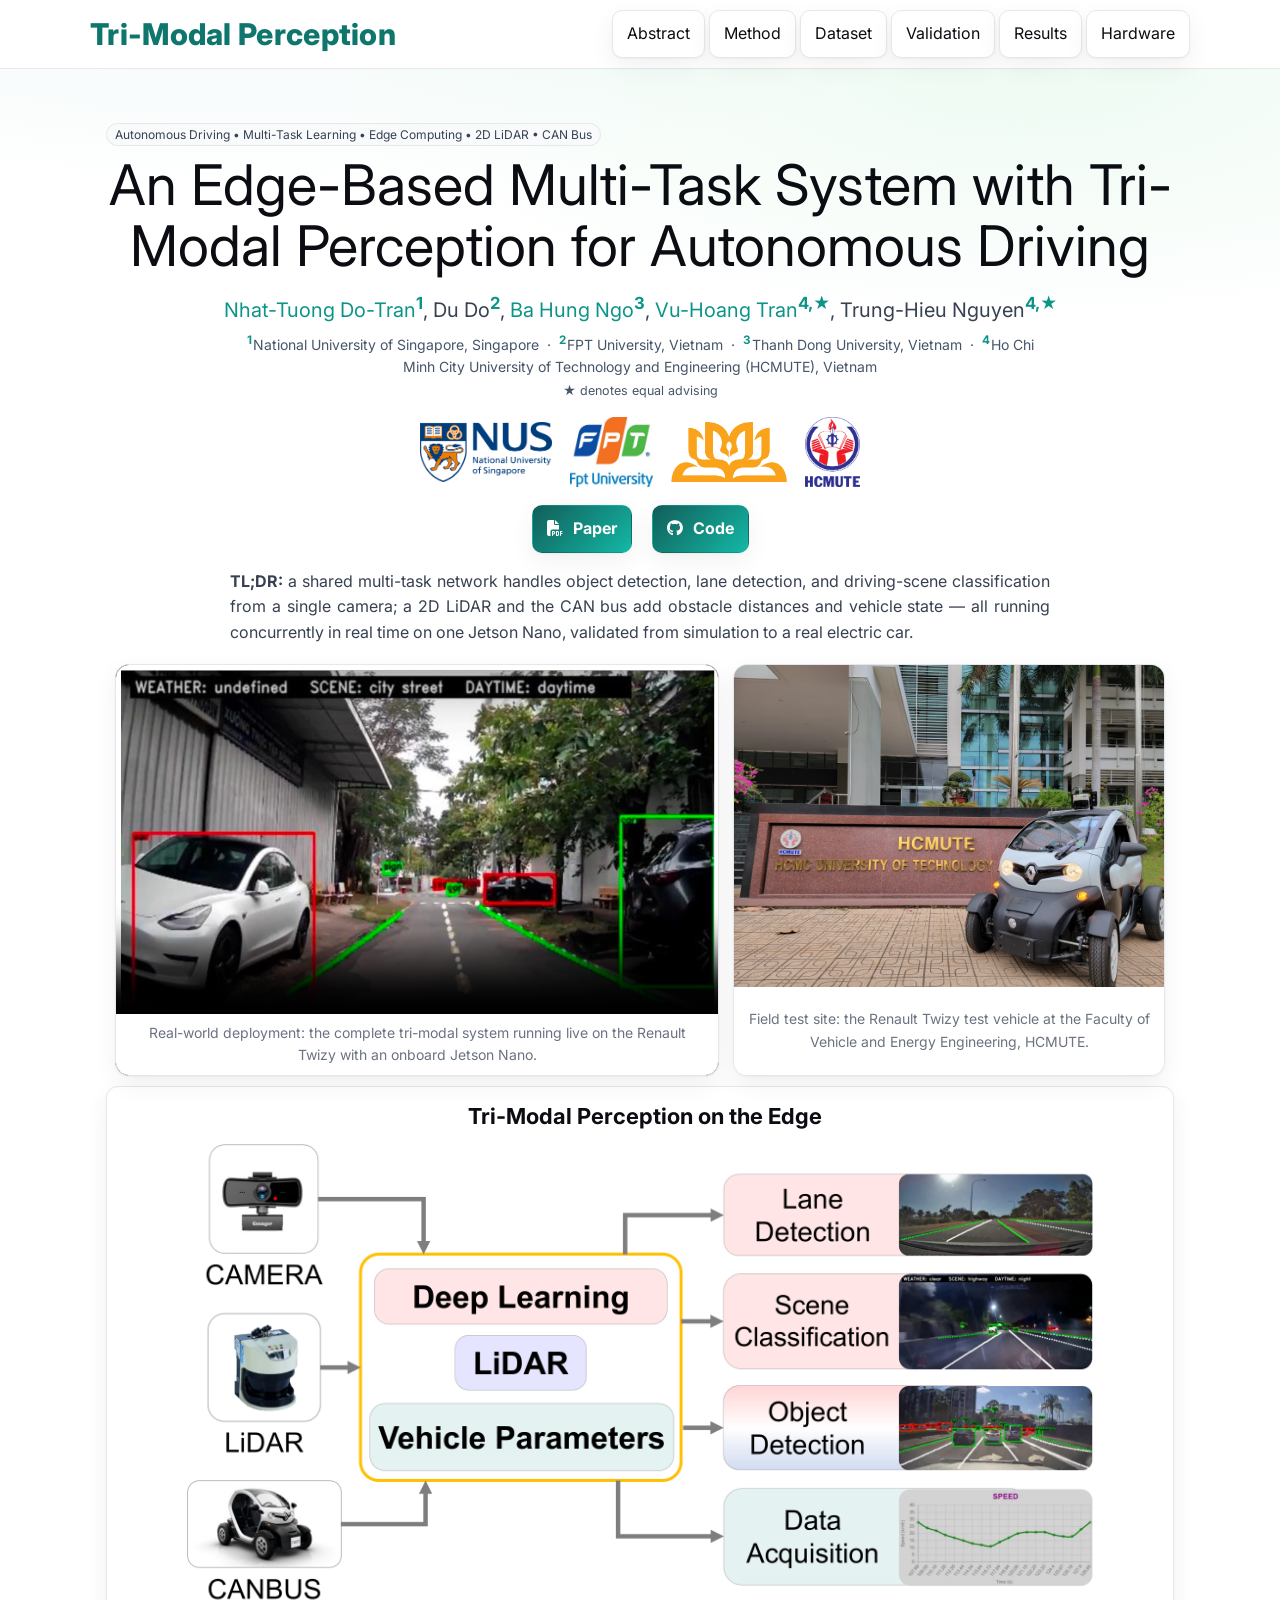
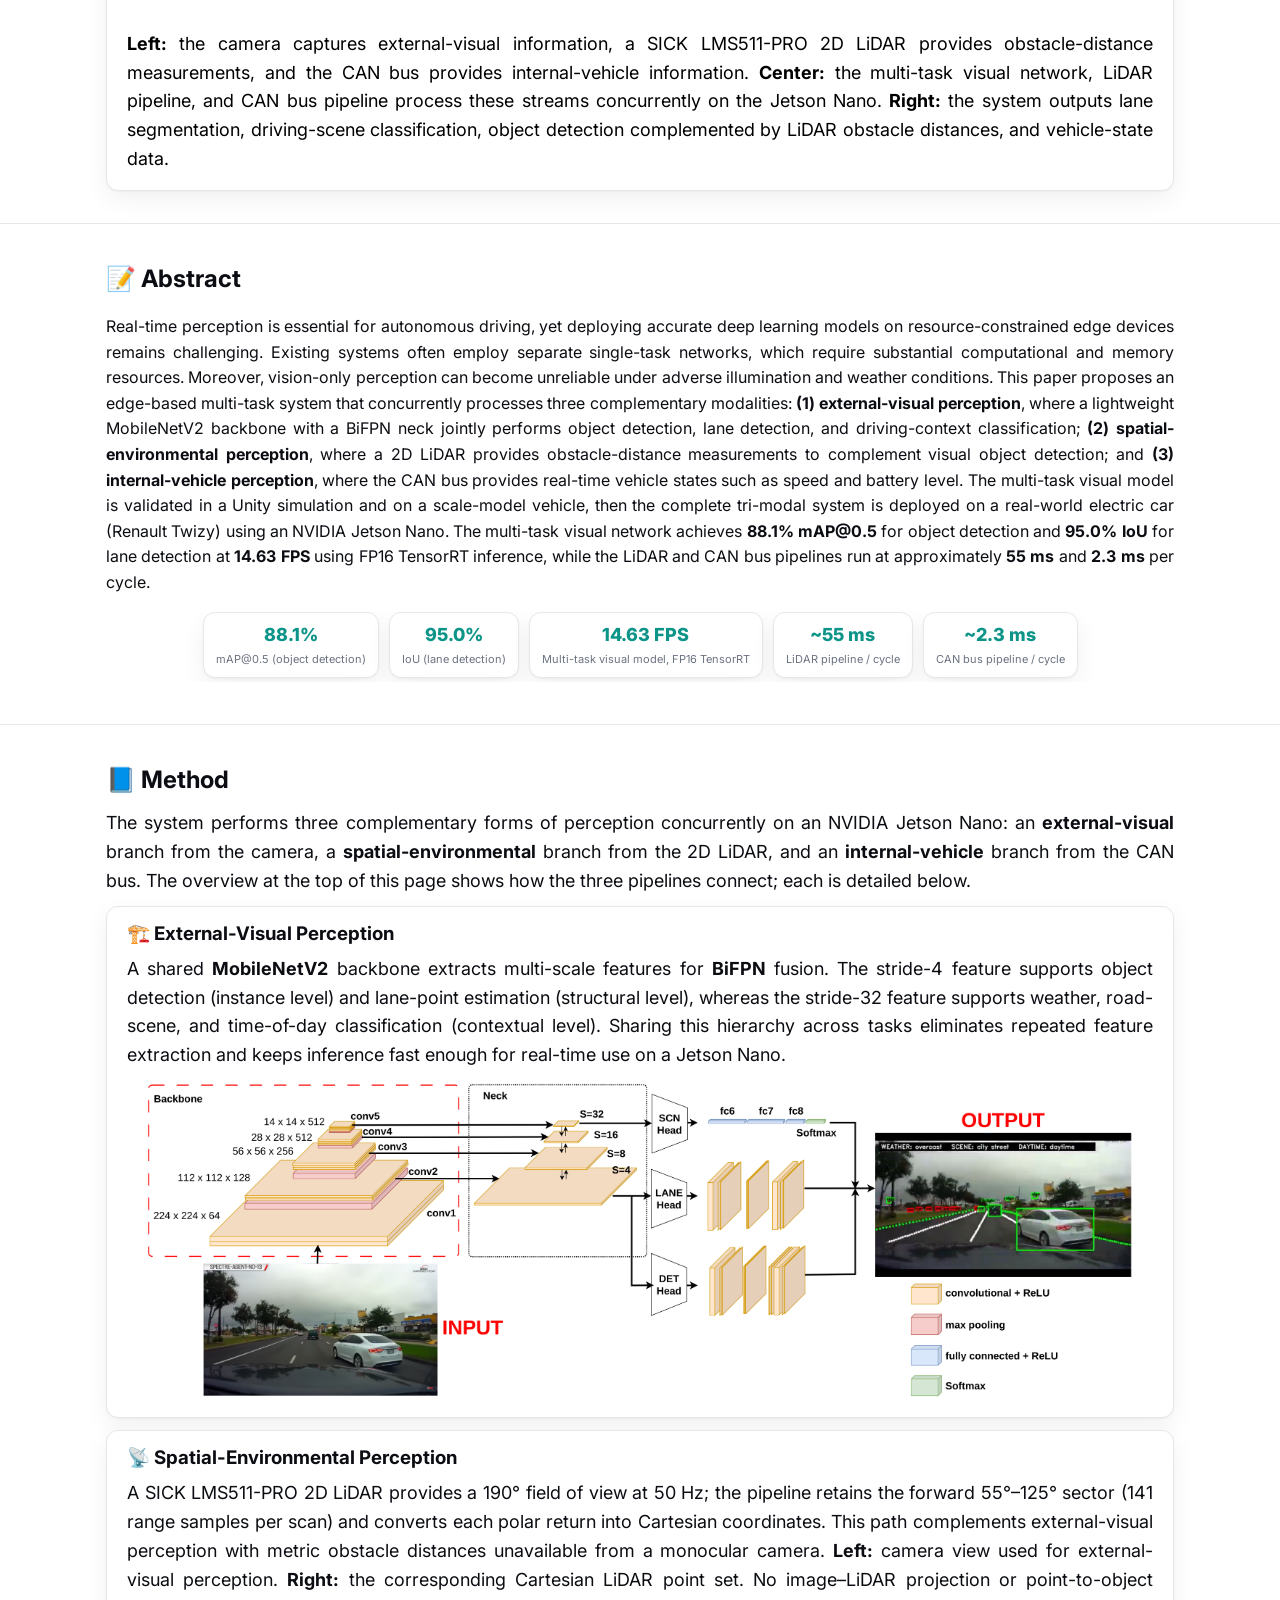
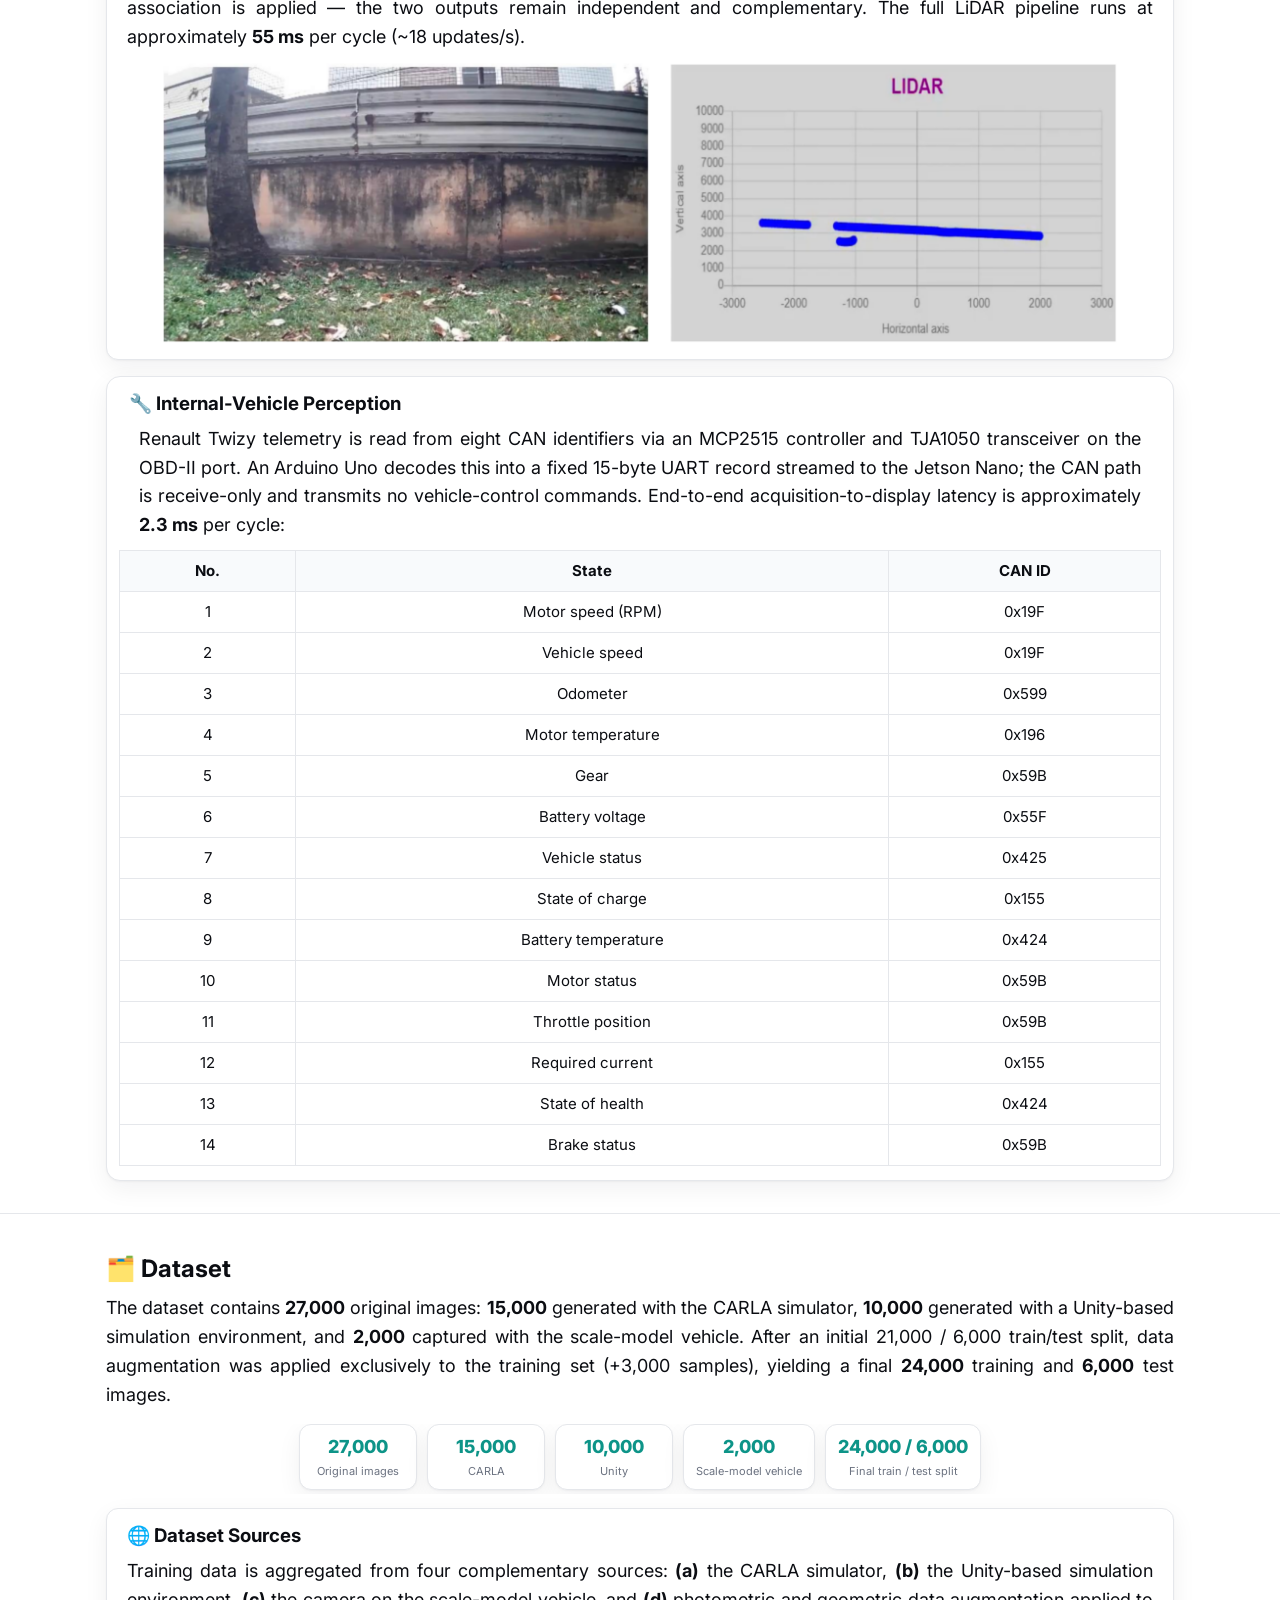
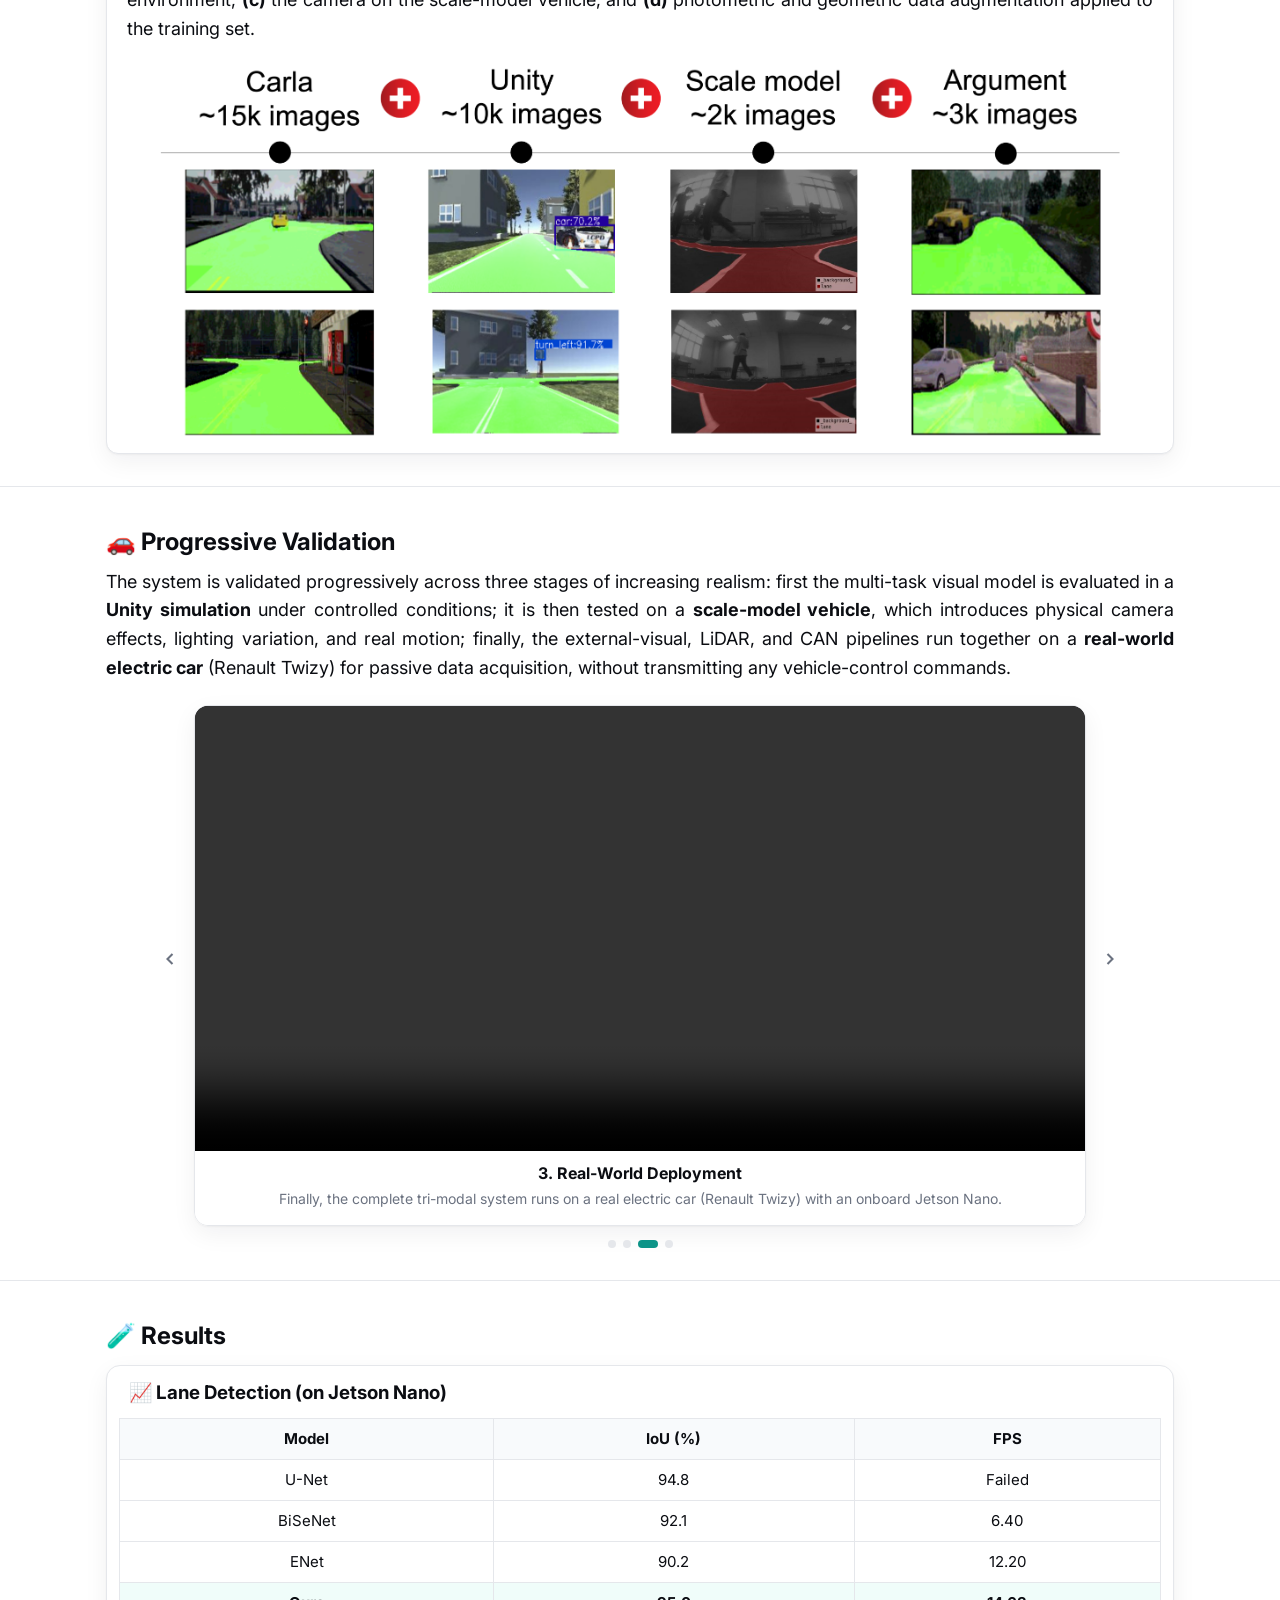
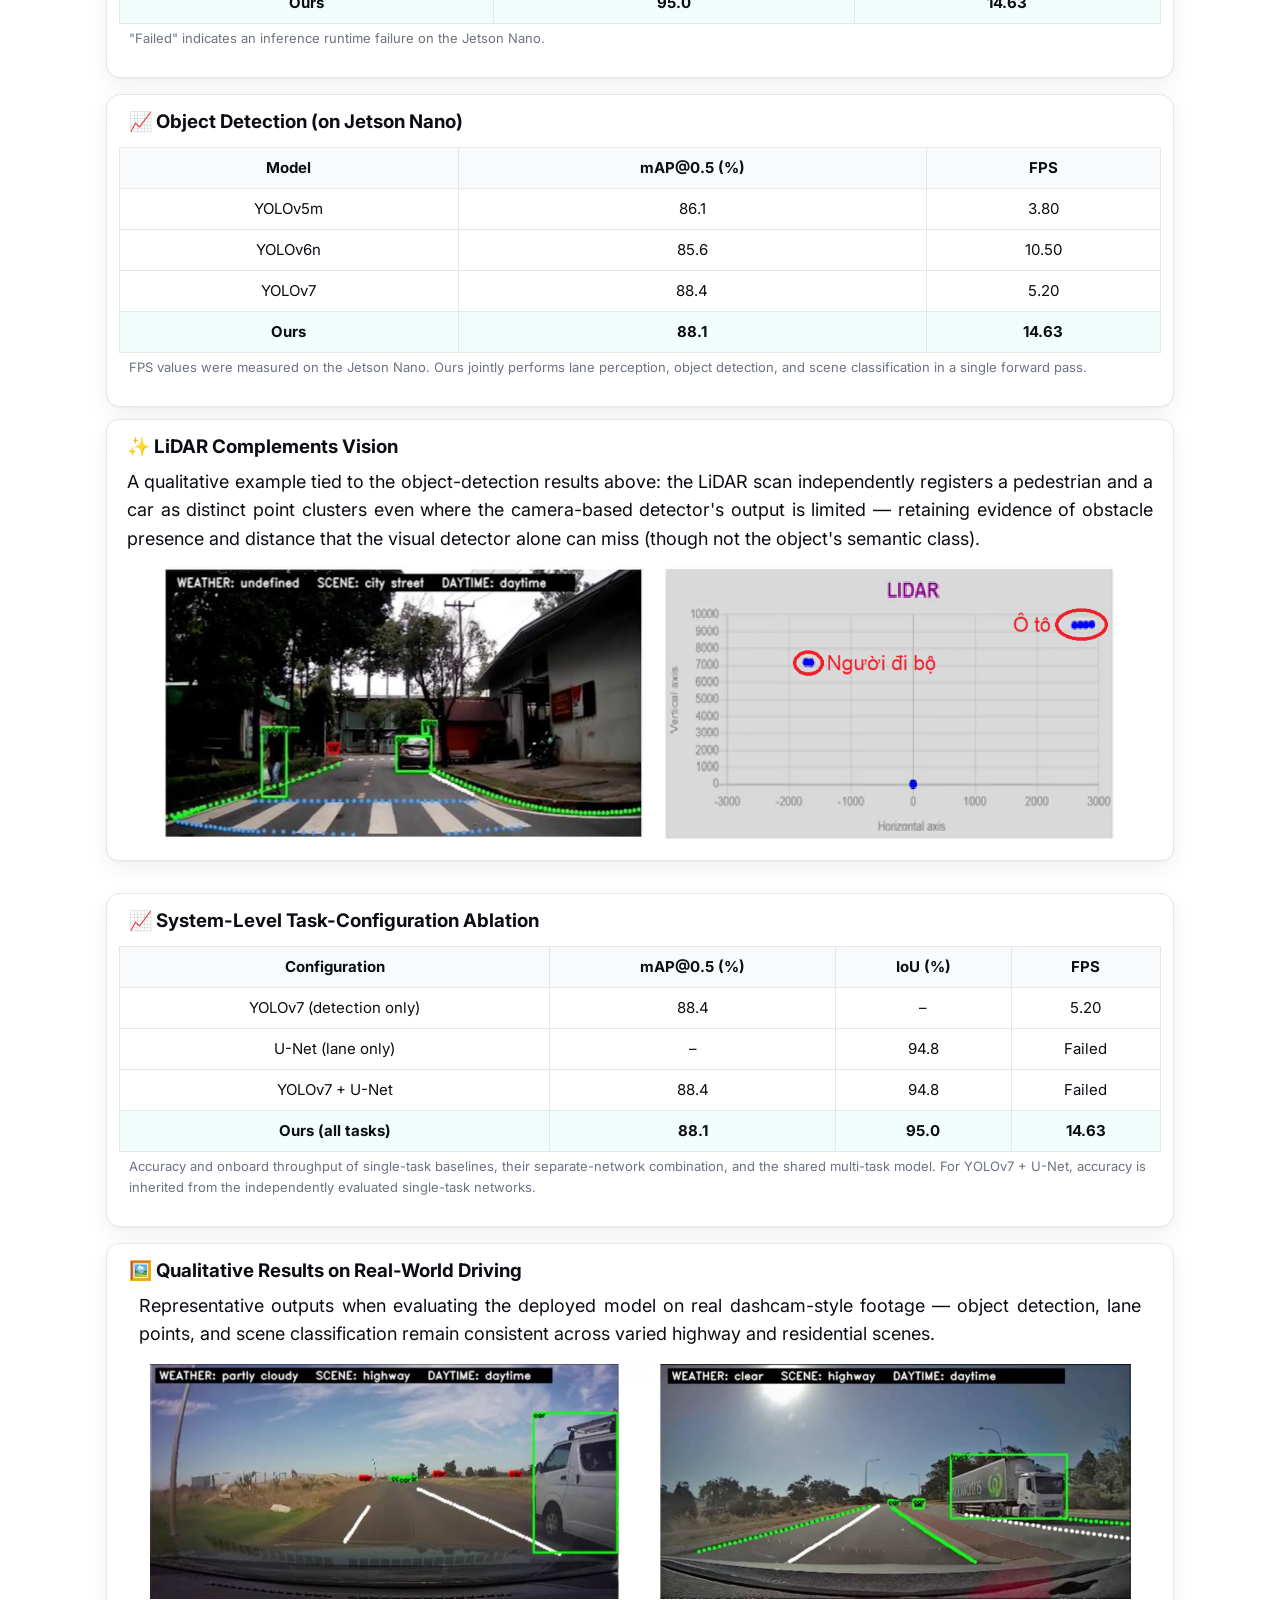
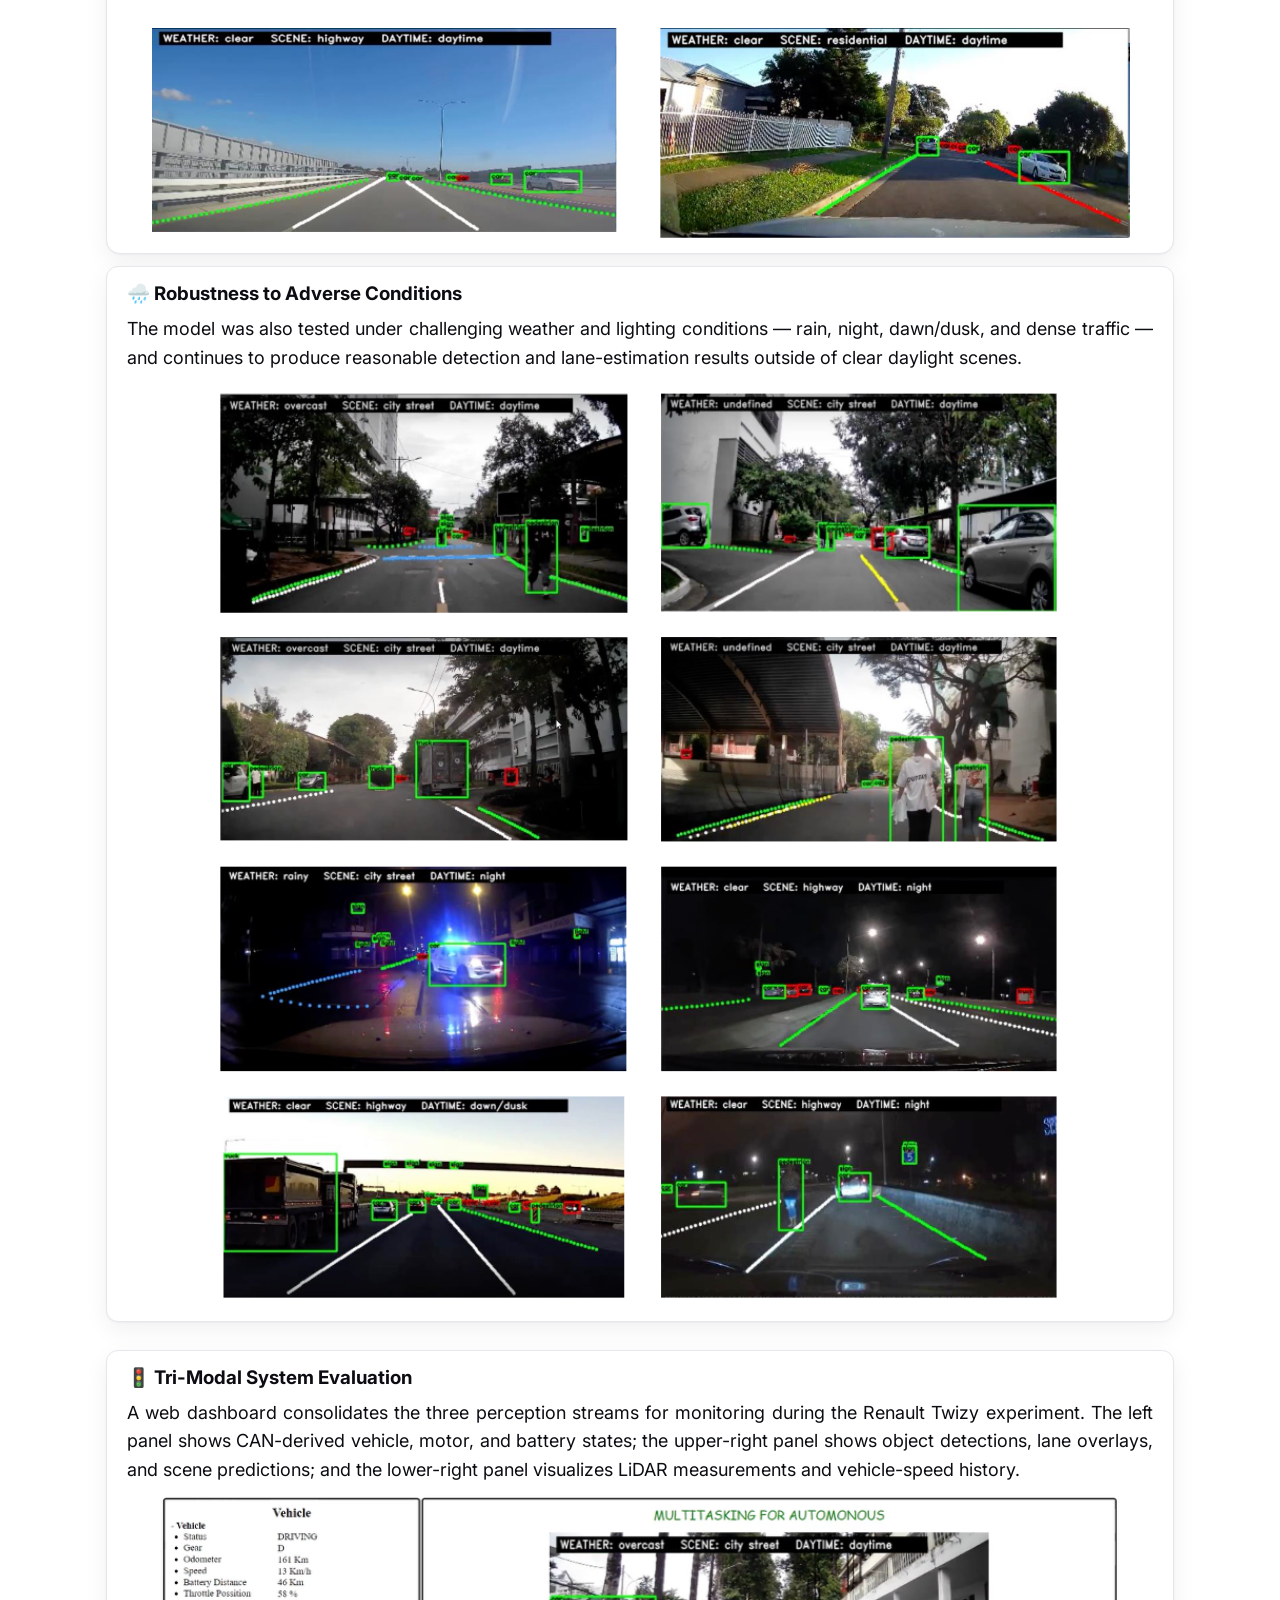
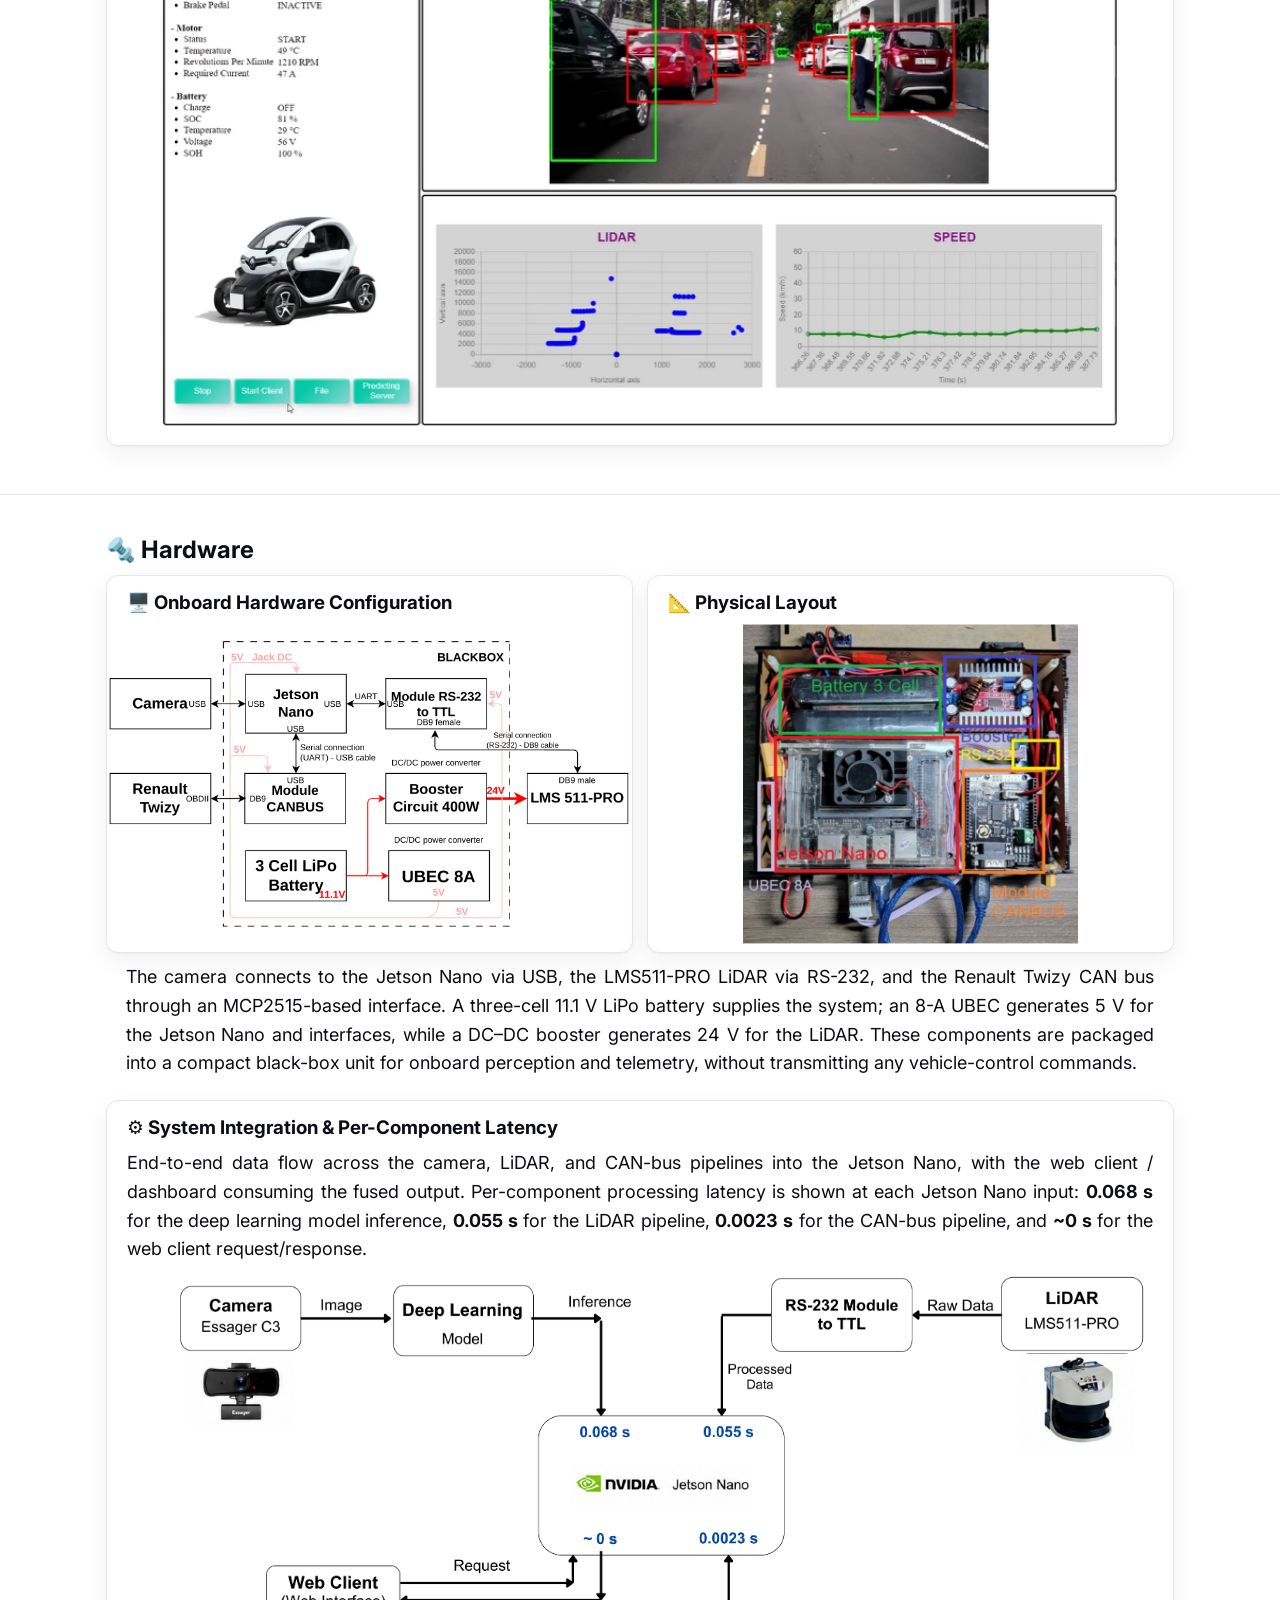
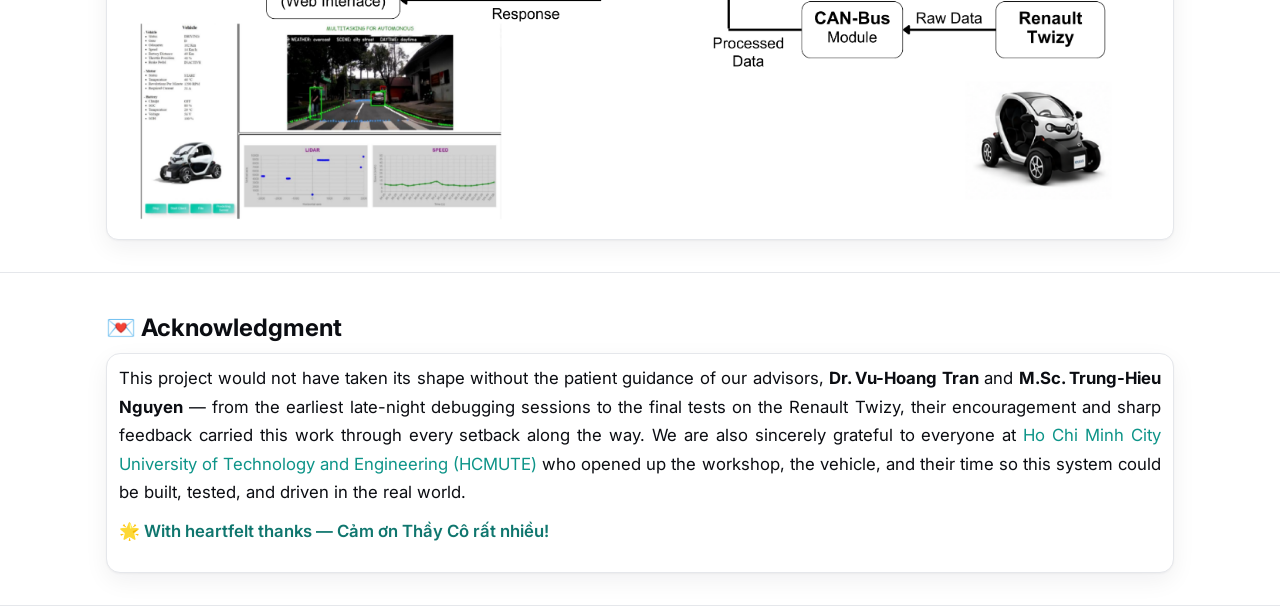
==== Multitasking/index.html @ 75b7f9c7 "Add Multitasking project page Academic project page for "An Edge-Based Multi-Task System with Tri-Mo" ====
<!doctype html>
<html lang="en">
<head>
  <meta charset="utf-8">
  <meta name="viewport" content="width=device-width, initial-scale=1">
  <title>Edge-Based Multi-Task Tri-Modal Perception</title>
  <meta name="description" content="An Edge-Based Multi-Task System with Tri-Modal Perception for Autonomous Driving">
  <meta property="og:title" content="An Edge-Based Multi-Task System with Tri-Modal Perception for Autonomous Driving">
  <meta property="og:description" content="Multi-task camera perception + 2D LiDAR + CAN bus, deployed on a Jetson Nano and a real electric car.">
  <meta property="og:image" content="images/overview.png">
  <link rel="stylesheet" href="assets/css/styles.css">
  <link rel="preconnect" href="https://fonts.googleapis.com">
  <link rel="preconnect" href="https://fonts.gstatic.com" crossorigin>
  <link href="https://fonts.googleapis.com/css2?family=Inter:wght@400;600;700;800&display=swap" rel="stylesheet">
  <link rel="stylesheet" href="https://cdnjs.cloudflare.com/ajax/libs/font-awesome/6.5.0/css/all.min.css">
</head>
<body>
  <nav class="nav">
    <div class="container nav-inner">
      <div class="brand">Tri-Modal Perception</div>
      <div class="links">
        <a class="btn" href="#abstract">Abstract</a>
        <a class="btn" href="#method">Method</a>
        <a class="btn" href="#dataset">Dataset</a>
        <a class="btn" href="#validation">Validation</a>
        <a class="btn" href="#results">Results</a>
        <a class="btn" href="#hardware">Hardware</a>
        <!-- <a class="btn" href="#citation">Citation</a> -->
      </div>
    </div>
  </nav>

  <header class="hero">
    <div class="container">
      <div class="badge-row"><span class="badge">Autonomous Driving • Multi-Task Learning • Edge Computing • 2D LiDAR • CAN Bus</span></div>

      <h1 class="title-main">An Edge-Based Multi-Task System with Tri-Modal Perception for Autonomous Driving</h1>

      <!-- Authors -->
      <div class="authors" style="font-size: 1.25em;">
        <a href="https://scholar.google.com/citations?user=UUT7AlUAAAAJ" target="_blank" rel="noopener">Nhat-Tuong Do-Tran</a><sup>1</sup>,
        Du Do<sup>2</sup>,
        <a href="https://sites.google.com/view/bahungngo1991" target="_blank" rel="noopener">Ba Hung Ngo</a><sup>3</sup>,
        <a href="https://scholar.google.com/citations?user=qJ7mWjoAAAAJ" target="_blank" rel="noopener">Vu-Hoang Tran</a><sup>4,&#9733;</sup>,
        Trung-Hieu Nguyen<sup>4,&#9733;</sup>
      </div>

      <div class="affil-list">
        <sup>1</sup>National University of Singapore, Singapore &nbsp;&middot;&nbsp;
        <sup>2</sup>FPT University, Vietnam &nbsp;&middot;&nbsp;
        <sup>3</sup>Thanh Dong University, Vietnam &nbsp;&middot;&nbsp;
        <sup>4</sup>Ho Chi Minh City University of Technology and Engineering (HCMUTE), Vietnam
        <br><span style="font-size:12.5px;">&#9733; denotes equal advising</span>
      </div>

      <div class="logo-row">
        <img src="images/logos/nus.png" alt="National University of Singapore logo" style="height:60px; width:auto;">
        <img src="images/logos/fpt.jpg" alt="FPT University logo" style="height:70px; width:auto;">
        <img src="images/logos/thanhdong.png" alt="Thanh Dong University logo" style="height:60px; width:auto;">
        <img src="images/logos/hcmute.png" alt="HCMUTE (Ho Chi Minh City University of Technology and Engineering) logo" style="height:70px; width:auto;">
      </div>

      <div class="cta-row">
        <a class="btn primary" href="#" title="Link coming soon">
          <i class="fa-solid fa-file-pdf" style="margin-right:6px;"></i> Paper
        </a>
        <a class="btn primary" href="https://github.com/dotrannhattuong/Multitasking-For-Autonomous" target="_blank" rel="noopener">
          <i class="fa-brands fa-github" style="margin-right:6px;"></i> Code
        </a>
      </div>

      <p style="max-width:820px; margin:14px auto 0; text-align:justify; text-justify:inter-word; font-size:16px; color:#374151;">
        <strong>TL;DR:</strong> a shared multi-task network handles object detection, lane detection, and
        driving-scene classification from a single camera; a 2D LiDAR and the CAN bus add obstacle distances and
        vehicle state — all running concurrently in real time on one Jetson Nano, validated from simulation to a
        real electric car.
      </p>

      <!-- Hero teaser video -->
      <div class="hero-video-row">
        <div class="hero-video">
          <video autoplay loop muted playsinline controls poster="images/real_result.png">
            <source src="videos/real.mp4" type="video/mp4">
            Your browser does not support the video tag.
          </video>
          <div class="cap-text">Real-world deployment: the complete tri-modal system running live on the Renault Twizy with an onboard Jetson Nano.</div>
        </div>
        <div class="hero-side-img">
          <img src="images/twizy_campus.png" alt="Renault Twizy test vehicle parked at the HCMUTE Faculty of Vehicle and Energy Engineering">
          <div class="cap-text">Field test site: the Renault Twizy test vehicle at the Faculty of Vehicle and Energy Engineering, HCMUTE.</div>
        </div>
      </div>

      <div class="hero-fig fig">
        <h3 style="text-align: center; font-size: 22px; font-weight: bold; margin-bottom: 10px;">
          Tri-Modal Perception on the Edge
        </h3>
        <img src="images/overview.png"
          alt="Overview of the tri-modal perception system: camera, 2D LiDAR, and CAN bus feeding four perception outputs"
          style="margin-top:10px; max-width:85%; height:auto; display:block; margin-left:auto; margin-right:auto;">
        <p class="caption" style="text-align:justify; text-justify:inter-word; margin:8px 20px 0;">
          <strong>Left:</strong> the camera captures external-visual information, a SICK LMS511-PRO 2D LiDAR provides
          obstacle-distance measurements, and the CAN bus provides internal-vehicle information. <strong>Center:</strong>
          the multi-task visual network, LiDAR pipeline, and CAN bus pipeline process these streams concurrently on the
          Jetson Nano. <strong>Right:</strong> the system outputs lane segmentation, driving-scene classification, object
          detection complemented by LiDAR obstacle distances, and vehicle-state data.
        </p>
      </div>
    </div>
  </header>

  <main>
    <!-- ABSTRACT -->
    <section id="abstract" class="section">
      <div class="container">
        <h2>📝 Abstract</h2>
        <p>Real-time perception is essential for autonomous driving, yet deploying accurate deep learning models on resource-constrained edge devices remains challenging. Existing systems often employ separate single-task networks, which require substantial computational and memory resources. Moreover, vision-only perception can become unreliable under adverse illumination and weather conditions. This paper proposes an edge-based multi-task system that concurrently processes three complementary modalities: <strong>(1) external-visual perception</strong>, where a lightweight MobileNetV2 backbone with a BiFPN neck jointly performs object detection, lane detection, and driving-context classification; <strong>(2) spatial-environmental perception</strong>, where a 2D LiDAR provides obstacle-distance measurements to complement visual object detection; and <strong>(3) internal-vehicle perception</strong>, where the CAN bus provides real-time vehicle states such as speed and battery level. The multi-task visual model is validated in a Unity simulation and on a scale-model vehicle, then the complete tri-modal system is deployed on a real-world electric car (Renault Twizy) using an NVIDIA Jetson Nano. The multi-task visual network achieves <strong>88.1% mAP@0.5</strong> for object detection and <strong>95.0% IoU</strong> for lane detection at <strong>14.63 FPS</strong> using FP16 TensorRT inference, while the LiDAR and CAN bus pipelines run at approximately <strong>55 ms</strong> and <strong>2.3 ms</strong> per cycle.</p>

        <div class="stat-row">
          <div class="stat-pill"><div class="num">88.1%</div><div class="lbl">mAP@0.5 (object detection)</div></div>
          <div class="stat-pill"><div class="num">95.0%</div><div class="lbl">IoU (lane detection)</div></div>
          <div class="stat-pill"><div class="num">14.63 FPS</div><div class="lbl">Multi-task visual model, FP16 TensorRT</div></div>
          <div class="stat-pill"><div class="num">~55 ms</div><div class="lbl">LiDAR pipeline / cycle</div></div>
          <div class="stat-pill"><div class="num">~2.3 ms</div><div class="lbl">CAN bus pipeline / cycle</div></div>
        </div>
      </div>
    </section>

    <!-- METHOD -->
    <section id="method" class="section">
      <div class="container">
        <h2>📘 Method</h2>
        <p class="figure-note" style="margin-left:0; margin-right:0;">
          The system performs three complementary forms of perception concurrently on an NVIDIA Jetson Nano: an
          <strong>external-visual</strong> branch from the camera, a <strong>spatial-environmental</strong> branch
          from the 2D LiDAR, and an <strong>internal-vehicle</strong> branch from the CAN bus. The overview at the
          top of this page shows how the three pipelines connect; each is detailed below.
        </p>

        <div class="row">
          <div class="col-12">
            <div class="fig">
              <h3 style="margin-left:20px;">🏗️ External-Visual Perception</h3>
              <p class="figure-note">
                A shared <strong>MobileNetV2</strong> backbone extracts multi-scale features for <strong>BiFPN</strong>
                fusion. The stride-4 feature supports object detection (instance level) and lane-point estimation
                (structural level), whereas the stride-32 feature supports weather, road-scene, and time-of-day
                classification (contextual level). Sharing this hierarchy across tasks eliminates repeated feature
                extraction and keeps inference fast enough for real-time use on a Jetson Nano.
              </p>
              <img src="images/architecture.png" alt="Multi-task network architecture: MobileNetV2 backbone, BiFPN neck, and three task heads"
                style="display:block; margin:0 auto; max-width:95%; height:auto;">
            </div>
          </div>

          <div class="col-12">
            <div class="fig">
              <h3 style="margin-left:20px;">📡 Spatial-Environmental Perception</h3>
              <p class="figure-note">
                A SICK LMS511-PRO 2D LiDAR provides a 190° field of view at 50 Hz; the pipeline retains the forward
                55°–125° sector (141 range samples per scan) and converts each polar return into Cartesian
                coordinates. This path complements external-visual perception with metric obstacle distances
                unavailable from a monocular camera. <strong>Left:</strong> camera view used for external-visual
                perception. <strong>Right:</strong> the corresponding Cartesian LiDAR point set. No image–LiDAR
                projection or point-to-object association is applied — the two outputs remain independent and
                complementary. The full LiDAR pipeline runs at approximately <strong>55 ms</strong> per cycle
                (~18 updates/s).
              </p>
              <img src="images/lidar_camera.png" alt="Side-by-side camera view and Cartesian LiDAR point cloud"
                style="display:block; margin:0 auto; max-width:90%; height:auto;">
            </div>
          </div>

          <div class="col-12">
            <div class="card">
              <h3 style="margin-left:10px;">🔧 Internal-Vehicle Perception</h3>
              <p class="figure-note">
                Renault Twizy telemetry is read from eight CAN identifiers via an MCP2515 controller and TJA1050
                transceiver on the OBD-II port. An Arduino Uno decodes this into a fixed 15-byte UART record streamed
                to the Jetson Nano; the CAN path is receive-only and transmits no vehicle-control commands. End-to-end
                acquisition-to-display latency is approximately <strong>2.3 ms</strong> per cycle:
              </p>
              <table class="data-table">
                <thead>
                  <tr><th>No.</th><th>State</th><th>CAN ID</th></tr>
                </thead>
                <tbody>
                  <tr><td>1</td><td>Motor speed (RPM)</td><td>0x19F</td></tr>
                  <tr><td>2</td><td>Vehicle speed</td><td>0x19F</td></tr>
                  <tr><td>3</td><td>Odometer</td><td>0x599</td></tr>
                  <tr><td>4</td><td>Motor temperature</td><td>0x196</td></tr>
                  <tr><td>5</td><td>Gear</td><td>0x59B</td></tr>
                  <tr><td>6</td><td>Battery voltage</td><td>0x55F</td></tr>
                  <tr><td>7</td><td>Vehicle status</td><td>0x425</td></tr>
                  <tr><td>8</td><td>State of charge</td><td>0x155</td></tr>
                  <tr><td>9</td><td>Battery temperature</td><td>0x424</td></tr>
                  <tr><td>10</td><td>Motor status</td><td>0x59B</td></tr>
                  <tr><td>11</td><td>Throttle position</td><td>0x59B</td></tr>
                  <tr><td>12</td><td>Required current</td><td>0x155</td></tr>
                  <tr><td>13</td><td>State of health</td><td>0x424</td></tr>
                  <tr><td>14</td><td>Brake status</td><td>0x59B</td></tr>
                </tbody>
              </table>
            </div>
          </div>
        </div>
      </div>
    </section>

    <!-- DATASET -->
    <section id="dataset" class="section">
      <div class="container">
        <h2>🗂️ Dataset</h2>
        <p class="figure-note" style="margin-left:0; margin-right:0;">
          The dataset contains <strong>27,000</strong> original images: <strong>15,000</strong> generated with the
          CARLA simulator, <strong>10,000</strong> generated with a Unity-based simulation environment, and
          <strong>2,000</strong> captured with the scale-model vehicle. After an initial 21,000 / 6,000 train/test
          split, data augmentation was applied exclusively to the training set (+3,000 samples), yielding a final
          <strong>24,000</strong> training and <strong>6,000</strong> test images.
        </p>

        <div class="stat-row">
          <div class="stat-pill"><div class="num">27,000</div><div class="lbl">Original images</div></div>
          <div class="stat-pill"><div class="num">15,000</div><div class="lbl">CARLA</div></div>
          <div class="stat-pill"><div class="num">10,000</div><div class="lbl">Unity</div></div>
          <div class="stat-pill"><div class="num">2,000</div><div class="lbl">Scale-model vehicle</div></div>
          <div class="stat-pill"><div class="num">24,000 / 6,000</div><div class="lbl">Final train / test split</div></div>
        </div>

        <div class="row" style="margin-top:14px;">
          <div class="col-12">
            <div class="fig">
              <h3 style="margin-left:20px;">🌐 Dataset Sources</h3>
              <p class="figure-note">
                Training data is aggregated from four complementary sources: <strong>(a)</strong> the CARLA simulator,
                <strong>(b)</strong> the Unity-based simulation environment, <strong>(c)</strong> the camera on the
                scale-model vehicle, and <strong>(d)</strong> photometric and geometric data augmentation applied to
                the training set.
              </p>
              <img src="images/dataset_sources.png" alt="Four dataset sources: CARLA, Unity simulation, scale-model camera, and data augmentation"
                style="display:block; margin:0 auto; max-width:90%; height:auto;">
            </div>
          </div>
        </div>
      </div>
    </section>

    <!-- PROGRESSIVE VALIDATION -->
    <section id="validation" class="section">
      <div class="container">
        <h2>🚗 Progressive Validation</h2>
        <p class="figure-note" style="margin-left:0; margin-right:0;">
          The system is validated progressively across three stages of increasing realism: first the multi-task
          visual model is evaluated in a <strong>Unity simulation</strong> under controlled conditions; it is then
          tested on a <strong>scale-model vehicle</strong>, which introduces physical camera effects, lighting
          variation, and real motion; finally, the external-visual, LiDAR, and CAN pipelines run together on a
          <strong>real-world electric car</strong> (Renault Twizy) for passive data acquisition, without transmitting
          any vehicle-control commands.
        </p>

        <div class="pv-carousel">
          <div class="pv-viewport">
            <div class="pv-track" id="pvTrack">
              <div class="pv-slide">
                <div class="fig">
                  <video loop muted playsinline controls>
                    <source src="videos/sim.mp4" type="video/mp4">
                  </video>
                  <div class="cap-title">1. Unity Simulation</div>
                  <div class="cap-text">The multi-task visual model is first validated in a Unity simulation environment under controlled conditions.</div>
                </div>
              </div>
              <div class="pv-slide">
                <div class="fig">
                  <video loop muted playsinline controls>
                    <source src="videos/scale.mp4" type="video/mp4">
                  </video>
                  <div class="cap-title">2. Scale-Model Vehicle</div>
                  <div class="cap-text">The model is then deployed on a physical scale-model vehicle, introducing real camera and lighting effects.</div>
                </div>
              </div>
              <div class="pv-slide">
                <div class="fig">
                  <video loop muted playsinline controls>
                    <source src="videos/real.mp4" type="video/mp4">
                  </video>
                  <div class="cap-title">3. Real-World Deployment</div>
                  <div class="cap-text">Finally, the complete tri-modal system runs on a real electric car (Renault Twizy) with an onboard Jetson Nano.</div>
                </div>
              </div>
              <div class="pv-slide">
                <div class="fig">
                  <video loop muted playsinline controls>
                    <source src="videos/video.mp4" type="video/mp4">
                  </video>
                  <div class="cap-title">Supplementary Demo Video</div>
                  <div class="cap-text">Additional overview footage of the system in action.</div>
                </div>
              </div>
            </div>
          </div>
          <button class="pv-arrow pv-arrow-prev" type="button" aria-label="Previous video">
            <svg width="20" height="20" viewBox="0 0 24 24" fill="none" stroke="currentColor" stroke-width="2.5"><polyline points="15 18 9 12 15 6"></polyline></svg>
          </button>
          <button class="pv-arrow pv-arrow-next" type="button" aria-label="Next video">
            <svg width="20" height="20" viewBox="0 0 24 24" fill="none" stroke="currentColor" stroke-width="2.5"><polyline points="9 18 15 12 9 6"></polyline></svg>
          </button>
          <div class="pv-dots" id="pvDots"></div>
        </div>
      </div>
    </section>

    <!-- RESULTS -->
    <section id="results" class="section">
      <div class="container">
        <h2>🧪 Results</h2>

        <div class="row">
          <div class="col-12">
            <div class="card">
              <h3 style="margin-left:10px;">📈 Lane Detection (on Jetson Nano)</h3>
              <table class="data-table">
                <thead>
                  <tr><th>Model</th><th>IoU (%)</th><th>FPS</th></tr>
                </thead>
                <tbody>
                  <tr><td>U-Net</td><td>94.8</td><td>Failed</td></tr>
                  <tr><td>BiSeNet</td><td>92.1</td><td>6.40</td></tr>
                  <tr><td>ENet</td><td>90.2</td><td>12.20</td></tr>
                  <tr class="highlight-row"><td>Ours</td><td>95.0</td><td>14.63</td></tr>
                </tbody>
              </table>
              <p class="table-note">"Failed" indicates an inference runtime failure on the Jetson Nano.</p>
            </div>
          </div>

          <div class="col-12">
            <div class="card">
              <h3 style="margin-left:10px;">📈 Object Detection (on Jetson Nano)</h3>
              <table class="data-table">
                <thead>
                  <tr><th>Model</th><th>mAP@0.5 (%)</th><th>FPS</th></tr>
                </thead>
                <tbody>
                  <tr><td>YOLOv5m</td><td>86.1</td><td>3.80</td></tr>
                  <tr><td>YOLOv6n</td><td>85.6</td><td>10.50</td></tr>
                  <tr><td>YOLOv7</td><td>88.4</td><td>5.20</td></tr>
                  <tr class="highlight-row"><td>Ours</td><td>88.1</td><td>14.63</td></tr>
                </tbody>
              </table>
              <p class="table-note">FPS values were measured on the Jetson Nano. Ours jointly performs lane perception, object detection, and scene classification in a single forward pass.</p>
            </div>
          </div>

          <div class="col-12">
            <div class="fig">
              <h3 style="margin-left:20px;">✨ LiDAR Complements Vision</h3>
              <p class="figure-note">
                A qualitative example tied to the object-detection results above: the LiDAR scan independently
                registers a pedestrian and a car as distinct point clusters even where the camera-based detector's
                output is limited — retaining evidence of obstacle presence and distance that the visual detector
                alone can miss (though not the object's semantic class).
              </p>
              <img src="images/lidar_complement.png" alt="Camera detections of a pedestrian and a car alongside the corresponding Cartesian LiDAR point clusters"
                style="display:block; margin:0 auto; max-width:90%; height:auto;">
            </div>
          </div>

          <div class="col-12">
            <div class="card">
              <h3 style="margin-left:10px;">📈 System-Level Task-Configuration Ablation</h3>
              <table class="data-table">
                <thead>
                  <tr><th>Configuration</th><th>mAP@0.5 (%)</th><th>IoU (%)</th><th>FPS</th></tr>
                </thead>
                <tbody>
                  <tr><td>YOLOv7 (detection only)</td><td>88.4</td><td>–</td><td>5.20</td></tr>
                  <tr><td>U-Net (lane only)</td><td>–</td><td>94.8</td><td>Failed</td></tr>
                  <tr><td>YOLOv7 + U-Net</td><td>88.4</td><td>94.8</td><td>Failed</td></tr>
                  <tr class="highlight-row"><td>Ours (all tasks)</td><td>88.1</td><td>95.0</td><td>14.63</td></tr>
                </tbody>
              </table>
              <p class="table-note">Accuracy and onboard throughput of single-task baselines, their separate-network combination, and the shared multi-task model. For YOLOv7 + U-Net, accuracy is inherited from the independently evaluated single-task networks.</p>
            </div>
          </div>

          <div class="col-12">
            <div class="card">
              <h3 style="margin-left:10px;">🖼️ Qualitative Results on Real-World Driving</h3>
              <p class="figure-note">
                Representative outputs when evaluating the deployed model on real dashcam-style footage — object
                detection, lane points, and scene classification remain consistent across varied highway and
                residential scenes.
              </p>
              <img src="images/results_real_grid.png" alt="Four qualitative results of the multi-task model on real-world driving footage"
                style="display:block; margin:0 auto; max-width:95%; height:auto;">
            </div>
          </div>

          <div class="col-12">
            <div class="fig">
              <h3 style="margin-left:20px;">🌧️ Robustness to Adverse Conditions</h3>
              <p class="figure-note">
                The model was also tested under challenging weather and lighting conditions — rain, night, dawn/dusk,
                and dense traffic — and continues to produce reasonable detection and lane-estimation results outside
                of clear daylight scenes.
              </p>
              <img src="images/adverse_conditions.png" alt="Model predictions under adverse conditions: rain, night, dawn/dusk, and crowded traffic"
                style="display:block; margin:0 auto; max-width:80%; height:auto;">
            </div>
          </div>

          <div class="col-12">
            <div class="fig">
              <h3 style="margin-left:20px;">🚦 Tri-Modal System Evaluation</h3>
              <p class="figure-note">
                A web dashboard consolidates the three perception streams for monitoring during the Renault Twizy
                experiment. The left panel shows CAN-derived vehicle, motor, and battery states; the upper-right panel
                shows object detections, lane overlays, and scene predictions; and the lower-right panel visualizes
                LiDAR measurements and vehicle-speed history.
              </p>
              <img src="images/dashboard.png" alt="Tri-modal monitoring dashboard showing vehicle state, visual detections, and LiDAR/speed plots"
                style="display:block; margin:0 auto; max-width:90%; height:auto;">
            </div>
          </div>
        </div>
      </div>
    </section>

    <!-- HARDWARE -->
    <section id="hardware" class="section">
      <div class="container">
        <h2>🔩 Hardware</h2>

        <div class="row">
          <div class="col-12">
            <div class="two-col-imgs">
              <div class="fig">
                <h3 style="margin-left:20px;">🖥️ Onboard Hardware Configuration</h3>
                <img src="images/hardware_diagram.png" alt="Block diagram of the onboard tri-modal perception hardware" style="height:320px; width:100%; object-fit:contain; background:#fff;">
              </div>
              <div class="fig">
                <h3 style="margin-left:20px;">📐 Physical Layout</h3>
                <img src="images/hardware_layout.png" alt="Physical layout photo of the onboard hardware unit, labeled by component" style="height:320px; width:100%; object-fit:contain; background:#fff;">
              </div>
            </div>
            <p class="figure-note" style="margin-top:10px;">
              The camera connects to the Jetson Nano via USB, the LMS511-PRO LiDAR via RS-232, and the Renault Twizy
              CAN bus through an MCP2515-based interface. A three-cell 11.1&nbsp;V LiPo battery supplies the system; an
              8-A UBEC generates 5&nbsp;V for the Jetson Nano and interfaces, while a DC–DC booster generates 24&nbsp;V
              for the LiDAR. These components are packaged into a compact black-box unit for onboard perception and
              telemetry, without transmitting any vehicle-control commands.
            </p>
          </div>

          <div class="col-12">
            <div class="fig">
              <h3 style="margin-left:20px;">⚙️ System Integration &amp; Per-Component Latency</h3>
              <p class="figure-note">
                End-to-end data flow across the camera, LiDAR, and CAN-bus pipelines into the Jetson Nano, with the
                web client / dashboard consuming the fused output. Per-component processing latency is shown at each
                Jetson Nano input: <strong>0.068 s</strong> for the deep learning model inference, <strong>0.055 s</strong>
                for the LiDAR pipeline, <strong>0.0023 s</strong> for the CAN-bus pipeline, and <strong>~0 s</strong>
                for the web client request/response.
              </p>
              <img src="images/compute_cost.png" alt="System integration diagram showing camera, LiDAR, and CAN-bus data flow into the Jetson Nano with per-component processing latency and the web client dashboard"
                style="display:block; margin:0 auto; max-width:95%; height:auto;">
              </div>
            </div>
          </div>
        </div>
      </div>
    </section>

    <!-- CITATION (commented out until the paper is officially published / venue confirmed)
    <section id="citation" class="section">
      <div class="container">
        <h2>📖 Citation</h2>
        <div class="card">
          <p style="margin:4px 10px 10px;">If you find this work useful, please consider citing:</p>
          <div class="bibtex-block"><code>@inproceedings{dotran2026edgemultitask,
  title     = {An Edge-Based Multi-Task System with Tri-Modal Perception for Autonomous Driving},
  author    = {Do-Tran, Nhat-Tuong and Do, Du and Ngo, Ba Hung and Tran, Vu-Hoang and Nguyen, Trung-Hieu},
  booktitle = {[Venue TBD]},
  year      = {2026}
}</code></div>
        </div>
      </div>
    </section>
    -->

    <!-- ACKNOWLEDGMENT -->
    <section id="acknowledgment" class="section">
      <div class="container">
        <h2>💌 Acknowledgment</h2>
        <div class="card">
          <div style="font-size: 1.05rem; line-height: 1.7; margin: 0; text-align: justify; text-justify: inter-word;">
            This project would not have taken its shape without the patient guidance of our advisors,
            <strong>Dr. Vu-Hoang Tran</strong> and <strong>M.Sc. Trung-Hieu Nguyen</strong> — from the earliest
            late-night debugging sessions to the final tests on the Renault Twizy, their encouragement and sharp
            feedback carried this work through every setback along the way. We are also sincerely grateful to
            everyone at
            <a href="https://en.hcmute.edu.vn/" target="_blank" rel="noopener">Ho Chi Minh City University of Technology and Engineering (HCMUTE)</a>
            who opened up the workshop, the vehicle, and their time so this system could be built, tested, and
            driven in the real world.
            <p style="color:#0f766e; font-weight:600; margin-top:10px;">
              🌟 With heartfelt thanks — Cảm ơn Thầy Cô rất nhiều!
            </p>
          </div>
        </div>
      </div>
    </section>
  </main>

  <script src="assets/js/main.js"></script>
</body>
</html>
---- Multitasking/assets/css/styles.css ----
:root {
  --bg:#ffffff;
  --muted:#6b7280;
  --text:#0b0d12;
  --accent:#16a34a;
  --brand:#0d9488;
  --card:#ffffff;
  --stroke:#e5e7eb;
  --shadow:0 1px 2px rgba(0,0,0,.04), 0 8px 24px rgba(15,23,42,.06);
}

* { box-sizing:border-box }

html, body {
  margin:0;
  padding:0;
  background:var(--bg);
  color:var(--text);
  font-family:Inter,ui-sans-serif,system-ui,-apple-system,Segoe UI,Roboto,Helvetica,Arial,Noto Sans;
  line-height:1.6;
}

a { color:var(--brand); text-decoration:none }
a:hover { text-decoration:underline }

.container {
  max-width:1100px;
  margin:0 auto;
  padding:16px;
}

.nav {
  position:sticky;
  top:0;
  background:rgba(255,255,255,.85);
  backdrop-filter:blur(8px);
  z-index:100;
  border-bottom:1px solid var(--stroke);
}
.nav-inner {
  display:flex;
  gap:16px;
  align-items:center;
  justify-content:space-between;
  padding:10px 0;
}

.btn {
  display:inline-block;
  padding:10px 14px;
  border:1px solid var(--stroke);
  border-radius:10px;
  color:var(--text);
  background:#ffffff;
  box-shadow:var(--shadow);
}
.btn:hover { background:#f8fafc }
.btn.primary {
  border-color:transparent;
  background:linear-gradient(135deg, #115e59, #14b8a6);
  color:#fff;
  font-weight:700;
  box-shadow:var(--shadow);
  margin:2px;
}

.badge {
  padding:3px 8px;
  border-radius:999px;
  background:#f8fafc;
  border:1px solid var(--stroke);
  font-size:12px;
  color:#374151;
}

.hero {
  padding:36px 0 6px;
  border-bottom:1px solid var(--stroke);
  background:
    radial-gradient(800px 300px at 20% -10%, rgba(13,148,136,.08), transparent),
    radial-gradient(700px 260px at 80% 0%, rgba(34,197,94,.08), transparent);
}
.hero h1 { text-align:center; margin:8px 0 10px }
.hero p.lead { color:#374151; max-width:900px }
.hero-fig {
  margin:10px 0;
  border:1px solid var(--stroke);
  border-radius:14px;
  overflow:hidden;
  background:var(--card);
  box-shadow:var(--shadow);
}

.row {
  display:grid;
  grid-template-columns:repeat(12,1fr);
  gap:12px;
}
.col-6 { grid-column:span 6 }
.col-12 { grid-column:span 12 }

.section {
  padding:16px 0;
  border-bottom:1px solid var(--stroke);
  background:var(--bg);
}

.card {
  background:var(--card);
  border:1px solid var(--stroke);
  border-radius:14px;
  padding:10px 12px;
  margin-top:4px;
  box-shadow:var(--shadow);
}

.fig {
  border:1px solid var(--stroke);
  border-radius:12px;
  overflow:hidden;
  background:#fff;
  box-shadow:var(--shadow);
  padding-bottom:16px;
}
.fig img { width:100%; display:block }

.caption { font-size:18px; color:black; margin-top:1px;  margin-bottom:2px; text-align:left }

.gallery {
  display:grid;
  grid-template-columns:repeat(auto-fill,minmax(240px,1fr));
  gap:12px;
}
.gallery.one-col { display:block }
.gallery.one-col .fig { margin-bottom:14px }
.gallery.one-col .fig img { width:100%; height:auto; display:block }

/* Visual Results force one per row */
#results .gallery { grid-template-columns:1fr !important }
#results .fig { margin-bottom:16px }
.fig .cap { color:#6b7280; font-size:14px; margin-top:6px }

footer {
  padding:32px 0;
  color:#6b7280;
  border-top:1px solid var(--stroke);
}

kbd {
  background:#f8fafc;
  border:1px solid var(--stroke);
  border-bottom-color:#e5e7eb;
  border-radius:6px;
  padding:2px 6px;
  font-weight:600;
}

@media (max-width:900px) {
  .col-6 { grid-column:span 12 }
  .hero h1 { text-align:center; margin:8px 0 10px }
}
@media (max-width:600px) {
  .logo-row img { height:80px; width:auto }
}

/* Hero content alignment */
.hero .container { text-align:center }
.hero .links { justify-content:center }
.authors { margin:12px auto 6px; color:#374151; text-align:center }
.affil { color:#475569; font-size:15px; margin-top:4px; text-align:center }

.logo-row {
  display:flex;
  gap:18px;
  align-items:center;
  justify-content:center;
  margin:16px 0;
}
.logo-row img { height:80px; width:auto }

.brand-wrap { display:flex; align-items:center; gap:10px }
.brand-logo { height:28px; width:28px }

.badge-row { text-align:left }

.nav .brand {
  display:block;
  font-weight:800;
  letter-spacing:.3px;
  font-size:30px;
  color:#0f766e;
}

/* Abstract paragraph justification */
#abstract p { text-align:justify; text-justify:inter-word; hyphens:auto }

/* Titles & headings */
h1 { font-weight:800 }
h2,h3,h4 { margin-top:12px; margin-bottom:6px; margin-left:10px }
.section h2 { margin:4px 0 6px }
.section .card h3 { margin:2px 0 6px }

.hl1 {
  color: #D95F18;     /* Tucson Sunset Orange */
  font-weight: inherit;
  background: none;
}

.hl2 {
  color: #D95F18;     /* Tucson Sunset Orange */
  font-weight: inherit;
  background: none;
}

/* 7c3aed */

.title-main {
  text-align:center;
  font-weight:400;
  font-size:56px;
  line-height:1.1;
  margin:10px 0 6px;
}
.title-sub {
  text-align:center;
  font-weight:400;
  font-size:28px;
  max-width:1200px;
  margin:0 auto 8px;
  line-height:1.3;
}
@media (max-width:900px) {
  .title-main { font-size:42px }
  .title-sub { font-size:22px }
}

/* Acknowledgements */
#acknowledgements .card { margin-top:12px }
#acknowledgements p { font-size:16.5px; line-height:1.7; color:#2b2b2b }

/* CTA buttons */
.cta-buttons {
  display:flex;
  justify-content:center;
  align-items:center;
  gap:14px;
  flex-wrap:wrap;
  margin:16px auto 4px;
}
.cta-buttons .btn { min-width:230px; text-align:center }

.cta-row {
  display:flex;
  gap:16px;
  flex-wrap:wrap;
  justify-content:center;
  margin:10px 0 6px;
}

/* Methodology spacing tweak */
#method h2 { margin-bottom:10px }
#method .card { padding-top:10px }

.math {
  font-family: 'Times New Roman', serif;
  font-style: normal;   /* bỏ in nghiêng */
  font-weight: 500;     /* đậm vừa phải, giống LaTeX */
}
.figure-note {
  text-align: justify;
  text-justify: inter-word;
  font-size: 18px;
  margin: 0 20px 10px 20px;
}

/* ---- Multitasking page additions ---- */

.hl3 {
  color: #16a34a;
  font-weight: inherit;
  background: none;
}

.venue-badge {
  display: inline-block;
  margin: 6px auto 4px;
  padding: 6px 16px;
  border-radius: 999px;
  border: 1px solid var(--stroke);
  background: #f8fafc;
  color: #374151;
  font-weight: 700;
  font-size: 15px;
  letter-spacing: .3px;
}

.video-grid {
  display: grid;
  grid-template-columns: repeat(3, 1fr);
  gap: 14px;
  margin: 10px 0;
}
.video-grid .fig { padding-bottom: 10px }
.video-grid video, .hero-video video, video { width: 100%; display: block; background: #000; }
.video-grid .cap-title { text-align:center; font-size:16px; font-weight:700; margin:8px 0 2px }
.video-grid .cap-text { text-align:center; font-size:14px; color:var(--muted); margin:0 10px 6px }

.pv-carousel {
  position: relative;
  max-width: 980px;
  margin: 22px auto 0;
  padding: 0 44px;
}
.pv-viewport {
  overflow: hidden;
  border: 1px solid var(--stroke);
  border-radius: 14px;
  box-shadow: var(--shadow);
}
.pv-track {
  display: flex;
  transition: transform .45s cubic-bezier(.4,0,.2,1);
}
.pv-slide {
  flex: 0 0 100%;
  min-width: 0;
}
.pv-slide .fig {
  border: none;
  border-radius: 0;
  box-shadow: none;
  margin: 0;
  padding-bottom: 10px;
}
.pv-slide .cap-title { text-align: center; font-size: 16px; font-weight: 700; margin: 10px 0 2px }
.pv-slide .cap-text { text-align: center; font-size: 14px; color: var(--muted); margin: 0 14px 4px }

.pv-arrow {
  position: absolute;
  top: 0;
  bottom: 34px;
  width: 40px;
  display: flex;
  align-items: center;
  justify-content: center;
  background: none;
  border: none;
  color: var(--muted);
  cursor: pointer;
  transition: color .2s;
}
.pv-arrow:hover { color: var(--brand); }
.pv-arrow-prev { left: 0; }
.pv-arrow-next { right: 0; }

.pv-dots {
  display: flex;
  justify-content: center;
  gap: 7px;
  margin-top: 14px;
}
.pv-dot {
  width: 8px;
  height: 8px;
  border-radius: 999px;
  background: var(--stroke);
  border: none;
  padding: 0;
  cursor: pointer;
  transition: background .2s, width .2s;
}
.pv-dot.active {
  background: var(--brand);
  width: 20px;
}
@media (max-width: 600px) {
  .pv-carousel { padding: 0 32px; }
  .pv-arrow { width: 30px; }
}

.hero-video-row {
  display: flex;
  align-items: stretch;
  gap: 14px;
  max-width: 1050px;
  margin: 18px auto 10px;
}

.hero-video {
  flex: 1.4 1 0%;
  display: flex;
  flex-direction: column;
  border: 1px solid var(--stroke);
  border-radius: 14px;
  overflow: hidden;
  background: #000;
  box-shadow: var(--shadow);
}
.hero-side-img {
  flex: 1 1 0%;
  display: flex;
  flex-direction: column;
  border: 1px solid var(--stroke);
  border-radius: 14px;
  overflow: hidden;
  background: var(--card);
  box-shadow: var(--shadow);
}
.hero-side-img img { width: 100%; display: block; }
.hero-video .cap-text, .hero-side-img .cap-text {
  flex: 1;
  display: flex;
  align-items: center;
  justify-content: center;
  text-align: center;
  font-size: 14px;
  color: var(--muted);
  padding: 8px 12px;
  background: var(--card);
}

@media (max-width: 900px) {
  .hero-video-row { flex-direction: column }
}

table.data-table {
  width: 100%;
  border-collapse: collapse;
  margin: 10px 0 4px;
  font-size: 15px;
}
table.data-table caption {
  caption-side: top;
  text-align: left;
  font-weight: 700;
  font-size: 16px;
  margin: 4px 0 8px 10px;
}
table.data-table th, table.data-table td {
  border: 1px solid var(--stroke);
  padding: 8px 12px;
  text-align: center;
}
table.data-table thead th {
  background: #f8fafc;
  font-weight: 700;
}
table.data-table tr.highlight-row td {
  background: #f0fdfa;
  font-weight: 700;
}
.table-note {
  font-size: 13px;
  color: var(--muted);
  margin: 4px 10px 18px;
}

.stat-row {
  display: flex;
  gap: 10px;
  flex-wrap: nowrap;
  justify-content: center;
  margin: 14px 0 10px;
  overflow-x: auto;
  -webkit-overflow-scrolling: touch;
  padding-bottom: 4px;
}
@media (max-width: 700px) {
  .stat-row { justify-content: flex-start; }
}
.stat-pill {
  border: 1px solid var(--stroke);
  border-radius: 12px;
  background: var(--card);
  box-shadow: var(--shadow);
  padding: 8px 12px;
  text-align: center;
  min-width: 118px;
  flex: 0 0 auto;
}
.stat-pill .num { font-size: 18px; font-weight: 800; color: var(--brand); white-space: nowrap; }
.stat-pill .lbl { font-size: 11px; color: var(--muted); margin-top: 2px }

.two-col-imgs {
  display: grid;
  grid-template-columns: 1fr 1fr;
  gap: 14px;
}
.two-col-imgs .fig { padding-bottom: 8px }

.split-img-row {
  display: grid;
  grid-template-columns: 35fr 65fr;
  gap: 14px;
  align-items: stretch;
}
.split-img-row .fig {
  display: flex;
  flex-direction: column;
}
.split-img-row .fig img {
  margin-top: auto;
  margin-bottom: auto;
}

.affil-list {
  text-align: center;
  color: #475569;
  font-size: 14px;
  max-width: 820px;
  margin: 6px auto 0;
  line-height: 1.6;
}
.affil-list sup { font-weight: 700; color: var(--brand); margin-right: 1px }
.authors sup { font-weight: 700; color: var(--brand) }

.bibtex-block {
  background: #0b0d12;
  color: #e5e7eb;
  border-radius: 12px;
  padding: 16px 18px;
  overflow-x: auto;
  font-size: 13.5px;
  line-height: 1.6;
  box-shadow: var(--shadow);
}
.bibtex-block code { white-space: pre }

@media (max-width: 900px) {
  .video-grid { grid-template-columns: 1fr }
  .two-col-imgs { grid-template-columns: 1fr }
  .split-img-row { grid-template-columns: 1fr }
}
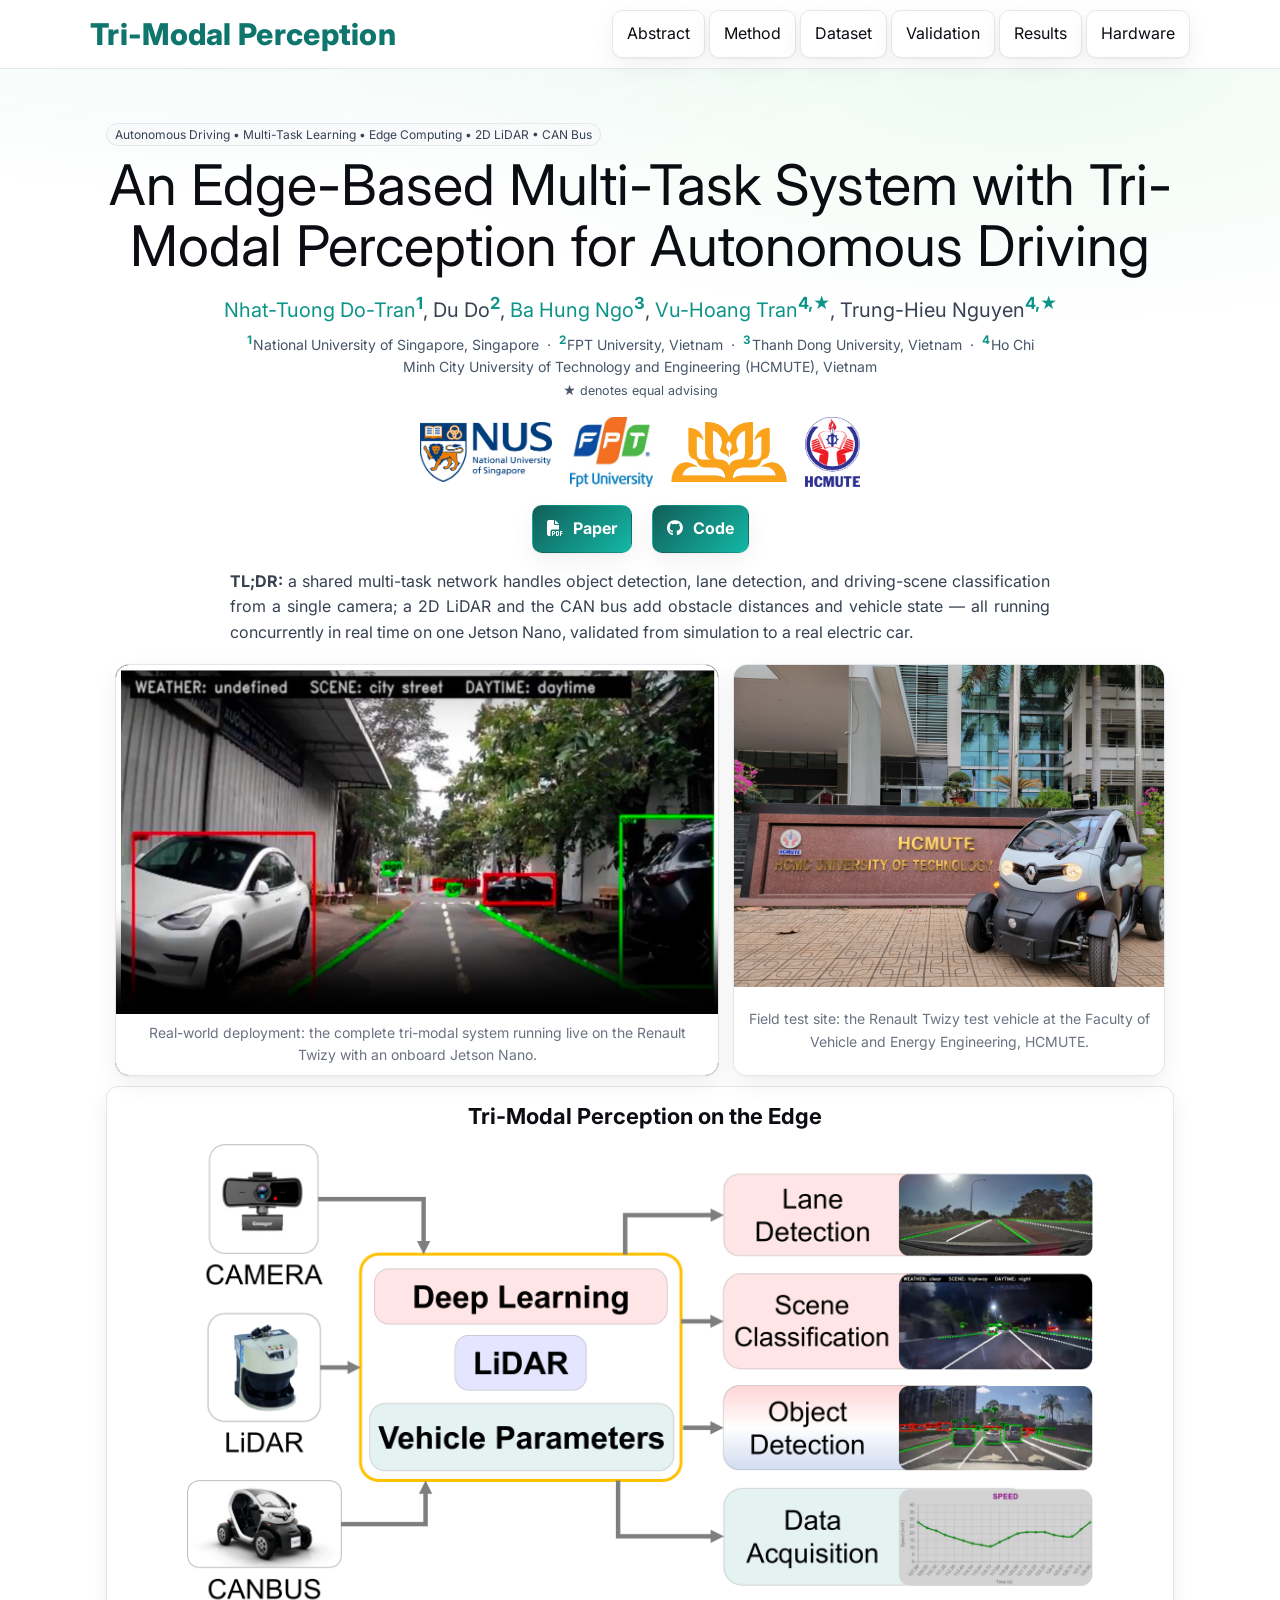
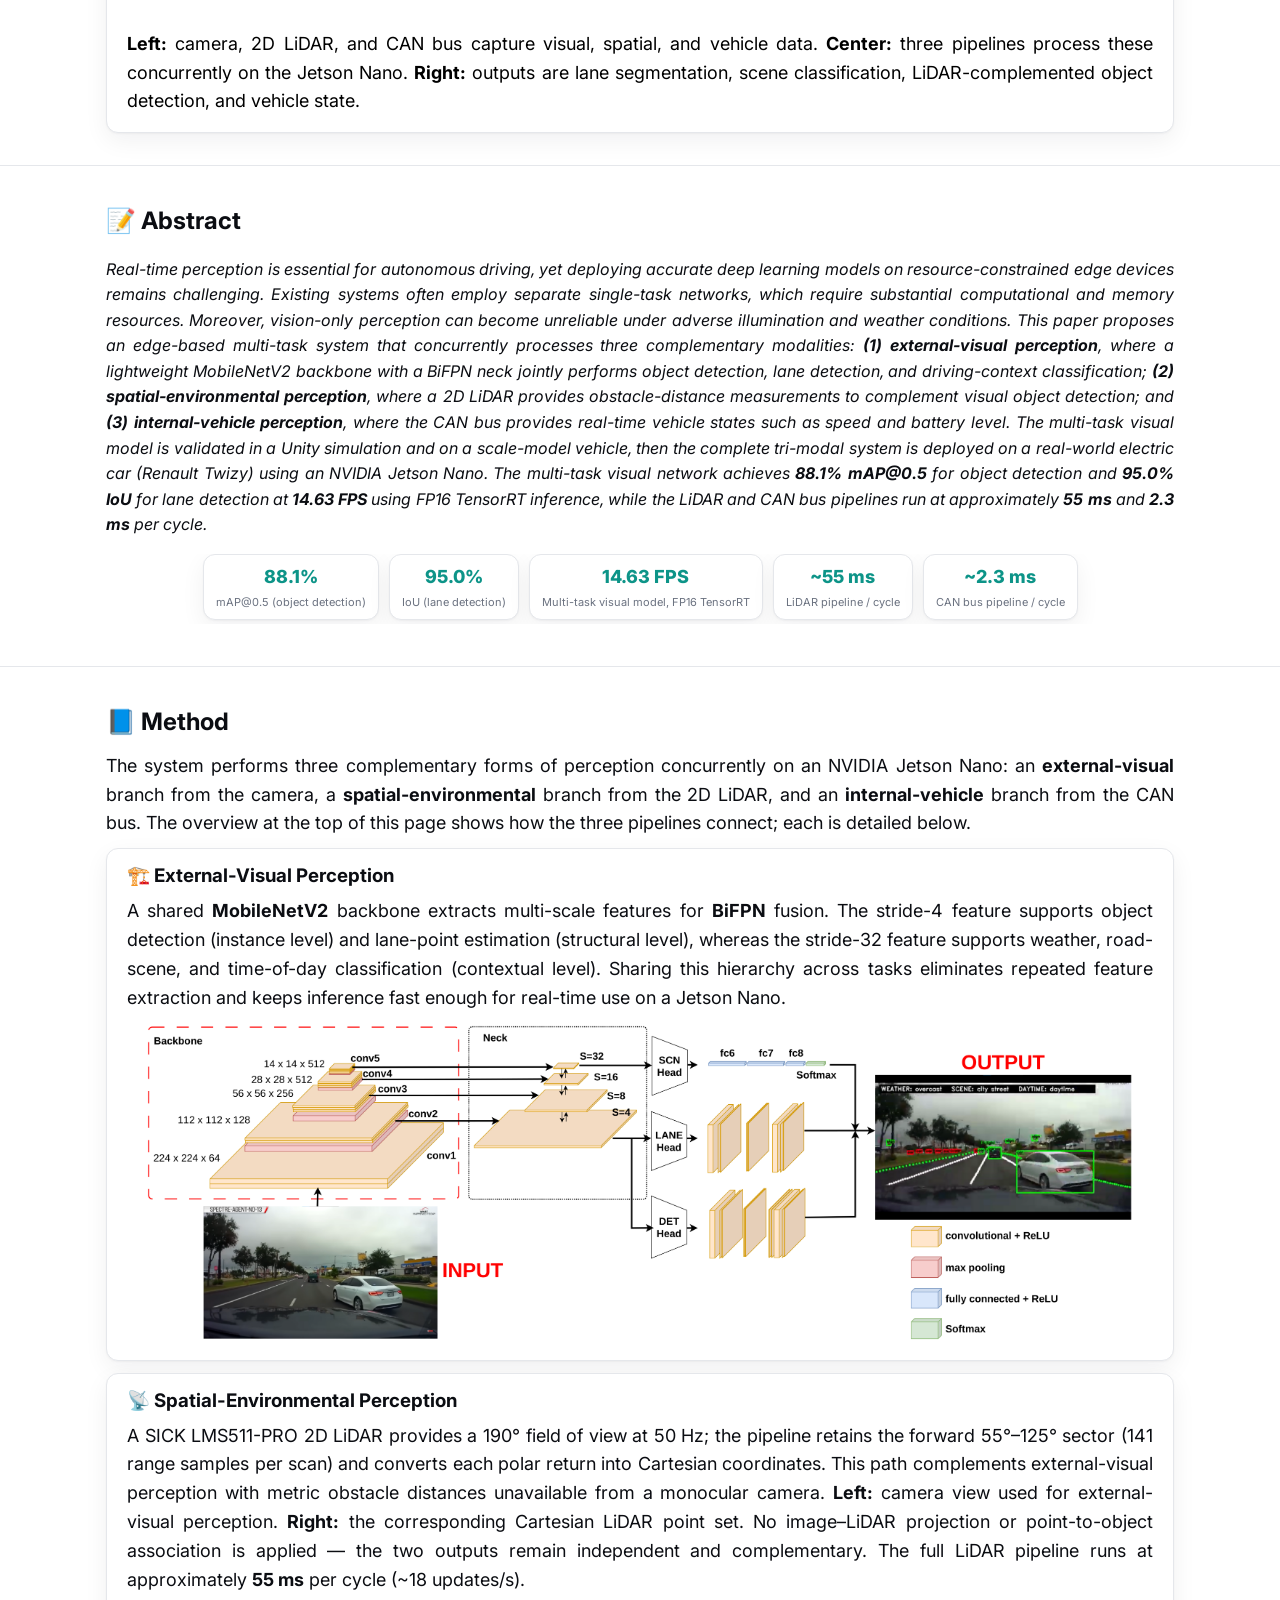
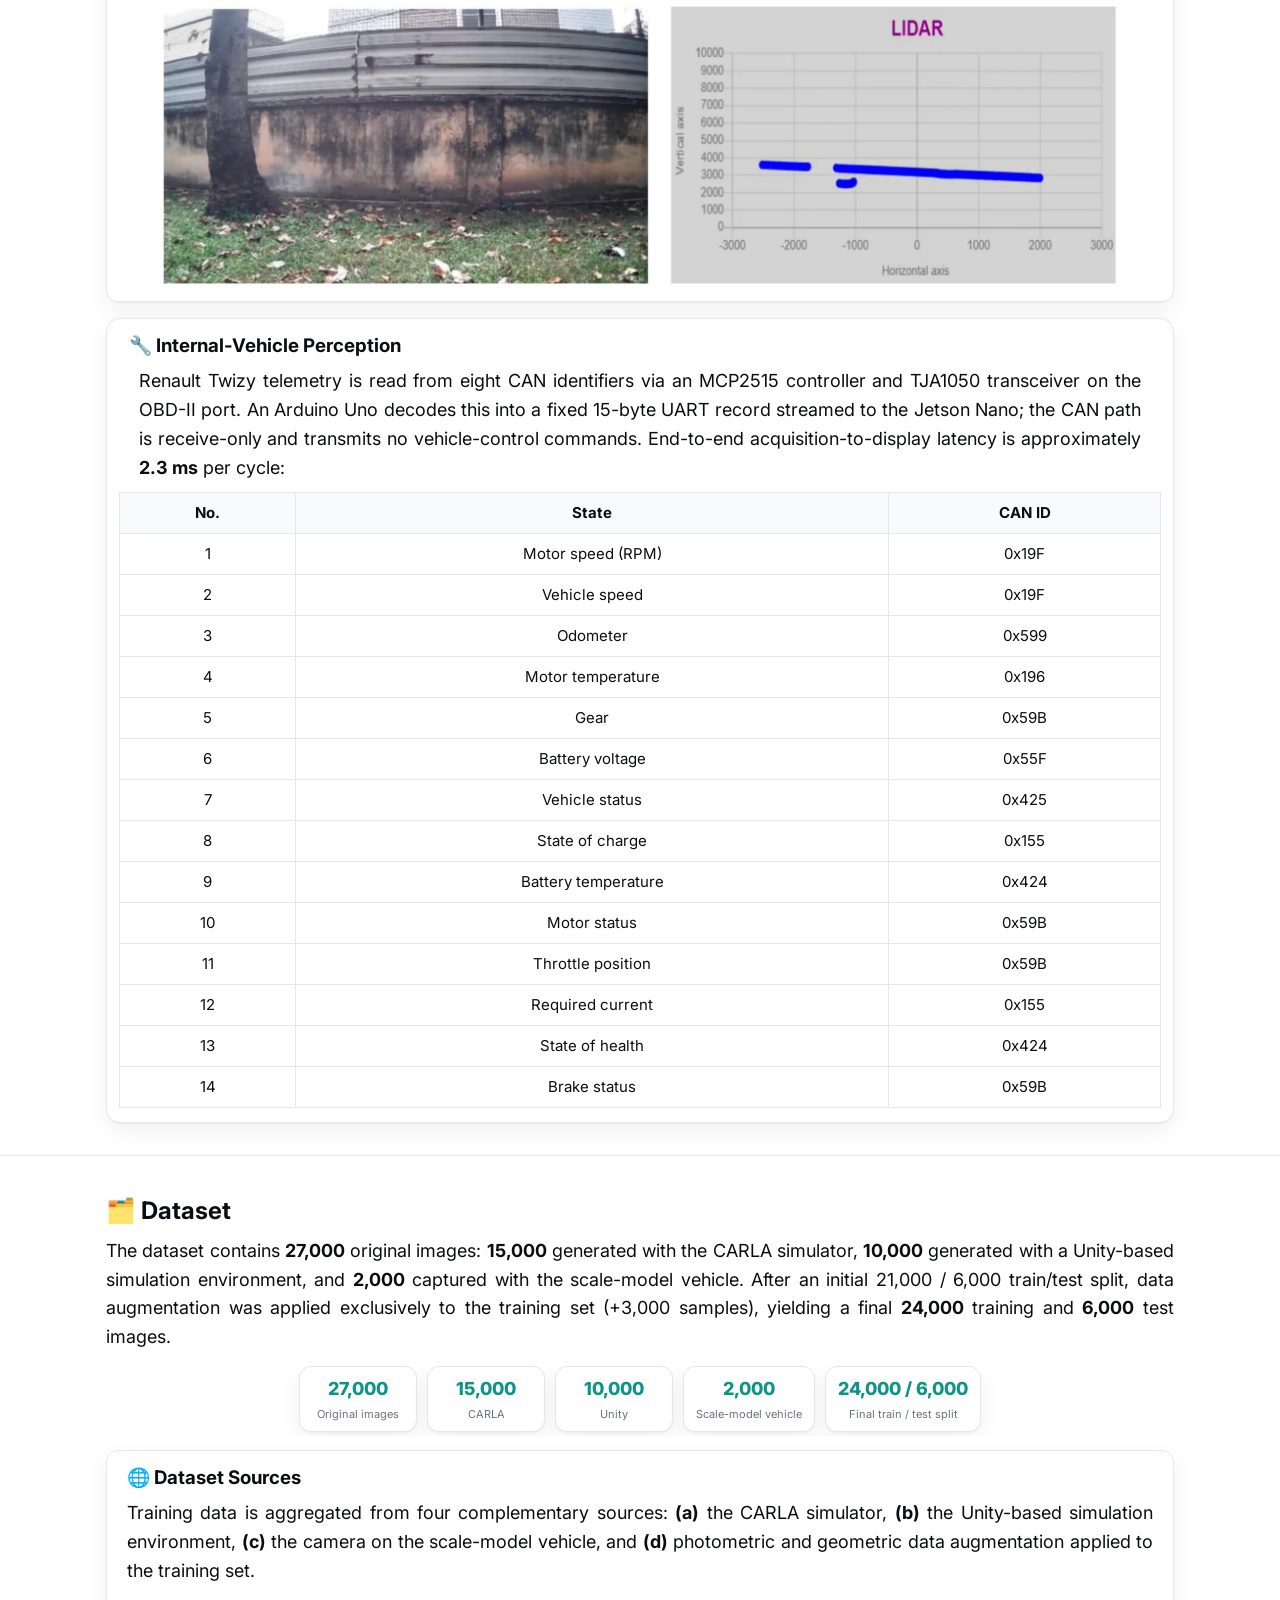
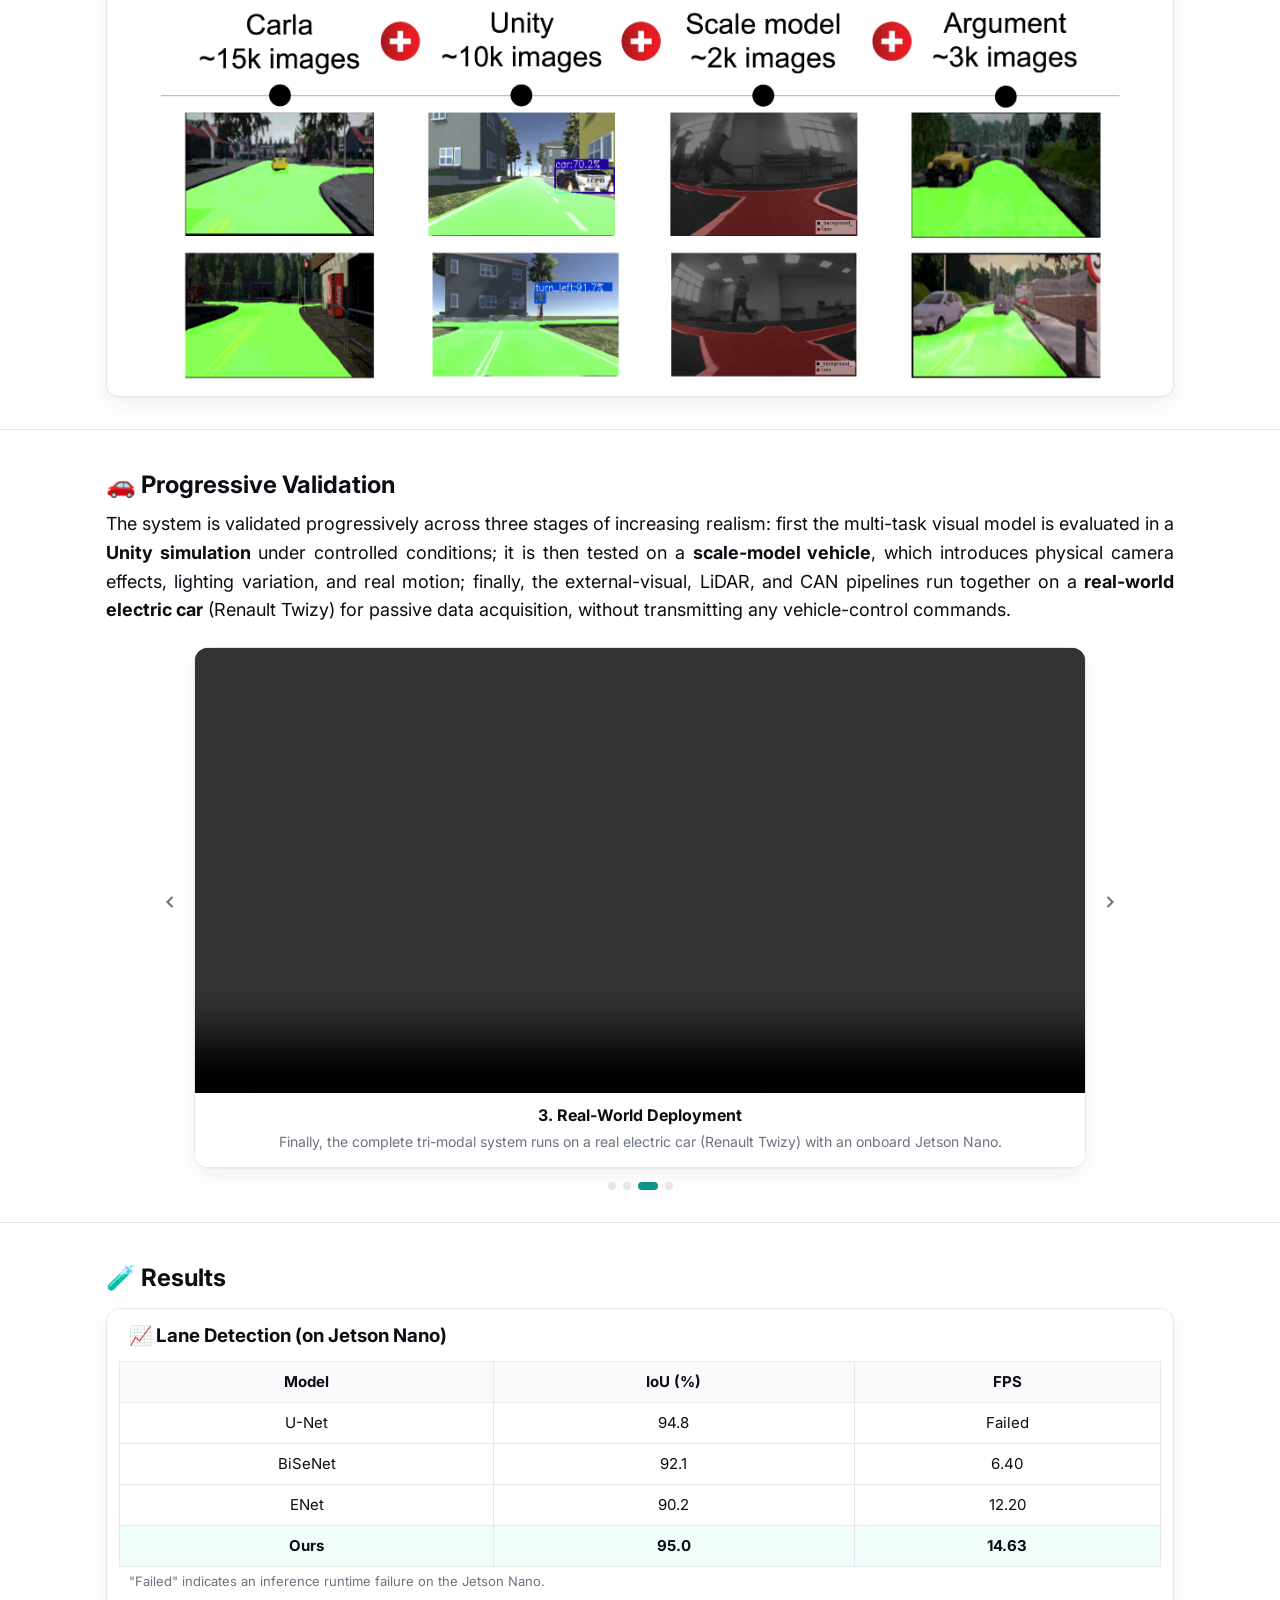
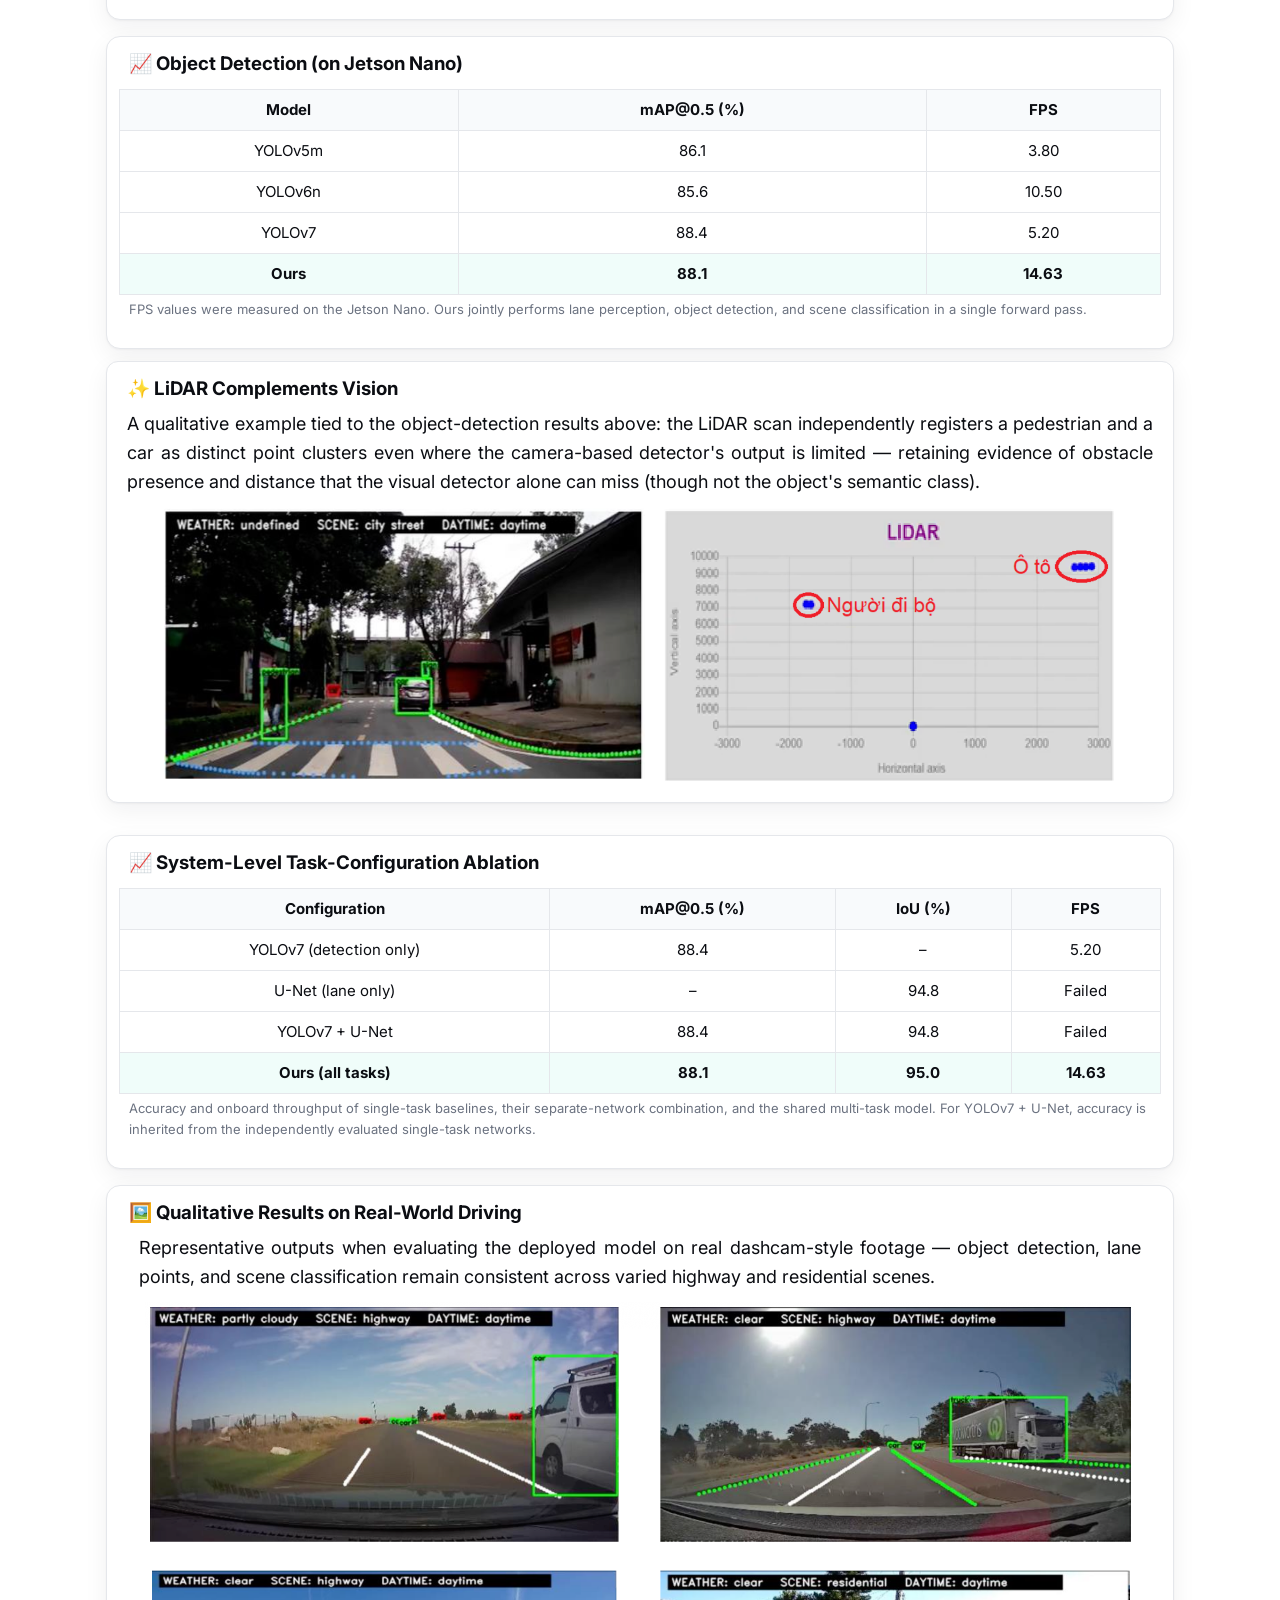
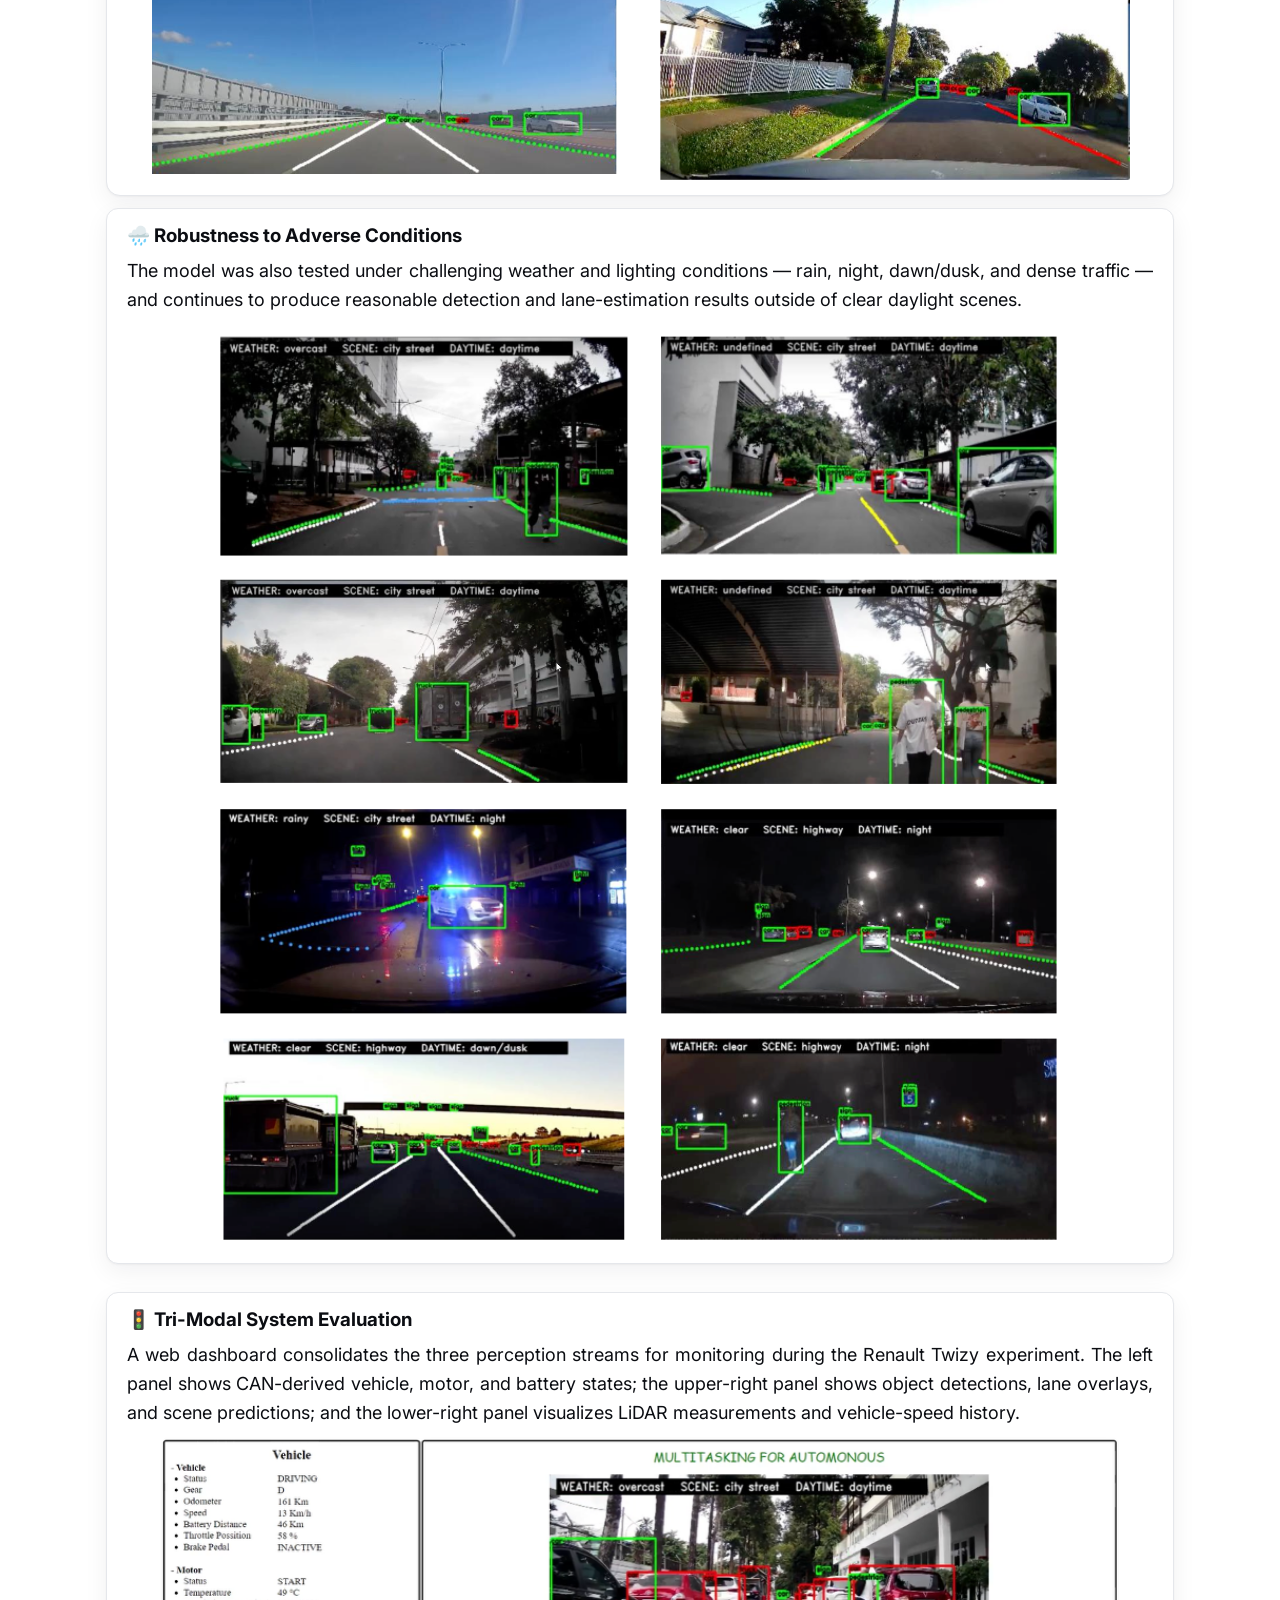
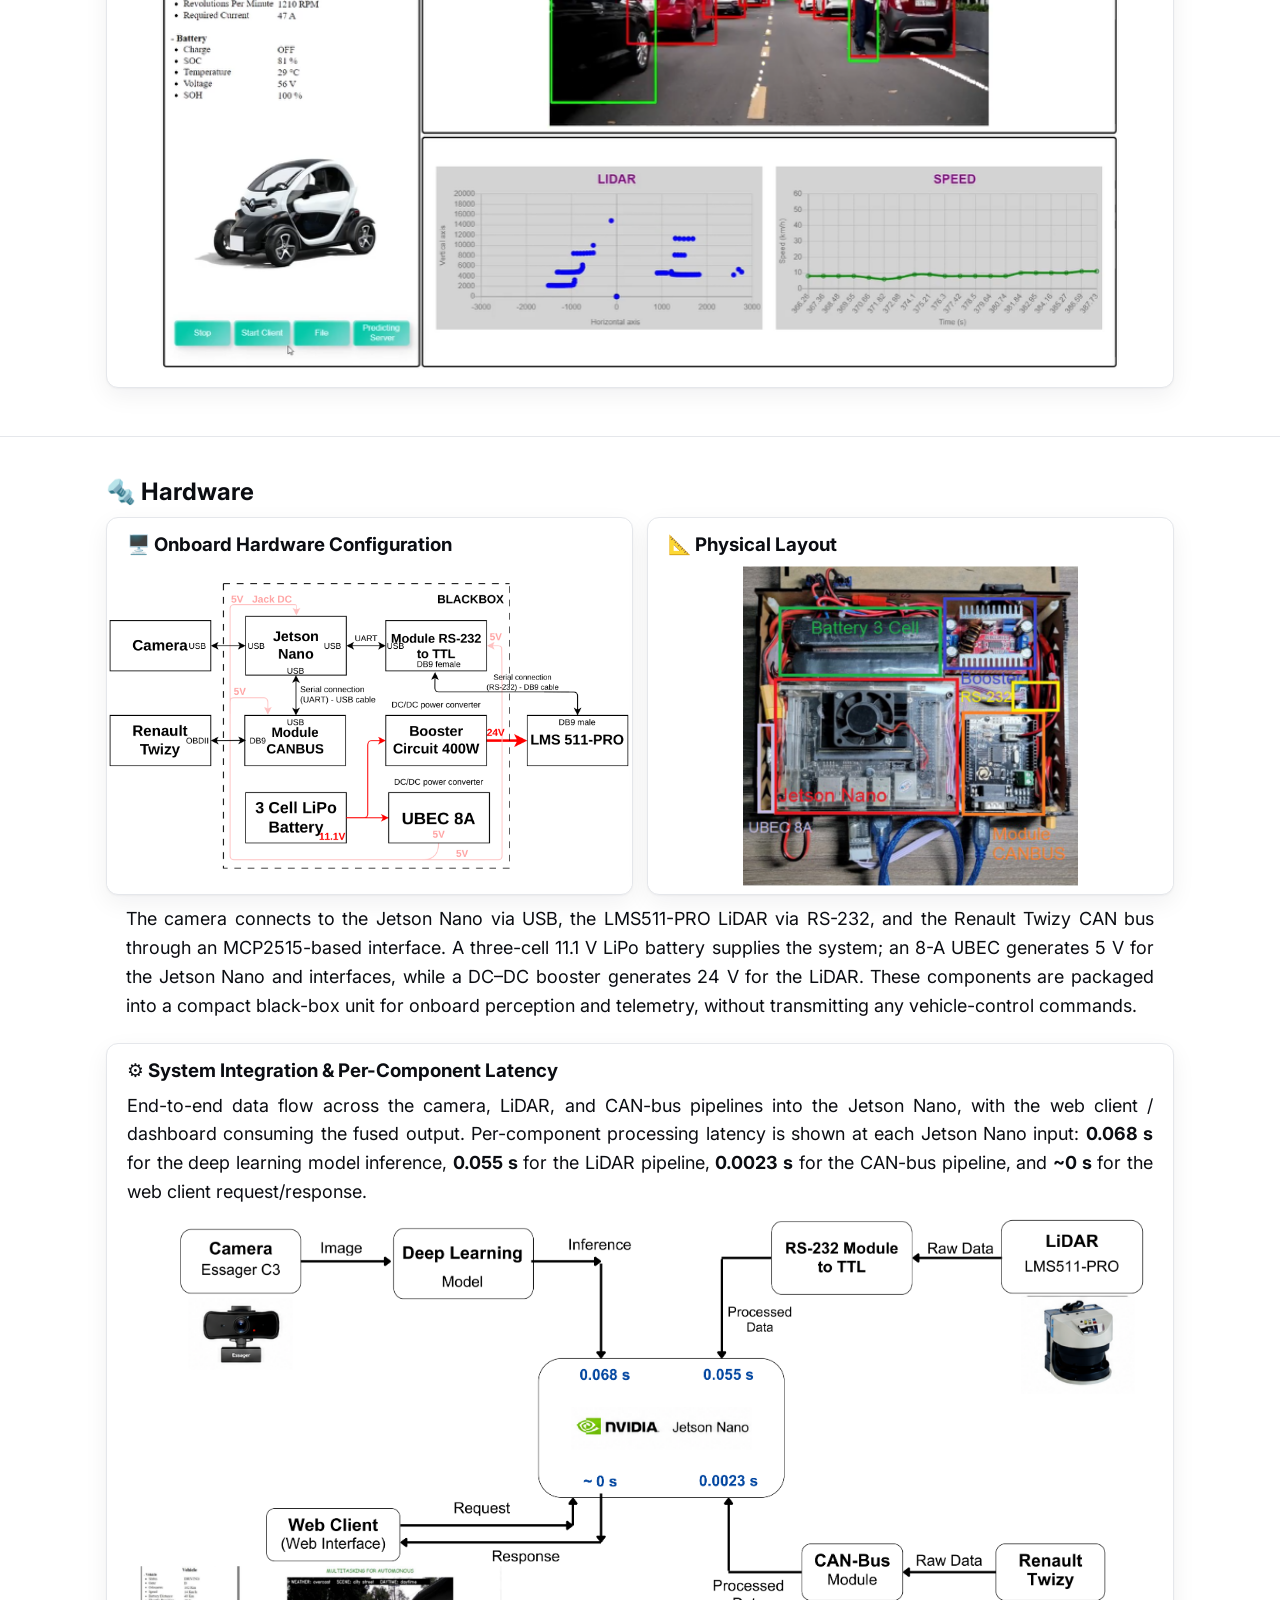
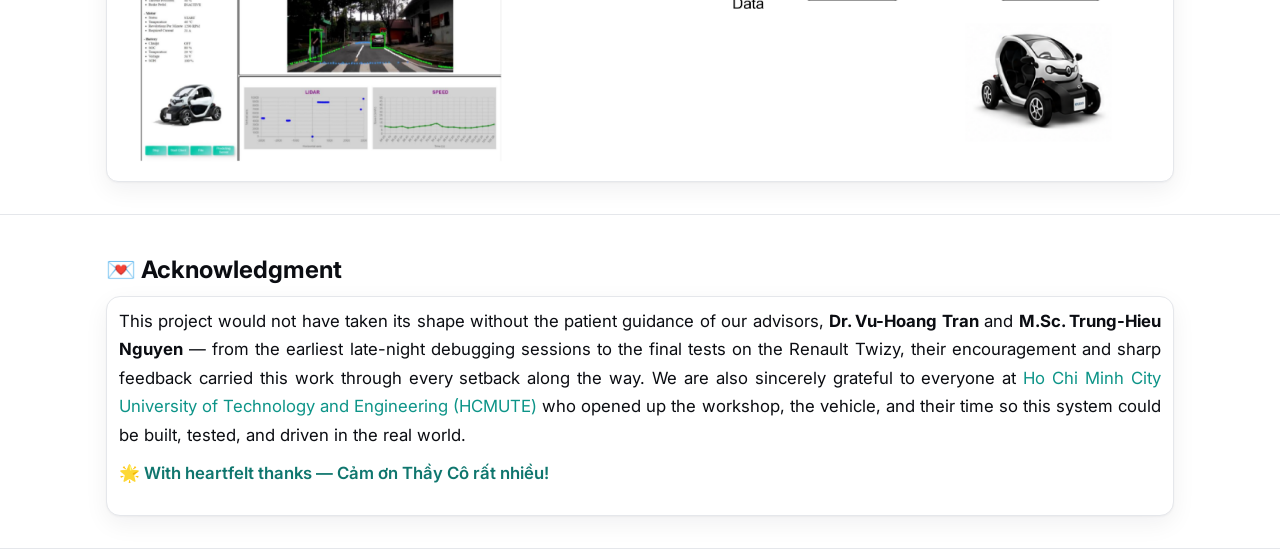
==== commit 87b72cc7: "Polish Multitasking page: italic abstract, trim hero caption, justify text-wrap Co-Authored-By: Clau" ====
--- a/Multitasking/index.html
+++ b/Multitasking/index.html
@@ -99,11 +99,10 @@
           alt="Overview of the tri-modal perception system: camera, 2D LiDAR, and CAN bus feeding four perception outputs"
           style="margin-top:10px; max-width:85%; height:auto; display:block; margin-left:auto; margin-right:auto;">
         <p class="caption" style="text-align:justify; text-justify:inter-word; margin:8px 20px 0;">
-          <strong>Left:</strong> the camera captures external-visual information, a SICK LMS511-PRO 2D LiDAR provides
-          obstacle-distance measurements, and the CAN bus provides internal-vehicle information. <strong>Center:</strong>
-          the multi-task visual network, LiDAR pipeline, and CAN bus pipeline process these streams concurrently on the
-          Jetson Nano. <strong>Right:</strong> the system outputs lane segmentation, driving-scene classification, object
-          detection complemented by LiDAR obstacle distances, and vehicle-state data.
+          <strong>Left:</strong> camera, 2D LiDAR, and CAN bus capture visual, spatial, and vehicle data.
+          <strong>Center:</strong> three pipelines process these concurrently on the Jetson Nano.
+          <strong>Right:</strong> outputs are lane segmentation, scene classification, LiDAR-complemented
+          object detection, and vehicle state.
         </p>
       </div>
     </div>
--- a/Multitasking/assets/css/styles.css
+++ b/Multitasking/assets/css/styles.css
@@ -124,7 +124,7 @@
 }
 .fig img { width:100%; display:block }
 
-.caption { font-size:18px; color:black; margin-top:1px;  margin-bottom:2px; text-align:left }
+.caption { font-size:18px; color:black; margin-top:1px;  margin-bottom:2px; text-align:left; text-wrap:pretty }
 
 .gallery {
   display:grid;
@@ -192,7 +192,7 @@
 }
 
 /* Abstract paragraph justification */
-#abstract p { text-align:justify; text-justify:inter-word; hyphens:auto }
+#abstract p { text-align:justify; text-justify:inter-word; hyphens:auto; font-style:italic }
 
 /* Titles & headings */
 h1 { font-weight:800 }
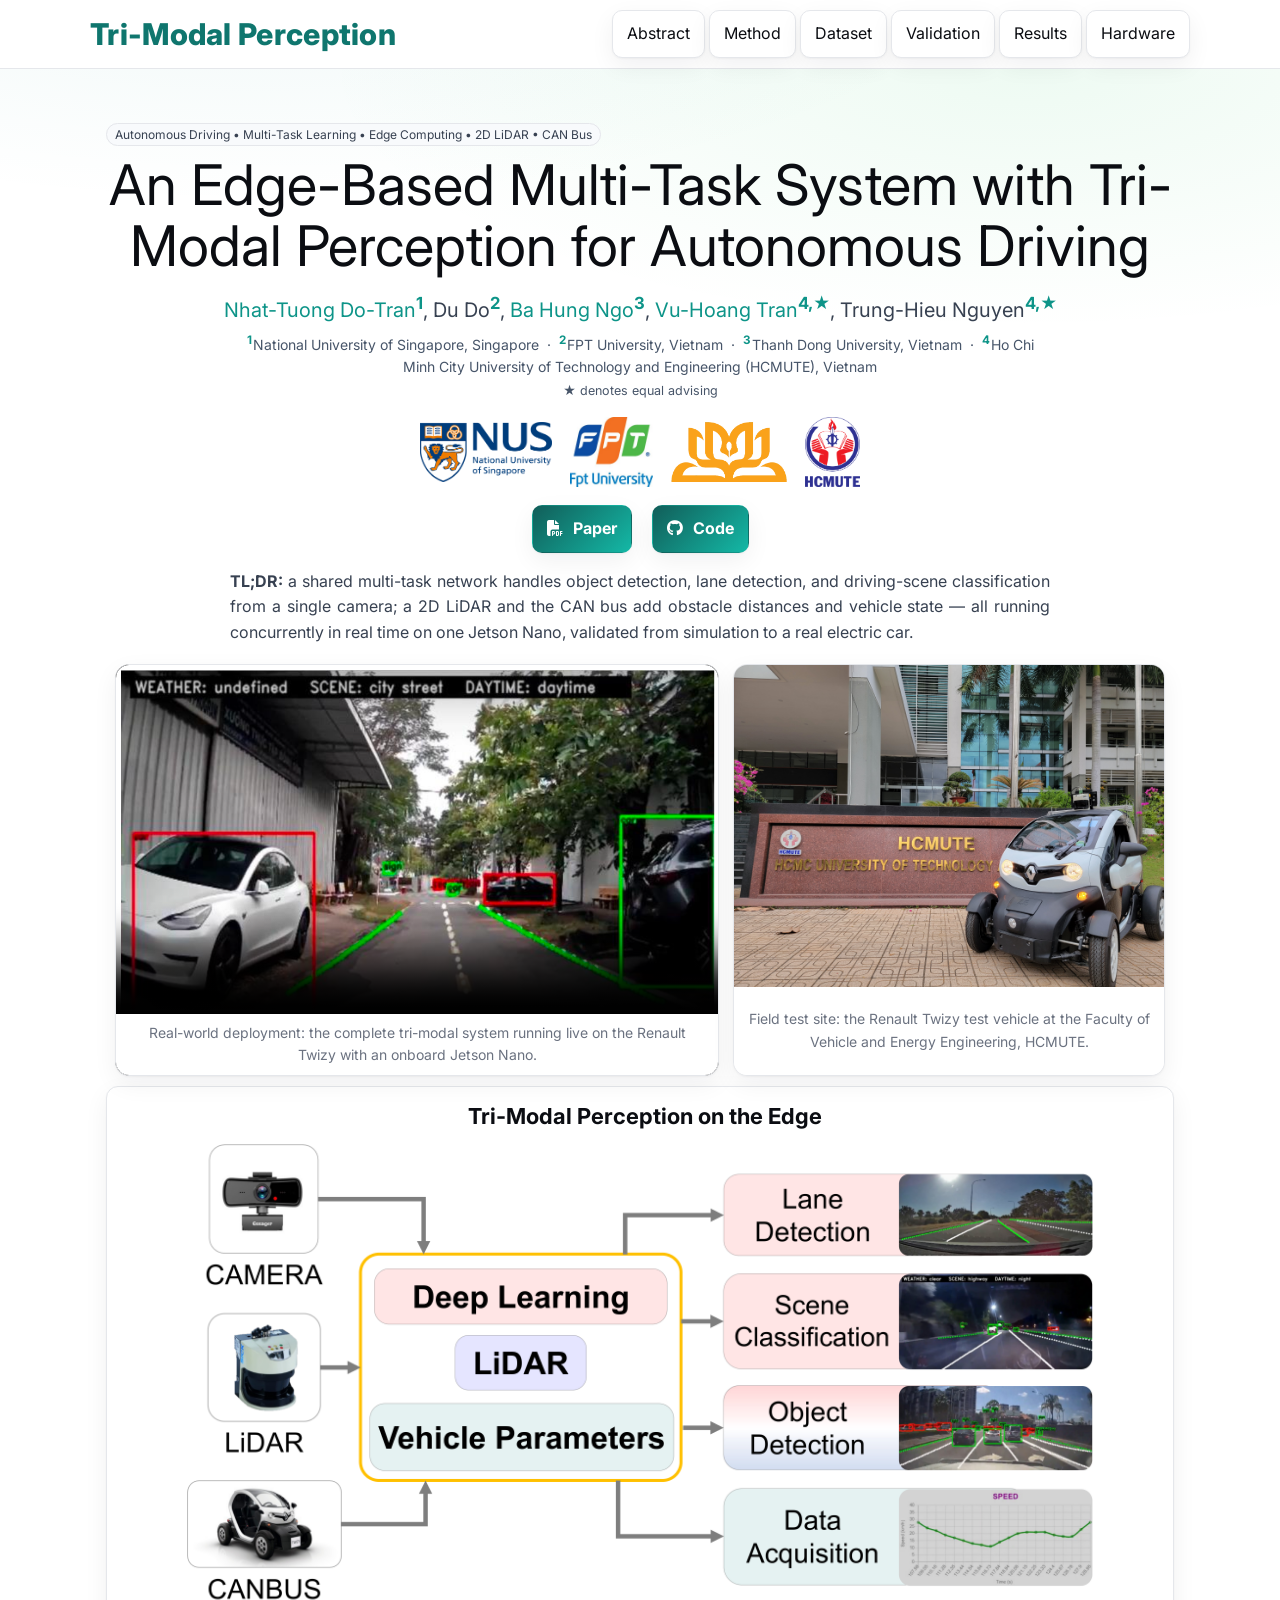
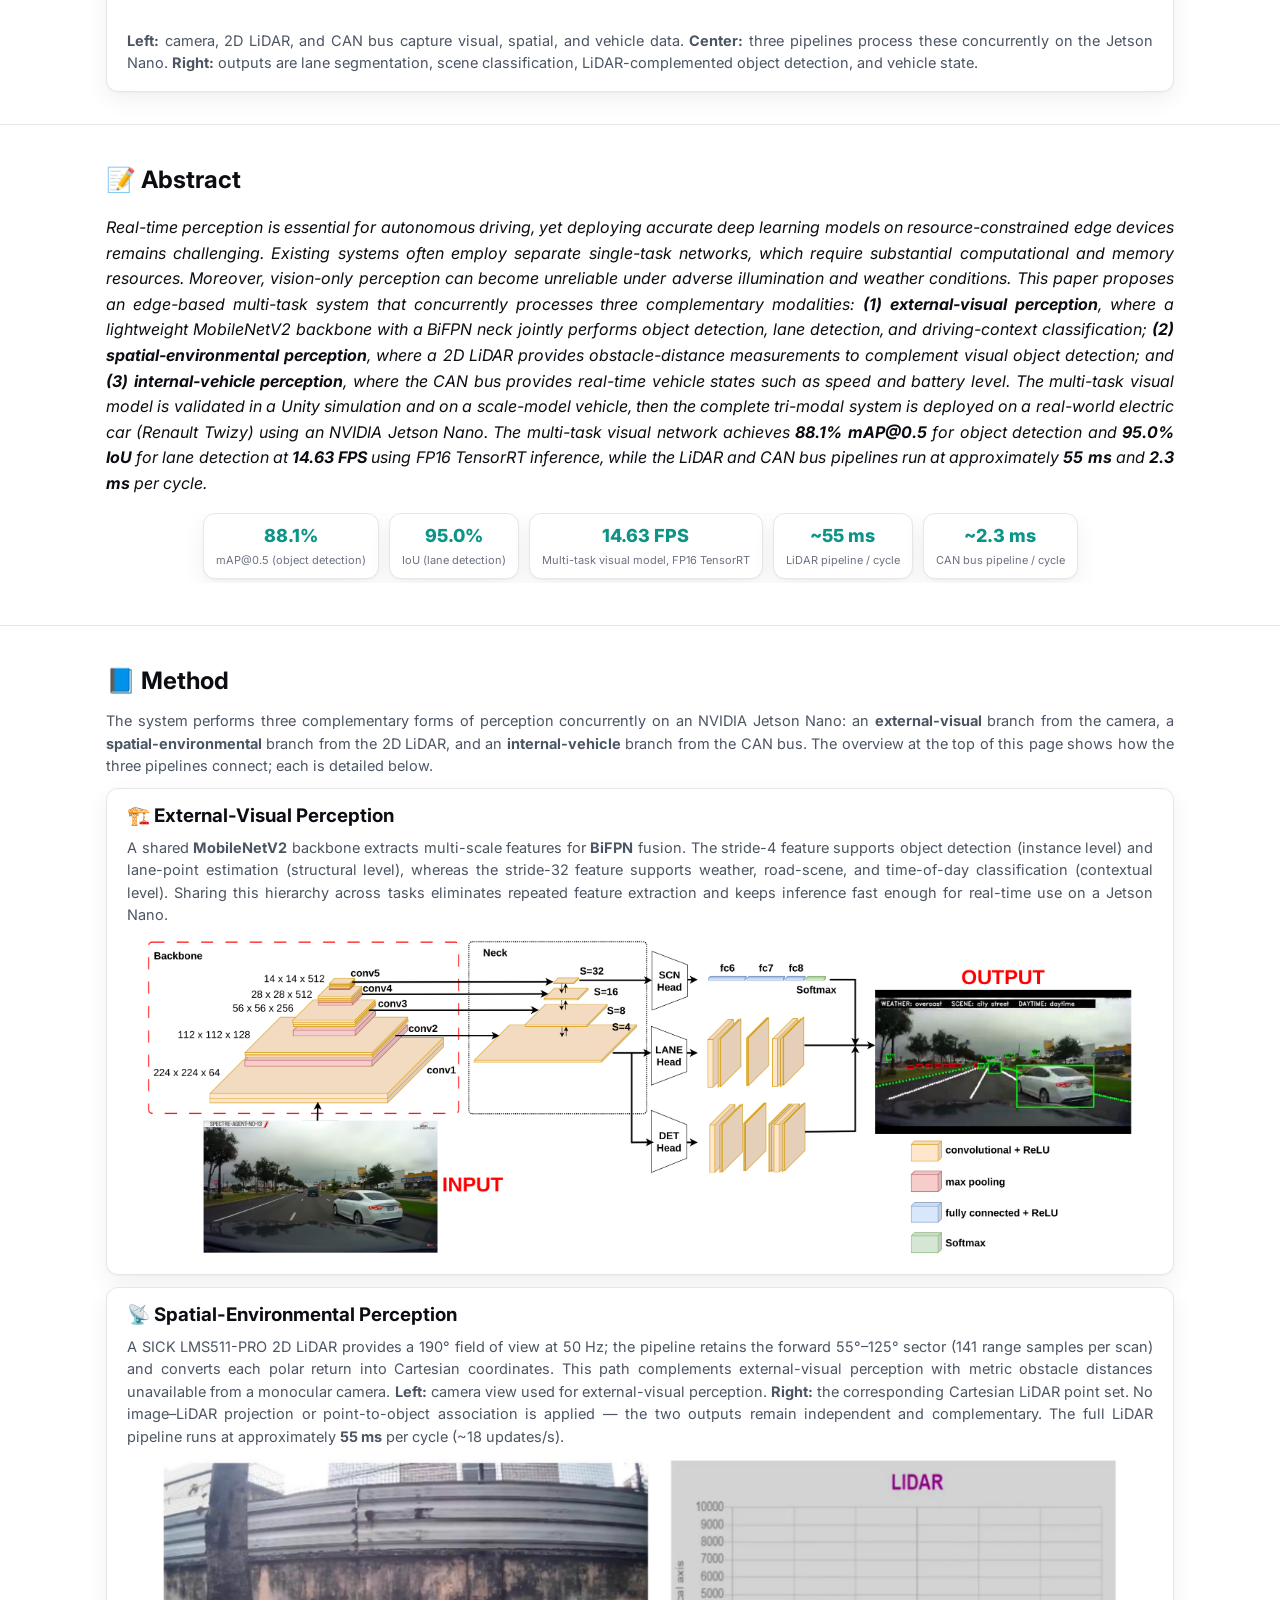
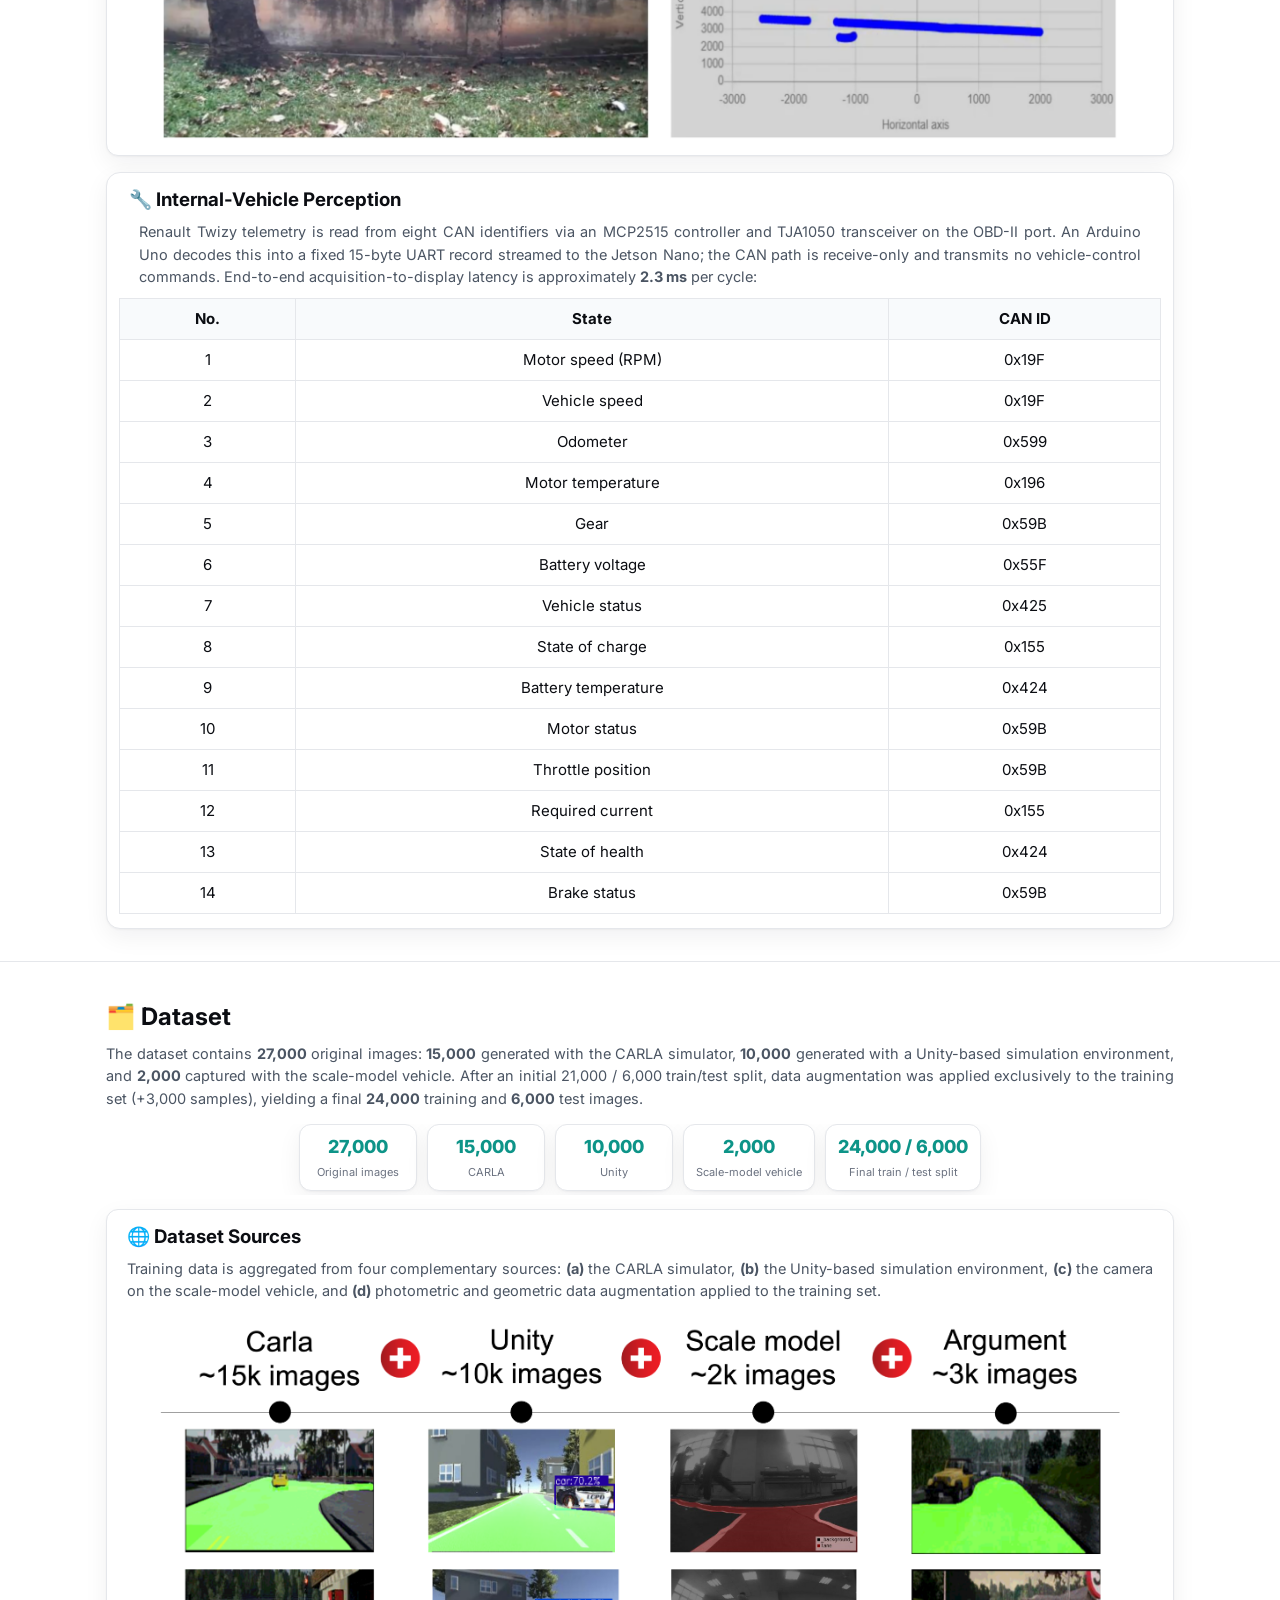
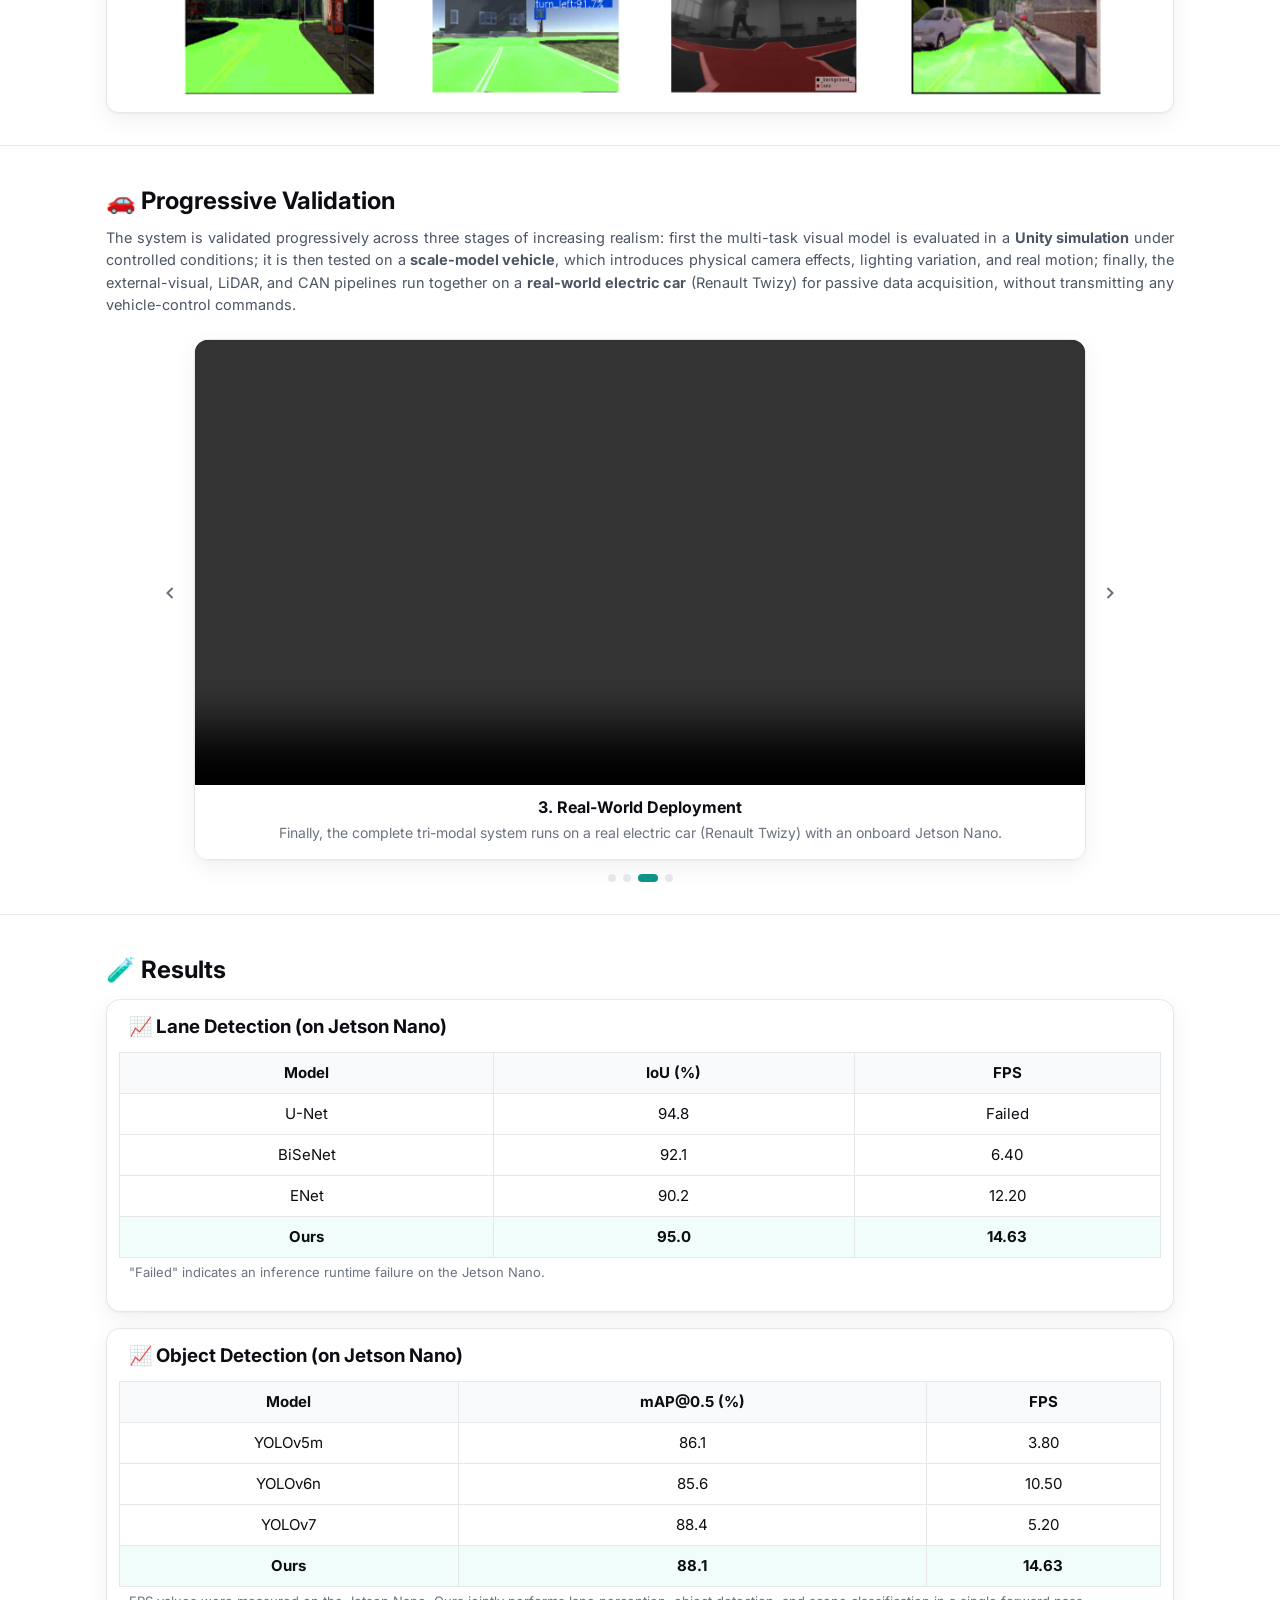
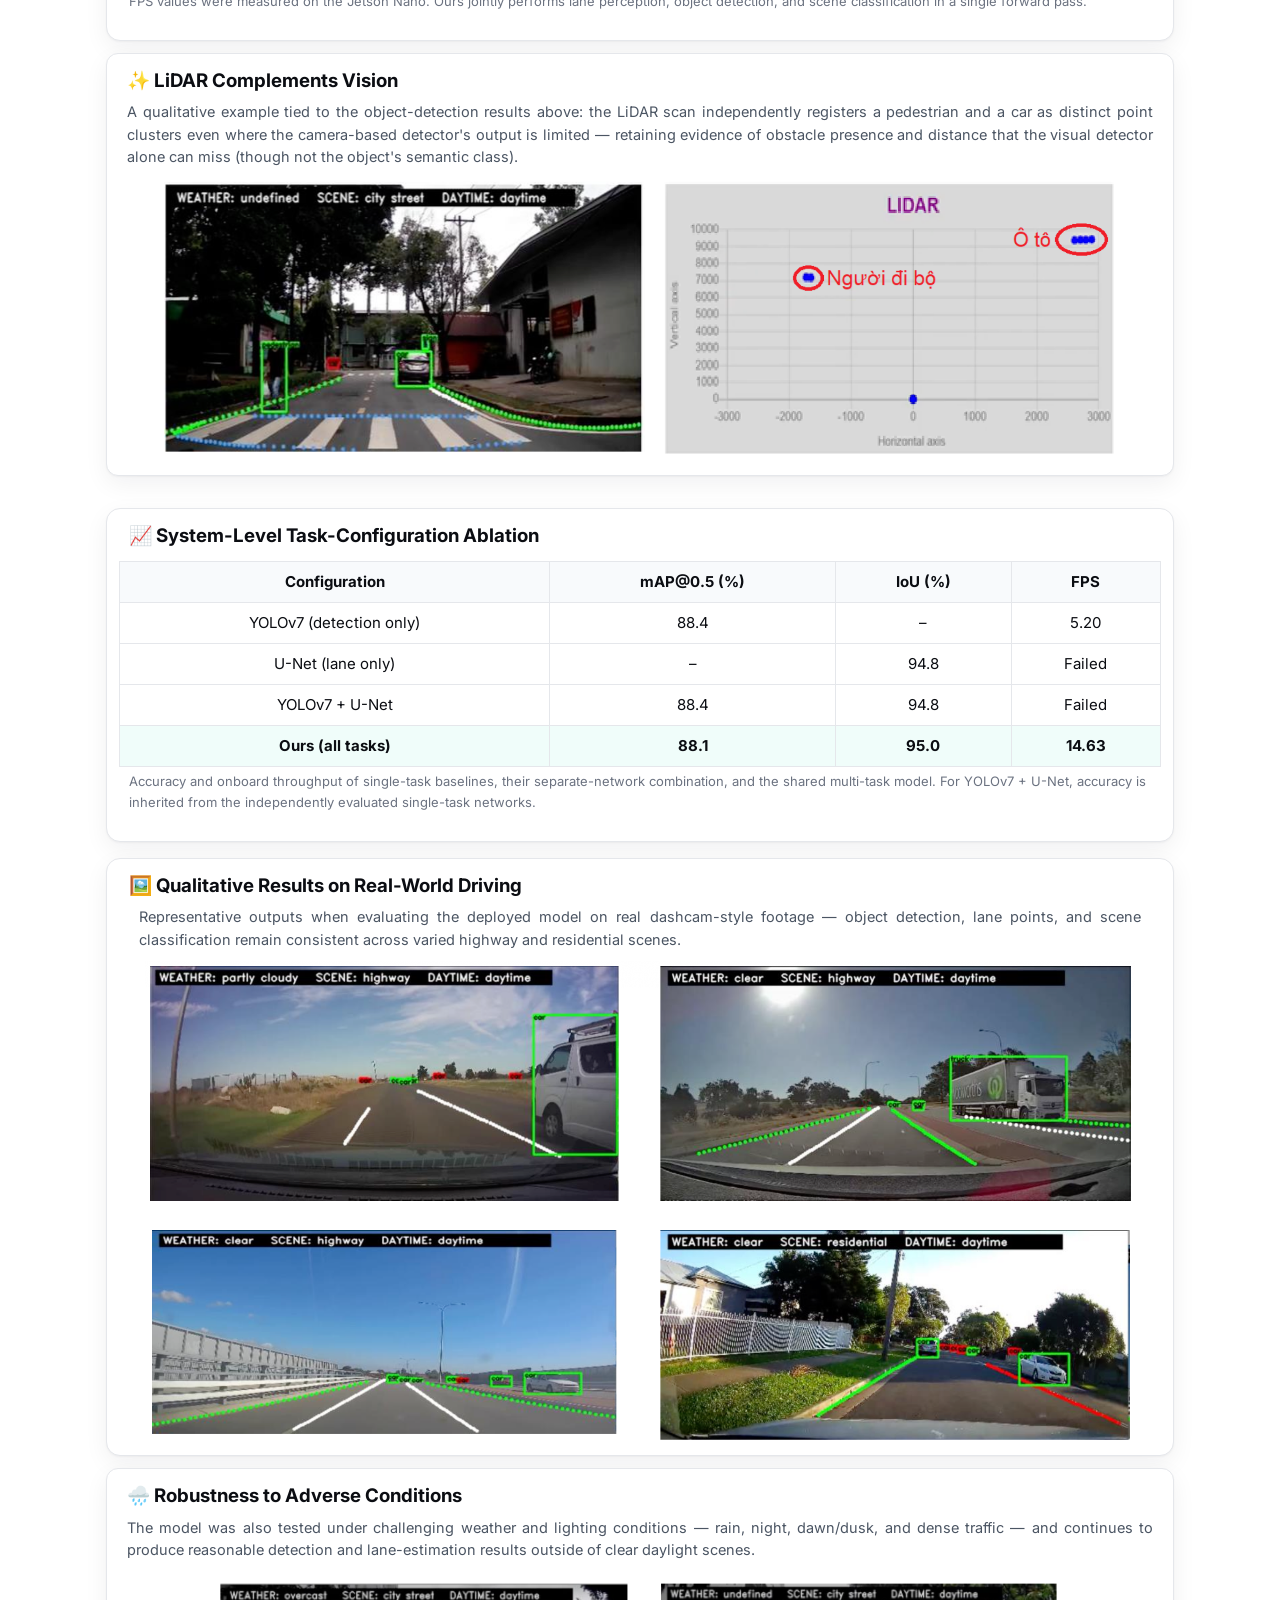
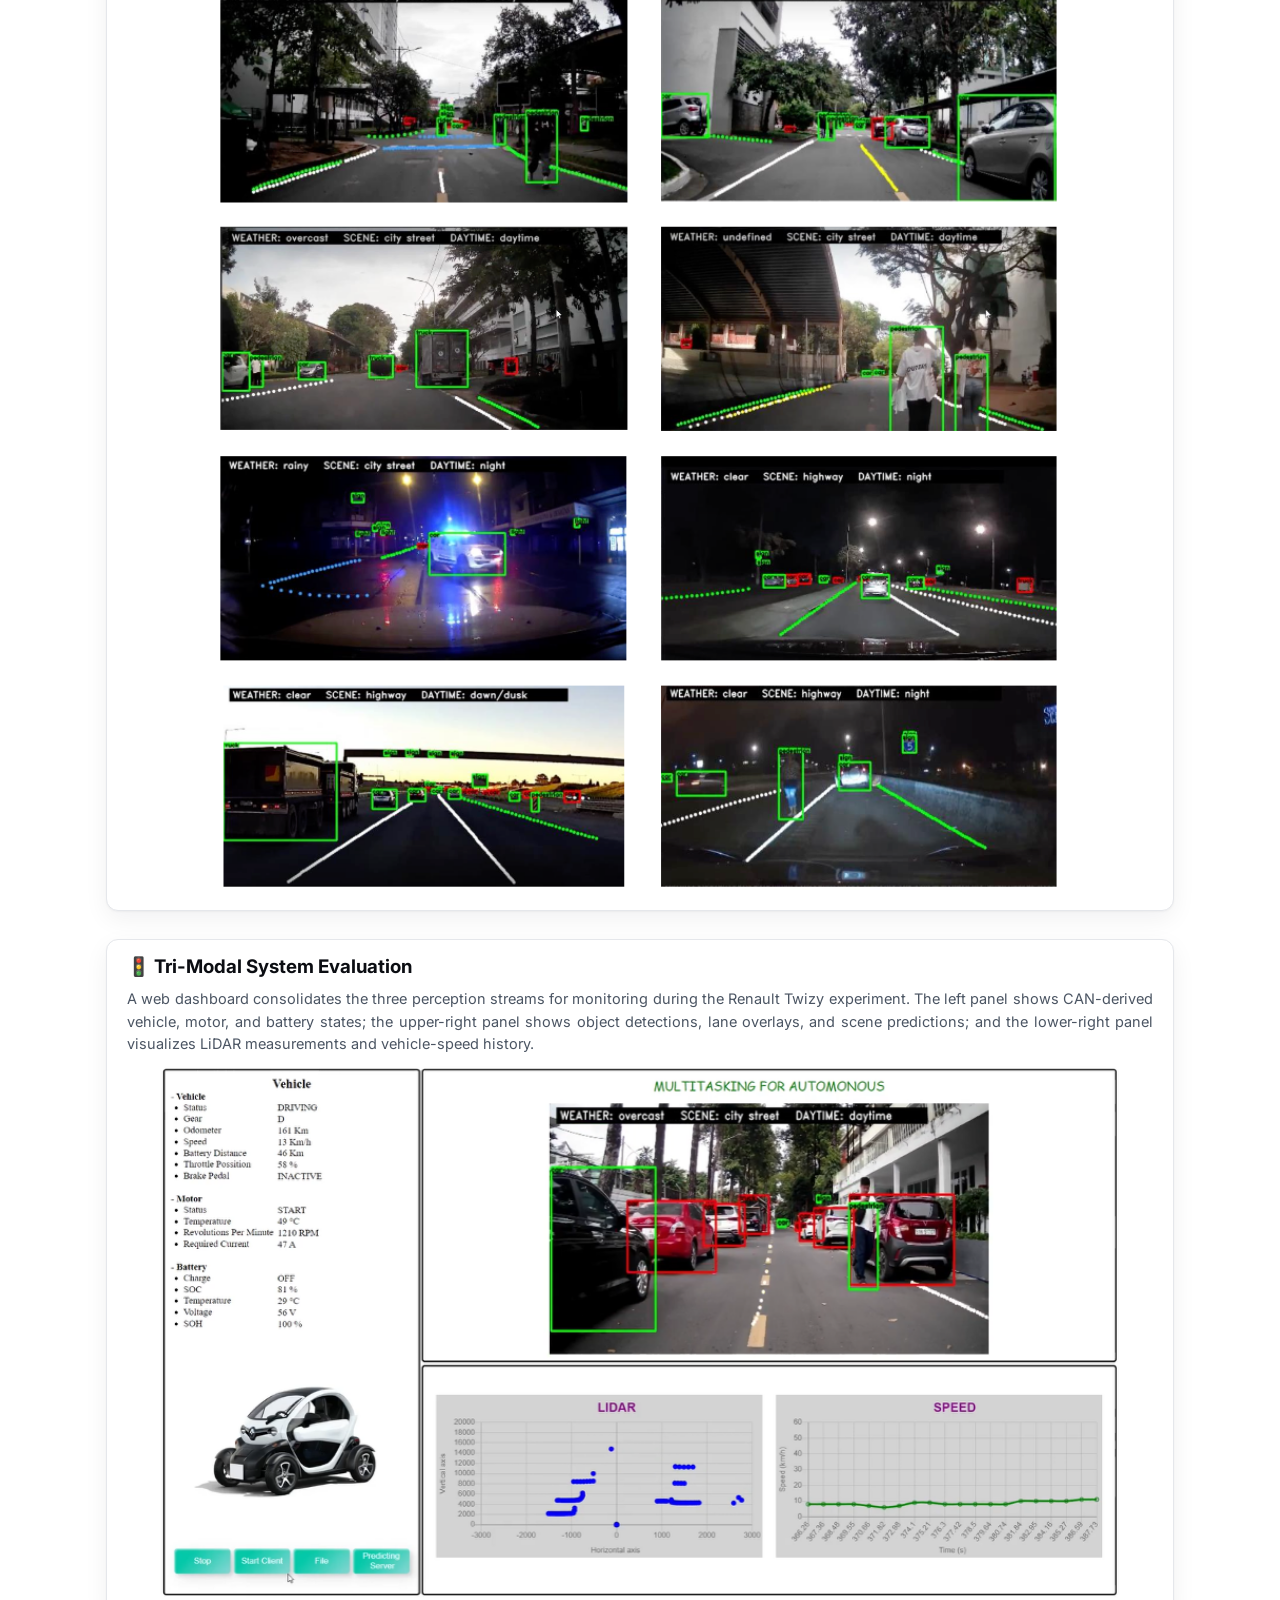
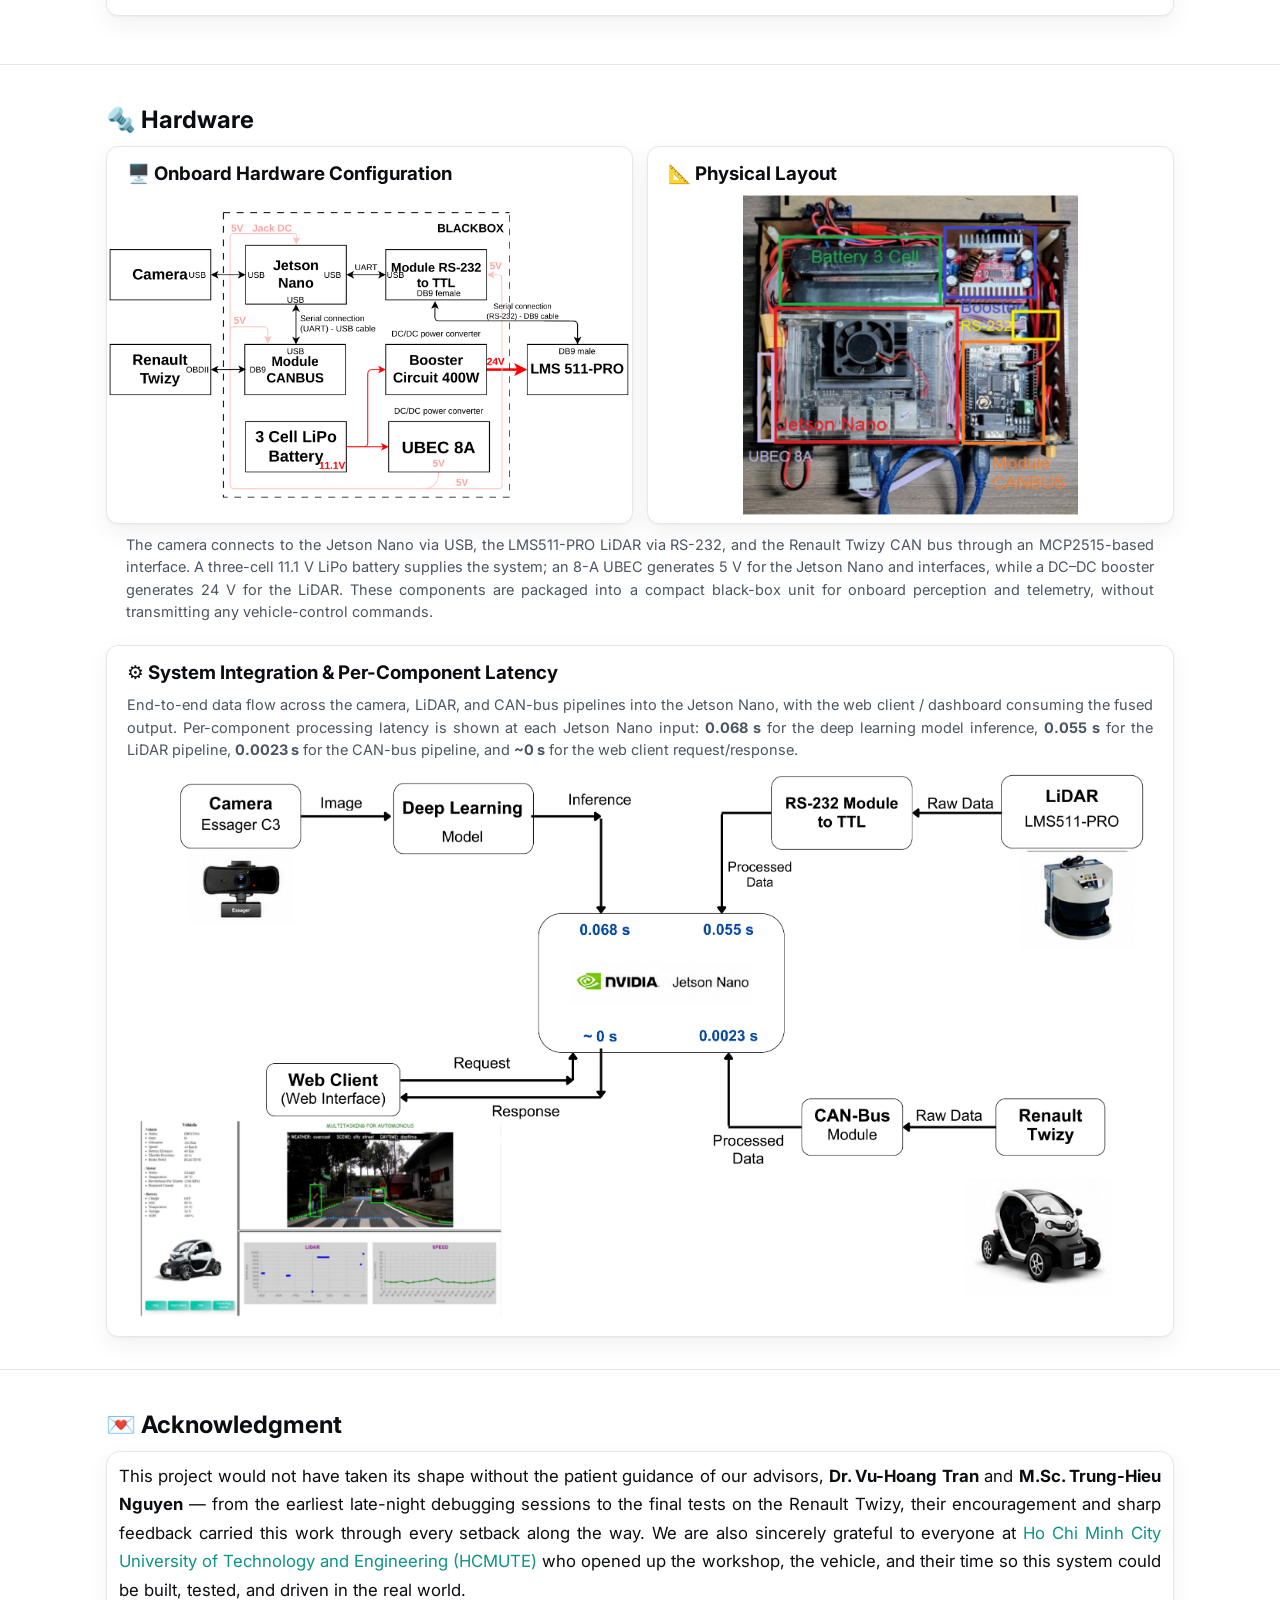
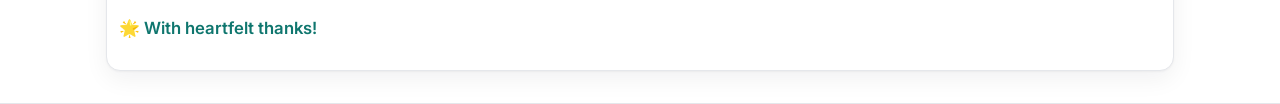
==== commit 18a60b74: "Remove Vietnamese line from acknowledgment closing Co-Authored-By: Claude Sonnet 5 <noreply@anthropi" ====
--- a/Multitasking/index.html
+++ b/Multitasking/index.html
@@ -503,7 +503,7 @@
             who opened up the workshop, the vehicle, and their time so this system could be built, tested, and
             driven in the real world.
             <p style="color:#0f766e; font-weight:600; margin-top:10px;">
-              🌟 With heartfelt thanks — Cảm ơn Thầy Cô rất nhiều!
+              🌟 With heartfelt thanks!
             </p>
           </div>
         </div>
--- a/Multitasking/assets/css/styles.css
+++ b/Multitasking/assets/css/styles.css
@@ -124,7 +124,7 @@
 }
 .fig img { width:100%; display:block }
 
-.caption { font-size:18px; color:black; margin-top:1px;  margin-bottom:2px; text-align:left; text-wrap:pretty }
+.caption { font-size:14.5px; color:#4b5563; line-height:1.55; margin-top:1px;  margin-bottom:2px; text-align:left; text-wrap:pretty }
 
 .gallery {
   display:grid;
@@ -269,7 +269,9 @@
 .figure-note {
   text-align: justify;
   text-justify: inter-word;
-  font-size: 18px;
+  font-size: 14.5px;
+  line-height: 1.55;
+  color: #4b5563;
   margin: 0 20px 10px 20px;
 }
 
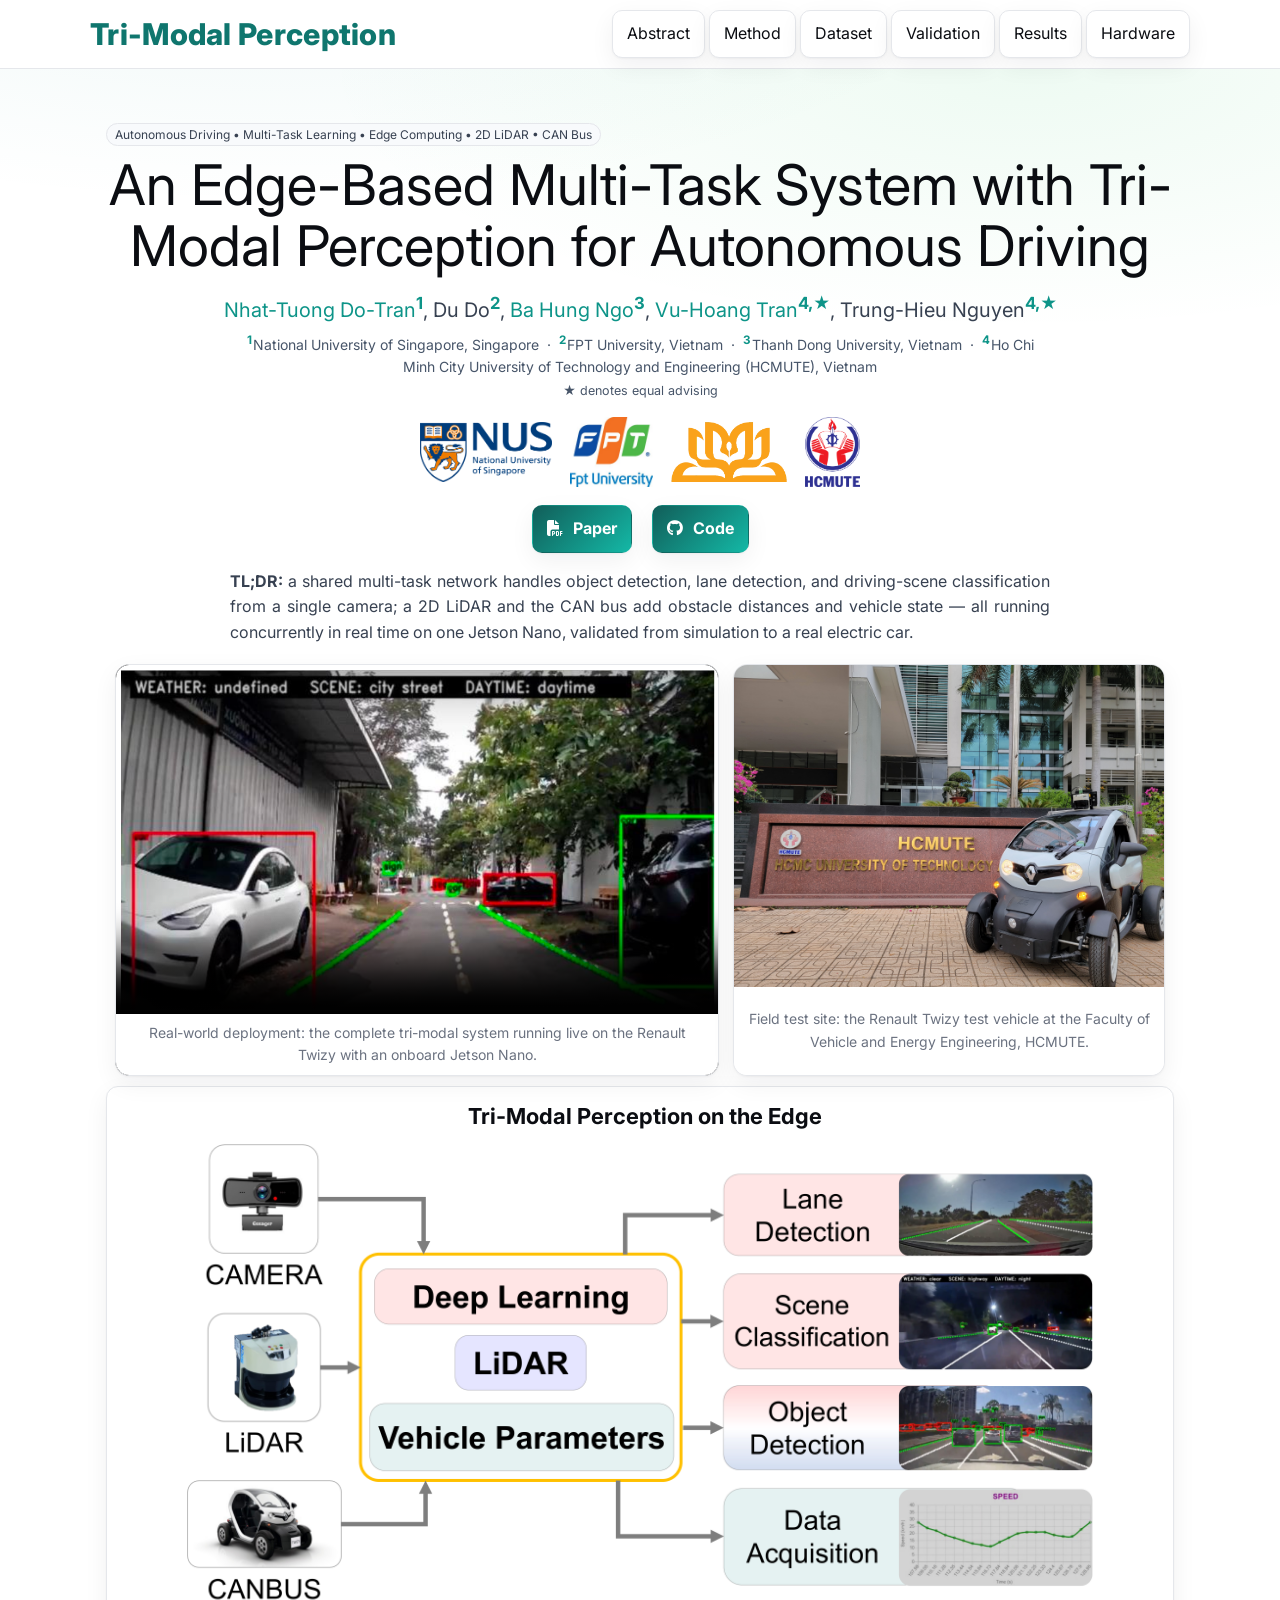
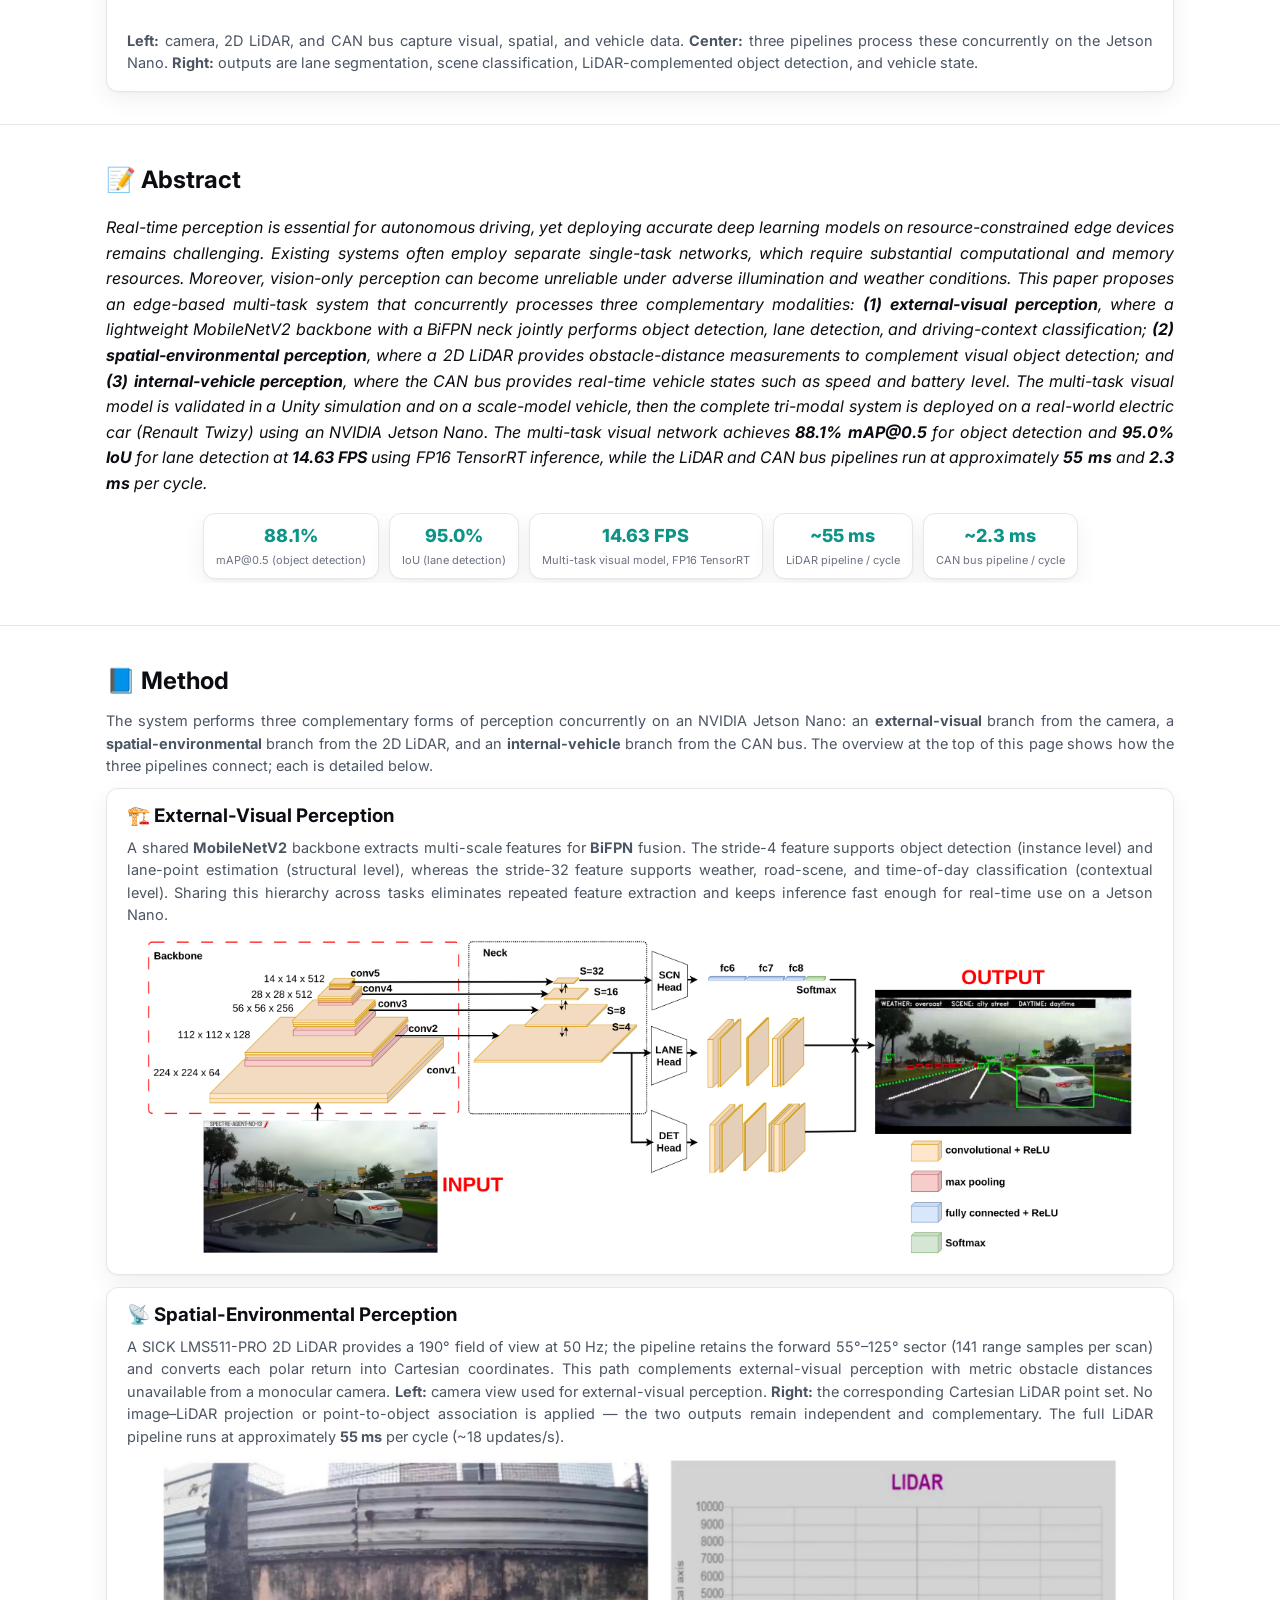
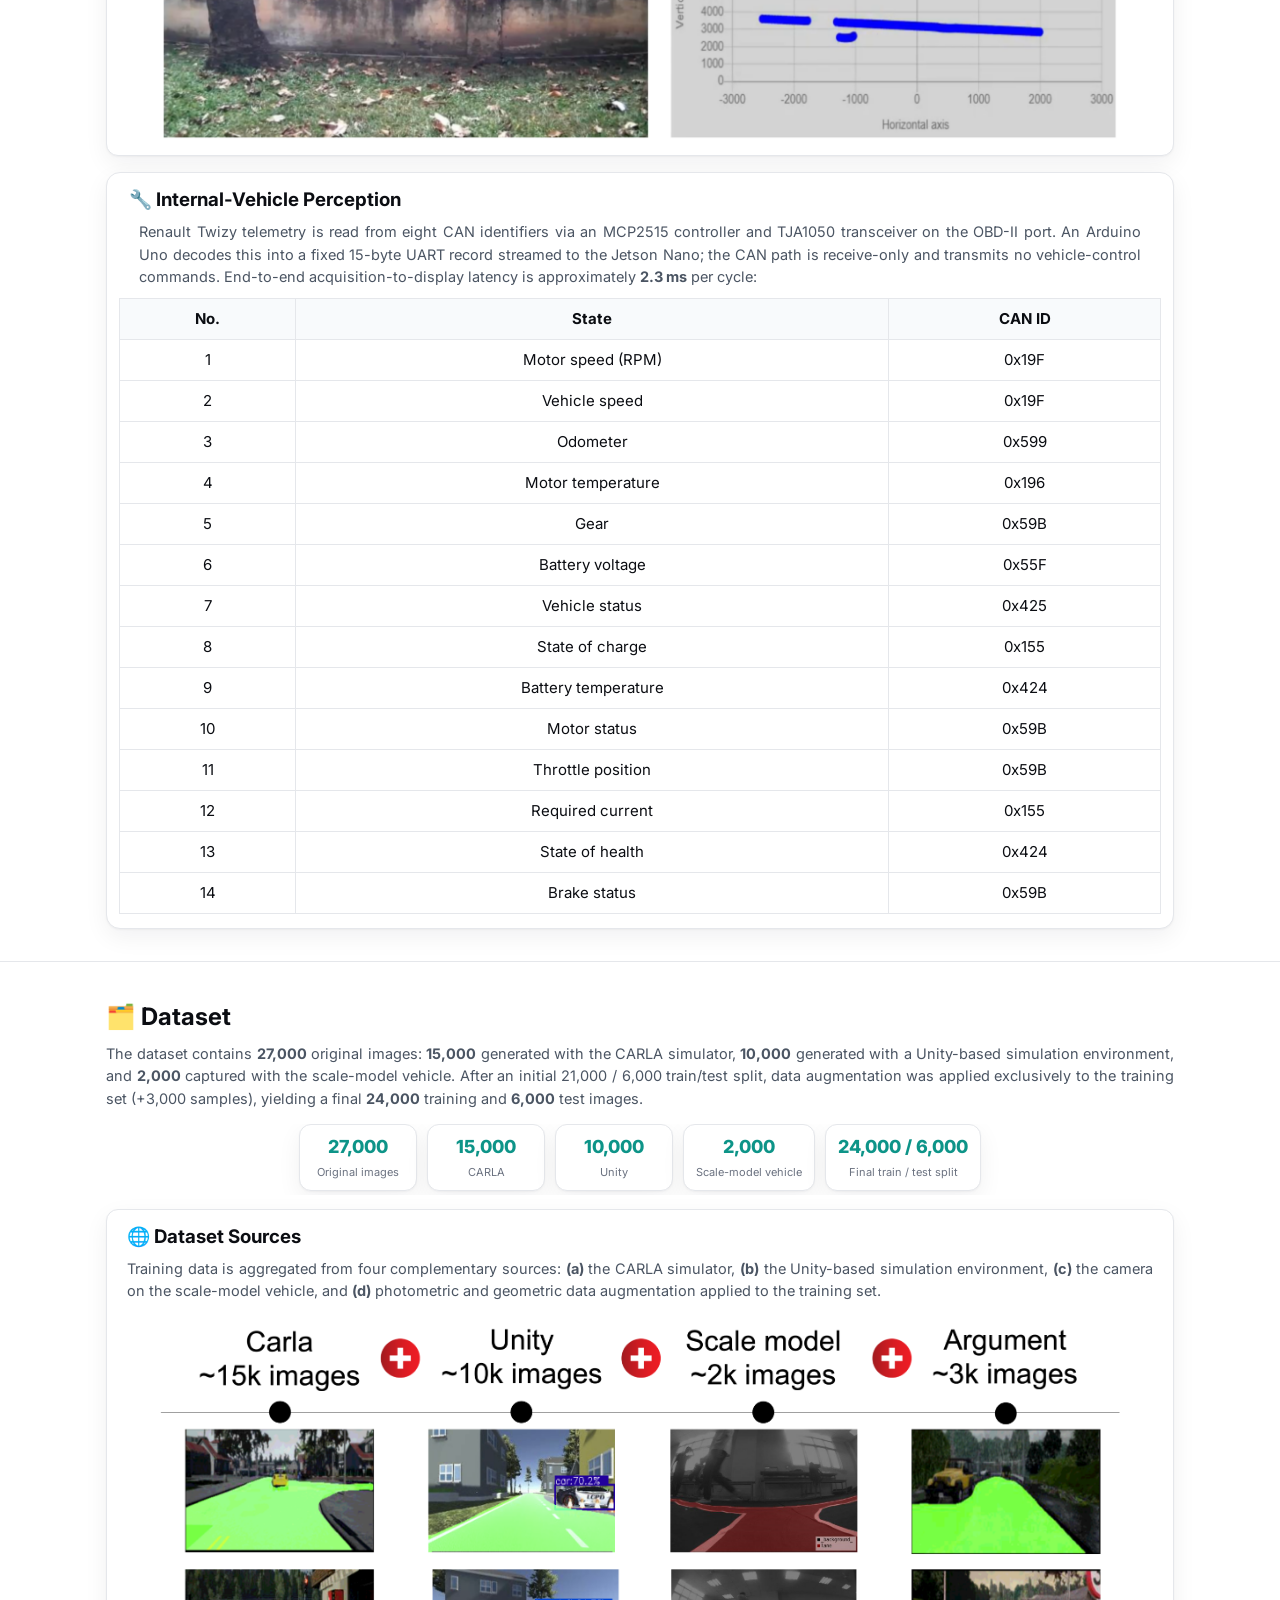
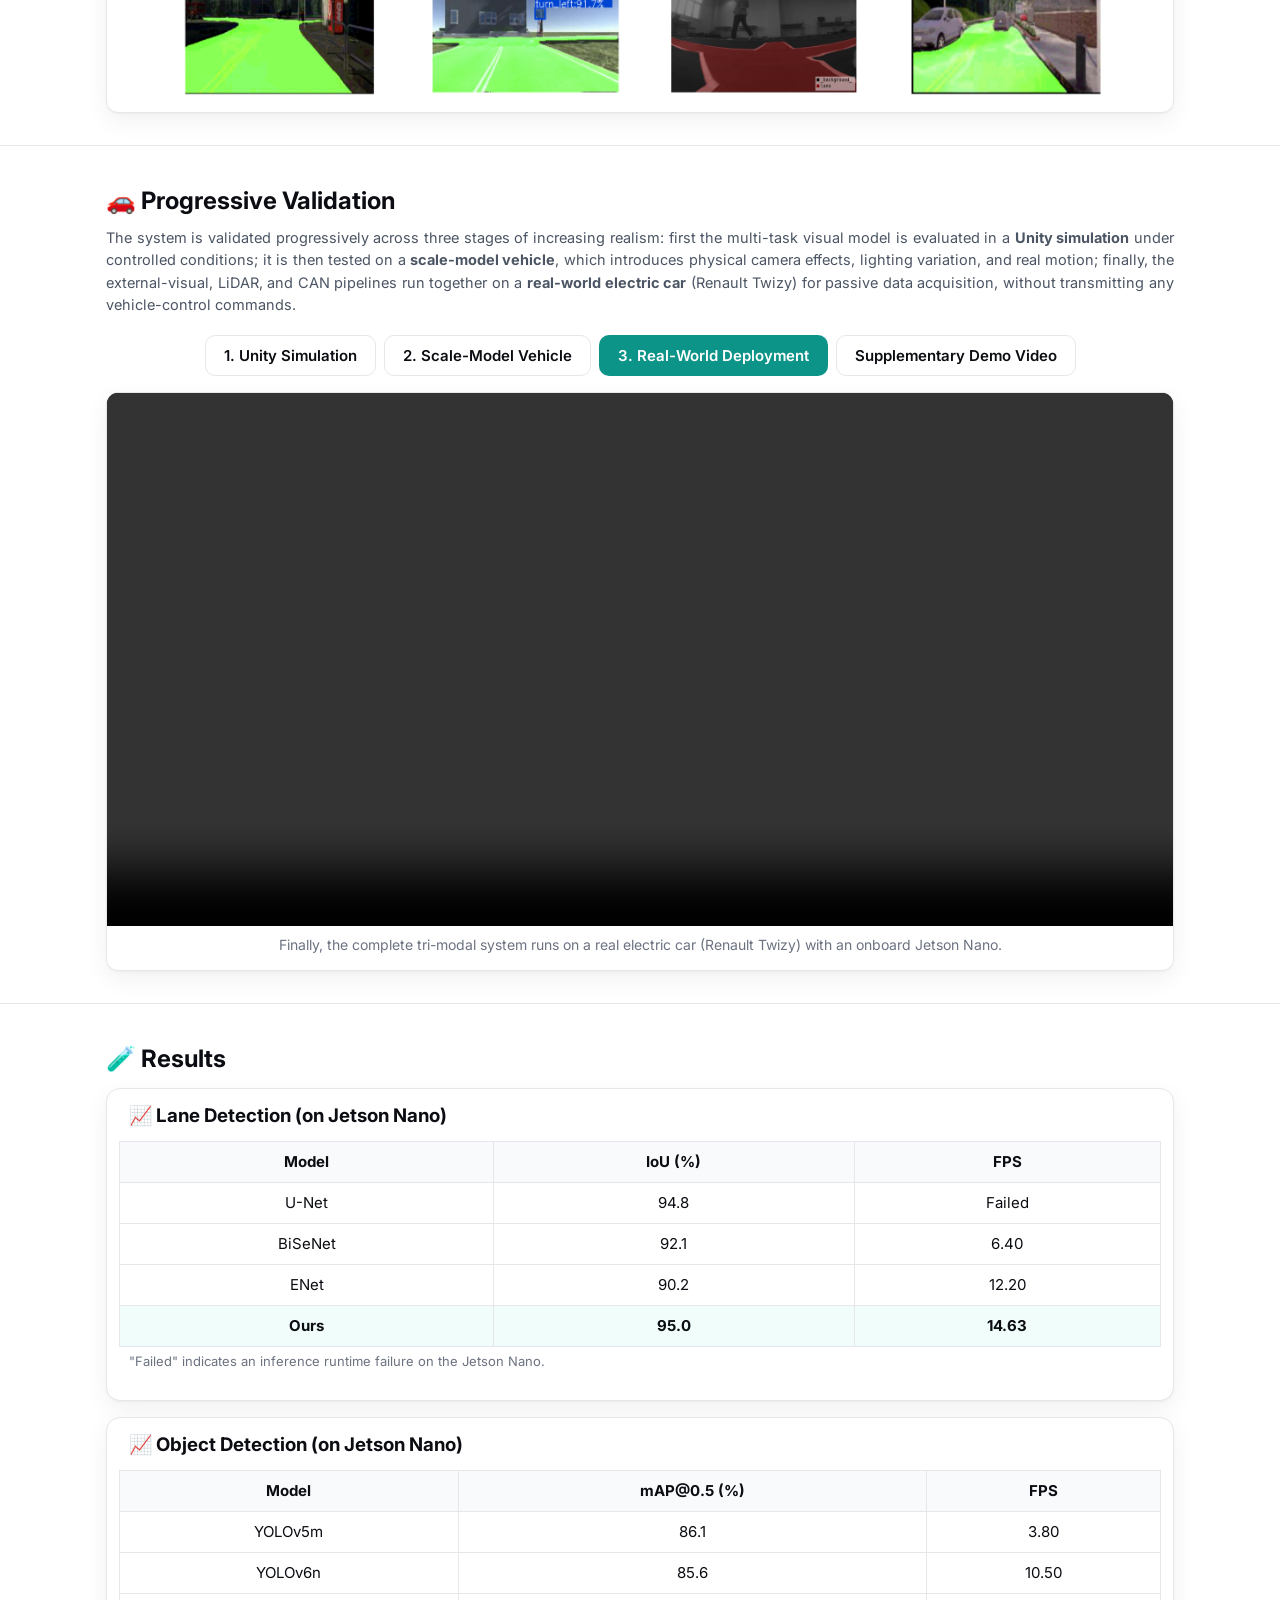
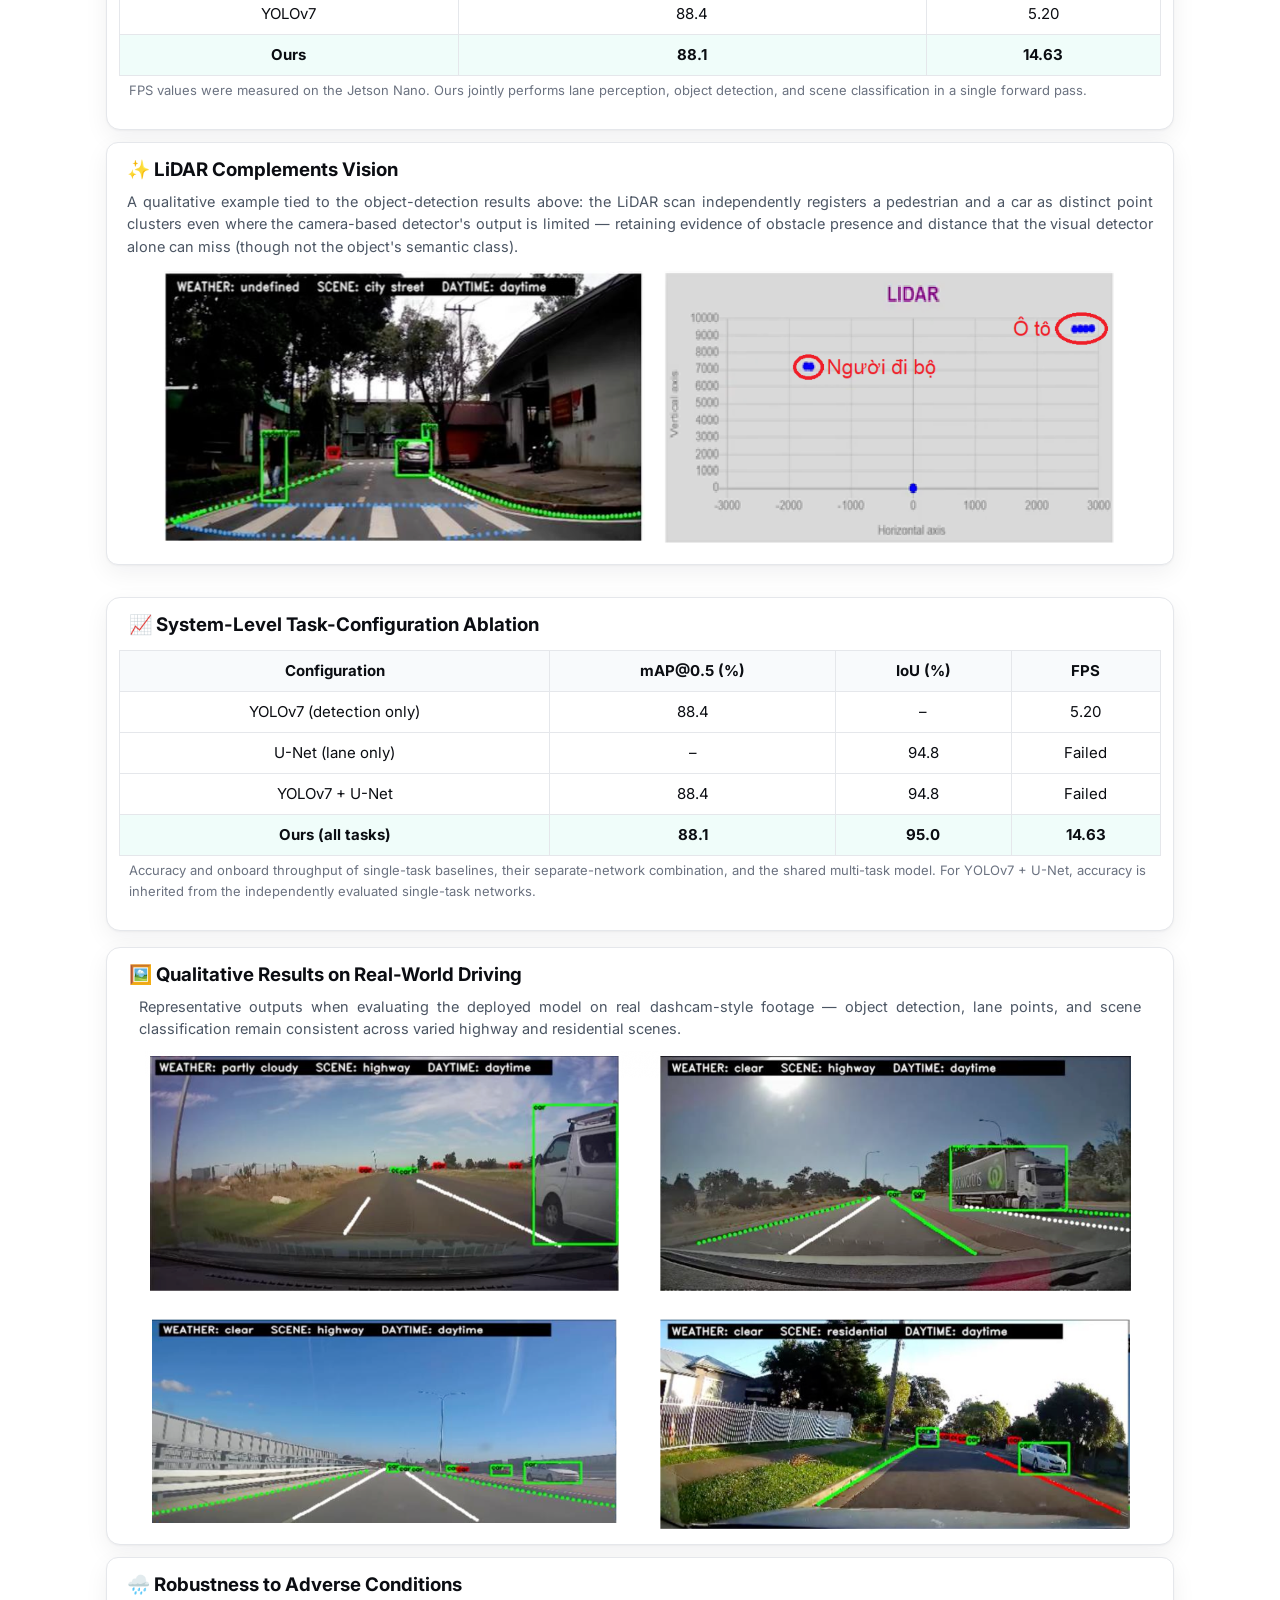
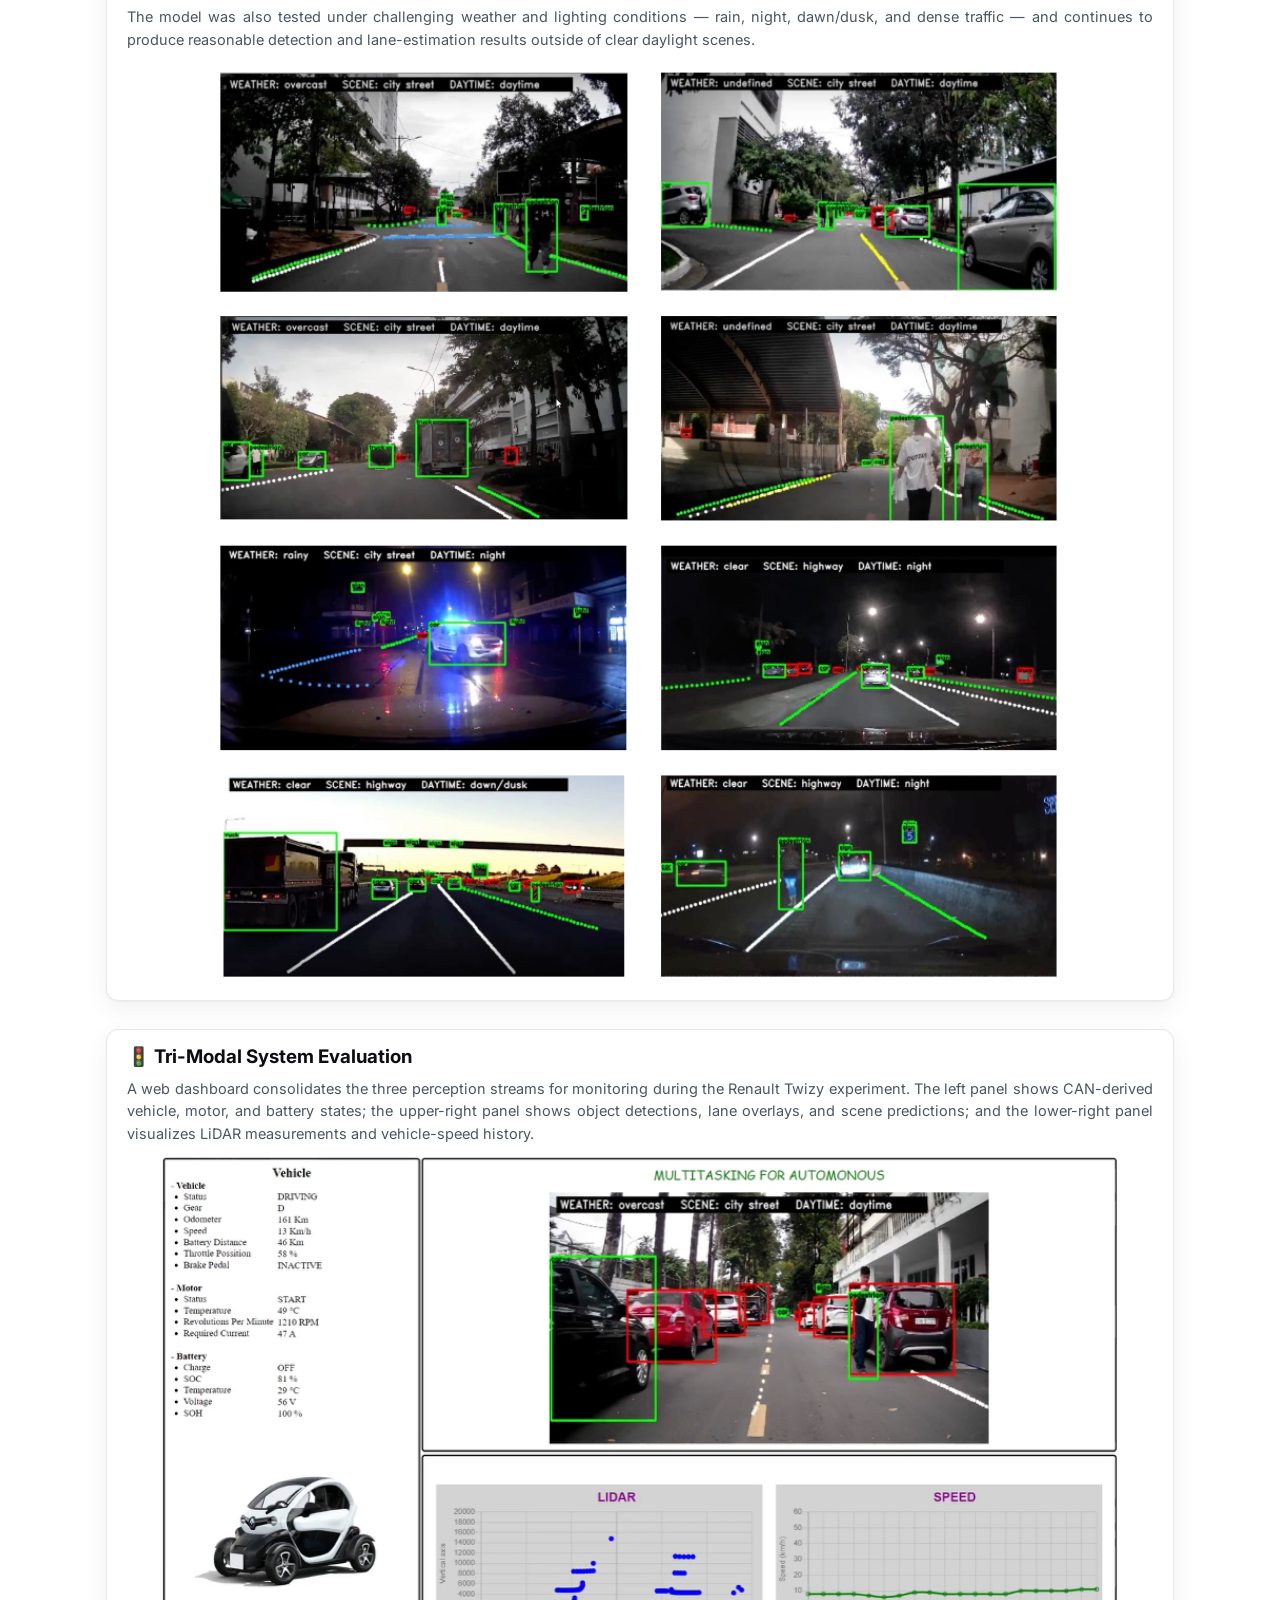
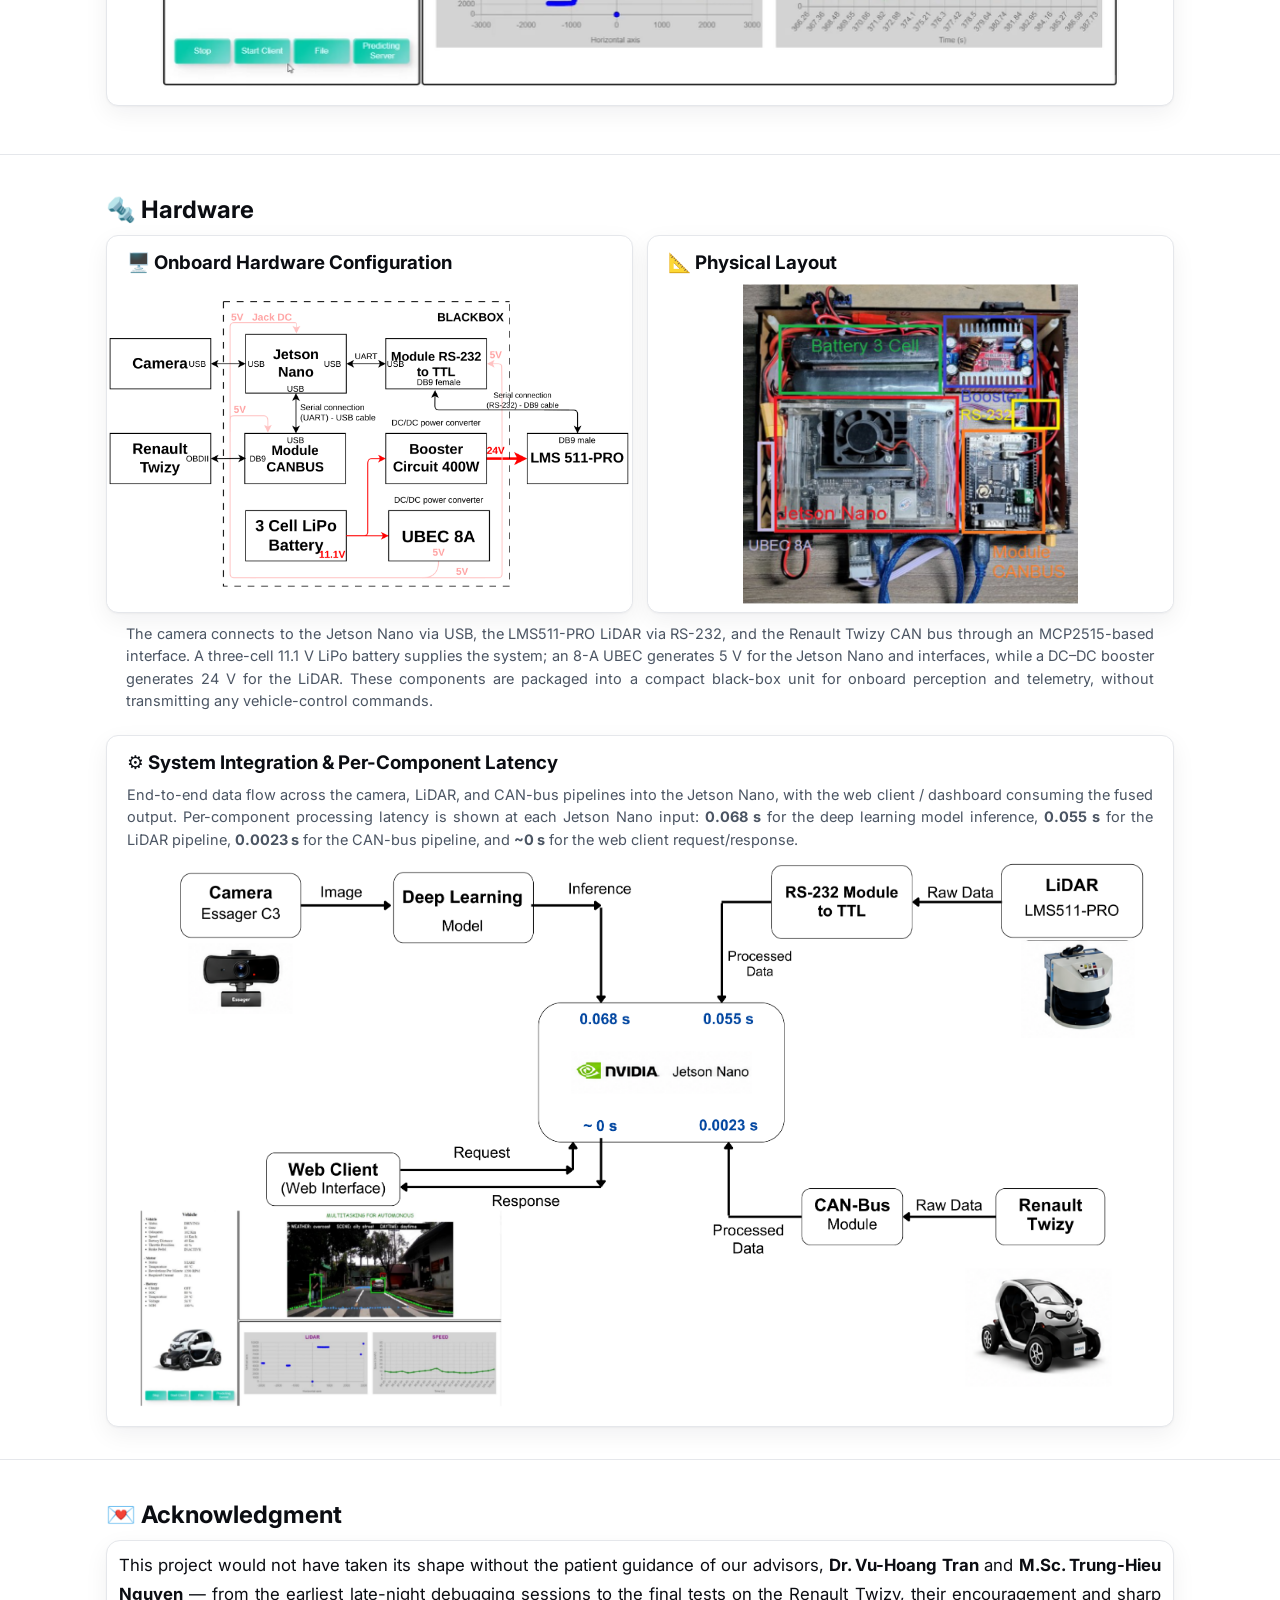
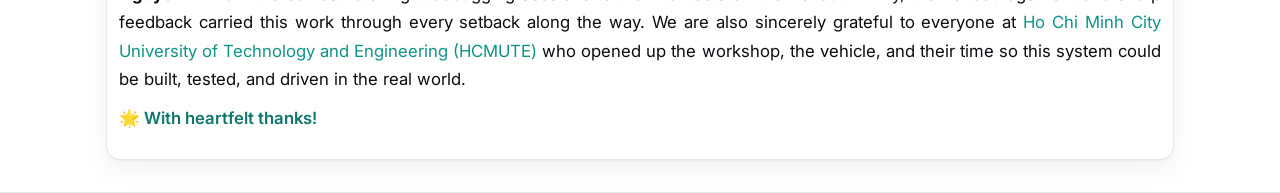
==== commit f52eb7ad: "Revert Progressive Validation from swipe carousel to 4 tab buttons The carousel's swipe/arrow intera" ====
--- a/Multitasking/index.html
+++ b/Multitasking/index.html
@@ -257,54 +257,47 @@
           any vehicle-control commands.
         </p>
 
-        <div class="pv-carousel">
-          <div class="pv-viewport">
-            <div class="pv-track" id="pvTrack">
-              <div class="pv-slide">
-                <div class="fig">
-                  <video loop muted playsinline controls>
-                    <source src="videos/sim.mp4" type="video/mp4">
-                  </video>
-                  <div class="cap-title">1. Unity Simulation</div>
-                  <div class="cap-text">The multi-task visual model is first validated in a Unity simulation environment under controlled conditions.</div>
-                </div>
-              </div>
-              <div class="pv-slide">
-                <div class="fig">
-                  <video loop muted playsinline controls>
-                    <source src="videos/scale.mp4" type="video/mp4">
-                  </video>
-                  <div class="cap-title">2. Scale-Model Vehicle</div>
-                  <div class="cap-text">The model is then deployed on a physical scale-model vehicle, introducing real camera and lighting effects.</div>
-                </div>
-              </div>
-              <div class="pv-slide">
-                <div class="fig">
-                  <video loop muted playsinline controls>
-                    <source src="videos/real.mp4" type="video/mp4">
-                  </video>
-                  <div class="cap-title">3. Real-World Deployment</div>
-                  <div class="cap-text">Finally, the complete tri-modal system runs on a real electric car (Renault Twizy) with an onboard Jetson Nano.</div>
-                </div>
-              </div>
-              <div class="pv-slide">
-                <div class="fig">
-                  <video loop muted playsinline controls>
-                    <source src="videos/video.mp4" type="video/mp4">
-                  </video>
-                  <div class="cap-title">Supplementary Demo Video</div>
-                  <div class="cap-text">Additional overview footage of the system in action.</div>
-                </div>
-              </div>
-            </div>
-          </div>
-          <button class="pv-arrow pv-arrow-prev" type="button" aria-label="Previous video">
-            <svg width="20" height="20" viewBox="0 0 24 24" fill="none" stroke="currentColor" stroke-width="2.5"><polyline points="15 18 9 12 15 6"></polyline></svg>
-          </button>
-          <button class="pv-arrow pv-arrow-next" type="button" aria-label="Next video">
-            <svg width="20" height="20" viewBox="0 0 24 24" fill="none" stroke="currentColor" stroke-width="2.5"><polyline points="9 18 15 12 9 6"></polyline></svg>
-          </button>
-          <div class="pv-dots" id="pvDots"></div>
+        <div class="video-tabs">
+          <div class="tab-buttons">
+            <button class="tab-btn" data-target="tab-sim" type="button">1. Unity Simulation</button>
+            <button class="tab-btn" data-target="tab-scale" type="button">2. Scale-Model Vehicle</button>
+            <button class="tab-btn active" data-target="tab-real" type="button">3. Real-World Deployment</button>
+            <button class="tab-btn" data-target="tab-demo" type="button">Supplementary Demo Video</button>
+          </div>
+          <div class="tab-panels">
+            <div class="tab-panel" id="tab-sim" hidden>
+              <div class="fig">
+                <video loop muted playsinline controls>
+                  <source src="videos/sim.mp4" type="video/mp4">
+                </video>
+                <div class="cap-text">The multi-task visual model is first validated in a Unity simulation environment under controlled conditions.</div>
+              </div>
+            </div>
+            <div class="tab-panel" id="tab-scale" hidden>
+              <div class="fig">
+                <video loop muted playsinline controls>
+                  <source src="videos/scale.mp4" type="video/mp4">
+                </video>
+                <div class="cap-text">The model is then deployed on a physical scale-model vehicle, introducing real camera and lighting effects.</div>
+              </div>
+            </div>
+            <div class="tab-panel" id="tab-real">
+              <div class="fig">
+                <video autoplay loop muted playsinline controls>
+                  <source src="videos/real.mp4" type="video/mp4">
+                </video>
+                <div class="cap-text">Finally, the complete tri-modal system runs on a real electric car (Renault Twizy) with an onboard Jetson Nano.</div>
+              </div>
+            </div>
+            <div class="tab-panel" id="tab-demo" hidden>
+              <div class="fig">
+                <video loop muted playsinline controls>
+                  <source src="videos/video.mp4" type="video/mp4">
+                </video>
+                <div class="cap-text">Additional overview footage of the system in action.</div>
+              </div>
+            </div>
+          </div>
         </div>
       </div>
     </section>
--- a/Multitasking/assets/css/styles.css
+++ b/Multitasking/assets/css/styles.css
@@ -307,78 +307,36 @@
 .video-grid .cap-title { text-align:center; font-size:16px; font-weight:700; margin:8px 0 2px }
 .video-grid .cap-text { text-align:center; font-size:14px; color:var(--muted); margin:0 10px 6px }
 
-.pv-carousel {
-  position: relative;
-  max-width: 980px;
-  margin: 22px auto 0;
-  padding: 0 44px;
-}
-.pv-viewport {
-  overflow: hidden;
-  border: 1px solid var(--stroke);
-  border-radius: 14px;
-  box-shadow: var(--shadow);
-}
-.pv-track {
-  display: flex;
-  transition: transform .45s cubic-bezier(.4,0,.2,1);
-}
-.pv-slide {
-  flex: 0 0 100%;
-  min-width: 0;
-}
-.pv-slide .fig {
-  border: none;
-  border-radius: 0;
-  box-shadow: none;
-  margin: 0;
-  padding-bottom: 10px;
-}
-.pv-slide .cap-title { text-align: center; font-size: 16px; font-weight: 700; margin: 10px 0 2px }
-.pv-slide .cap-text { text-align: center; font-size: 14px; color: var(--muted); margin: 0 14px 4px }
-
-.pv-arrow {
-  position: absolute;
-  top: 0;
-  bottom: 34px;
-  width: 40px;
-  display: flex;
-  align-items: center;
+.video-tabs { margin-top: 18px; }
+.tab-buttons {
+  display: flex;
+  gap: 8px;
+  flex-wrap: wrap;
   justify-content: center;
-  background: none;
-  border: none;
-  color: var(--muted);
+  margin-bottom: 16px;
+}
+.tab-btn {
+  padding: 10px 18px;
+  border: 1px solid var(--stroke);
+  border-radius: 10px;
+  background: #fff;
+  color: var(--text);
+  font-weight: 600;
+  font-family: inherit;
+  font-size: 15px;
   cursor: pointer;
-  transition: color .2s;
-}
-.pv-arrow:hover { color: var(--brand); }
-.pv-arrow-prev { left: 0; }
-.pv-arrow-next { right: 0; }
-
-.pv-dots {
-  display: flex;
-  justify-content: center;
-  gap: 7px;
-  margin-top: 14px;
-}
-.pv-dot {
-  width: 8px;
-  height: 8px;
-  border-radius: 999px;
-  background: var(--stroke);
-  border: none;
-  padding: 0;
-  cursor: pointer;
-  transition: background .2s, width .2s;
-}
-.pv-dot.active {
+  transition: background .2s, color .2s, border-color .2s;
+}
+.tab-btn:hover { background: #f8fafc; }
+.tab-btn.active {
   background: var(--brand);
-  width: 20px;
-}
-@media (max-width: 600px) {
-  .pv-carousel { padding: 0 32px; }
-  .pv-arrow { width: 30px; }
-}
+  color: #fff;
+  border-color: transparent;
+}
+.tab-panels { max-width: 1100px; margin: 0 auto; }
+.tab-panel[hidden] { display: none; }
+.tab-panel .fig { padding-bottom: 10px; }
+.tab-panel .cap-text { text-align: center; font-size: 14px; color: var(--muted); margin: 8px 12px 4px; }
 
 .hero-video-row {
   display: flex;
